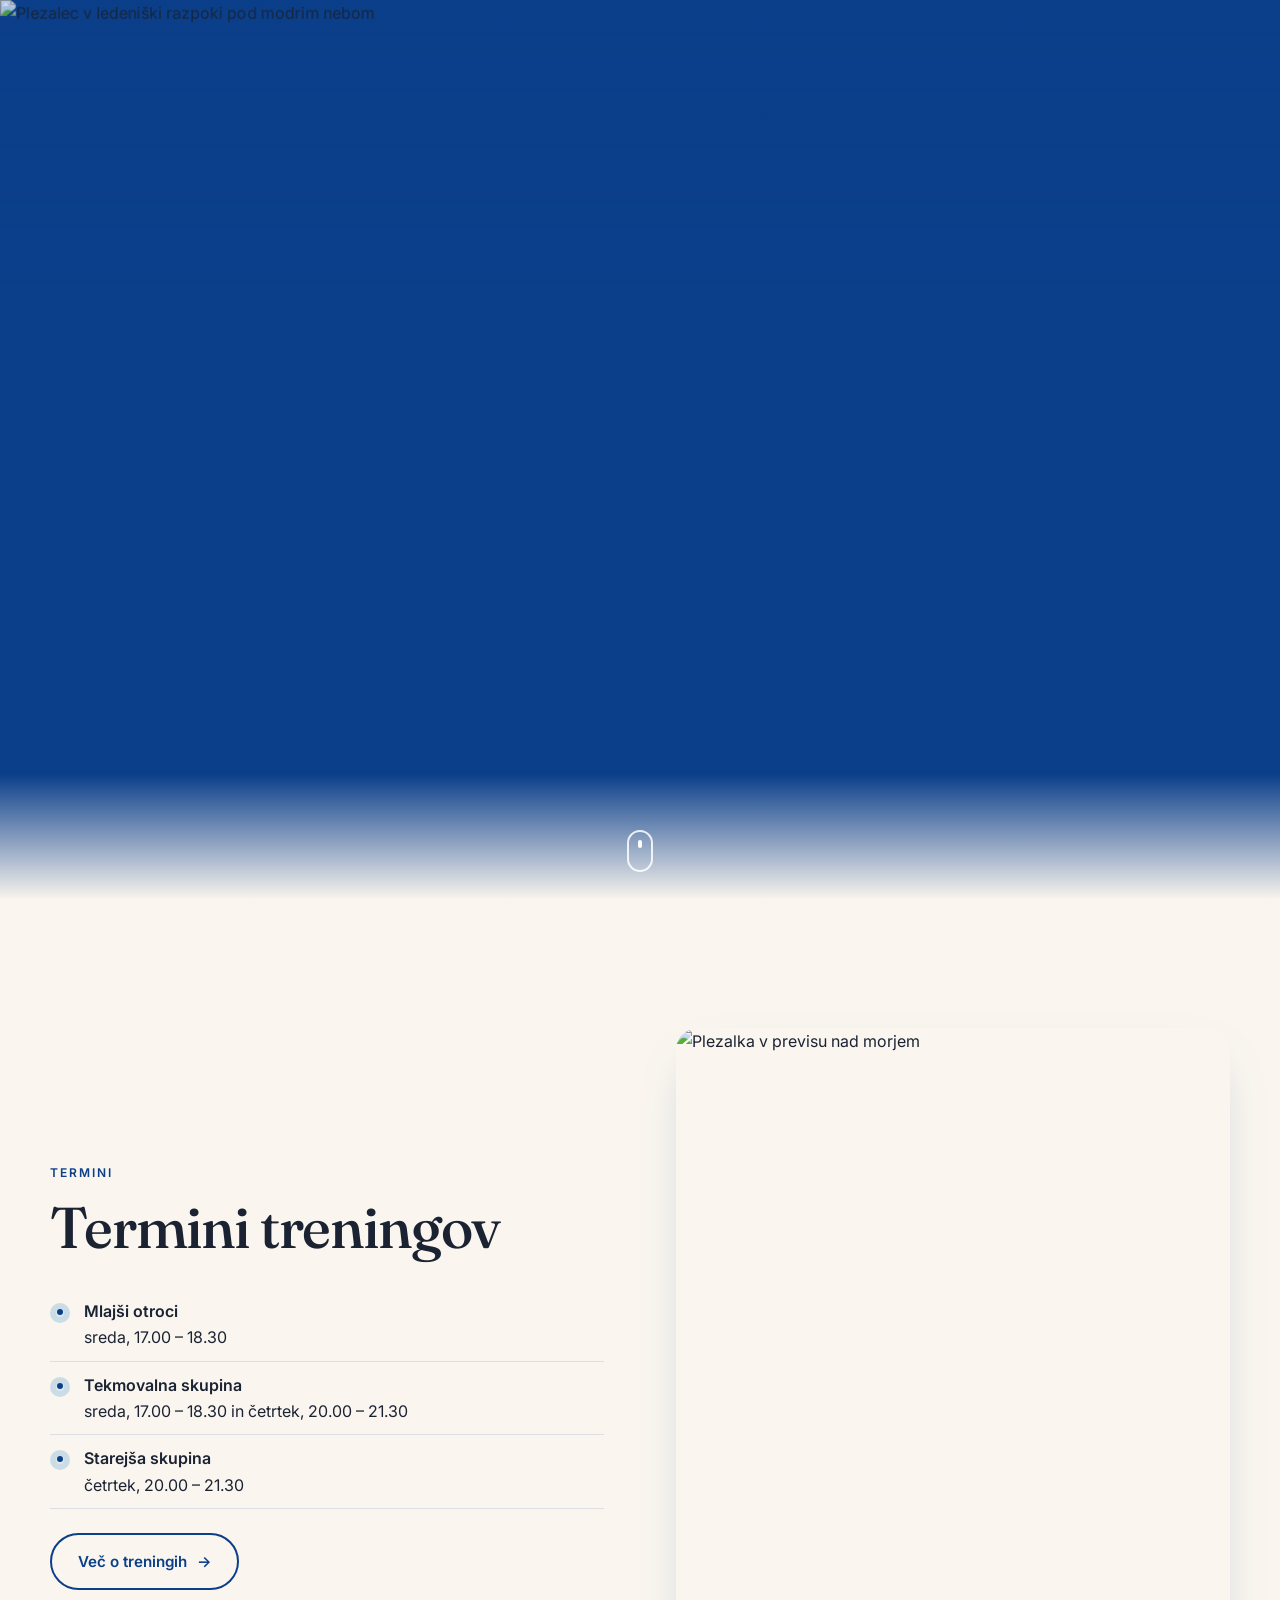
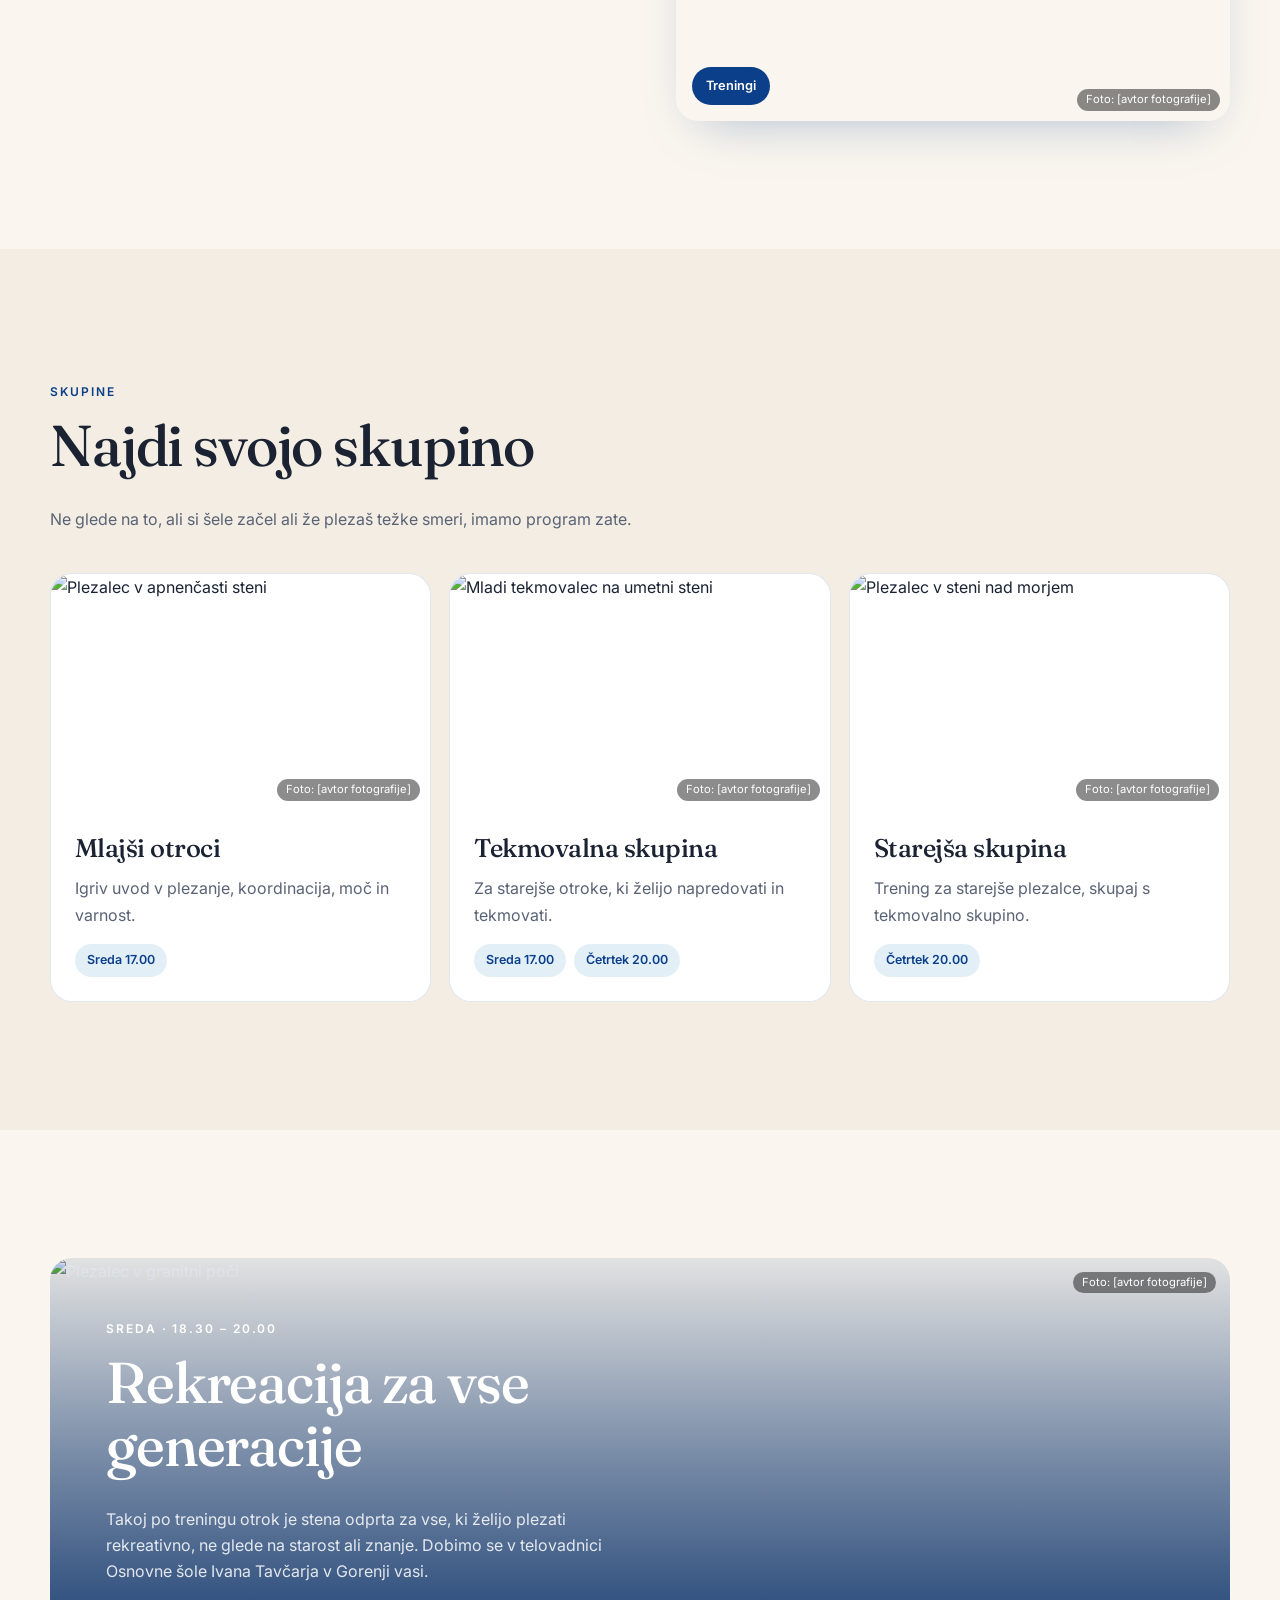
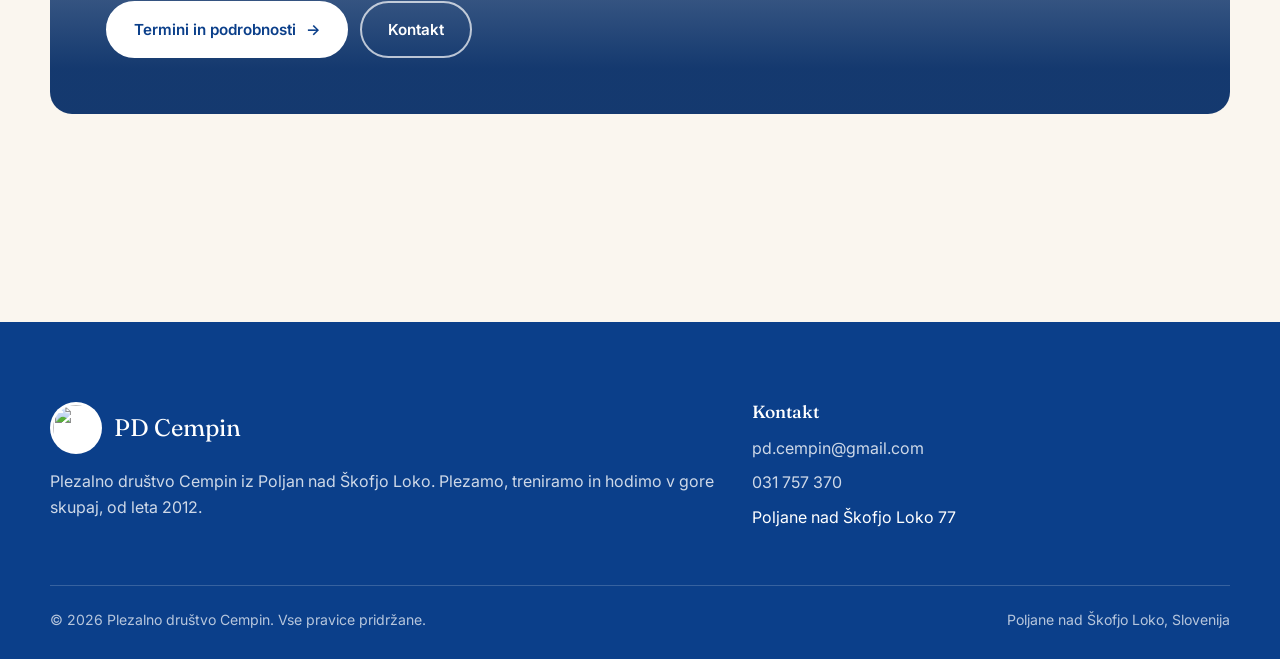
==== index.html @ 880213fb "Add files via upload" ====
<!doctype html>
<html lang="sl" class="no-js">
<head>
  <meta charset="utf-8">
  <meta name="viewport" content="width=device-width, initial-scale=1, viewport-fit=cover">
  <title>PD Cempin · Plezalno društvo</title>
  <meta name="description" content="Plezalno društvo Cempin iz Poljan nad Škofjo Loko: športno plezanje, alpinizem in treningi za vse starosti.">
  <meta name="theme-color" content="#faf6ef" media="(prefers-color-scheme: light)">
  <meta name="theme-color" content="#161618" media="(prefers-color-scheme: dark)">
  <link rel="icon" href="assets/logo.png">
  <link rel="preconnect" href="https://fonts.googleapis.com">
  <link rel="preconnect" href="https://fonts.gstatic.com" crossorigin>
  <link href="https://fonts.googleapis.com/css2?family=Fraunces:opsz,wght@9..144,400;9..144,500;9..144,600&family=Inter:wght@400;500;600&display=swap" rel="stylesheet">
  <link rel="stylesheet" href="style.css">
  <script>
    // Tema se nastavi takoj, da stran ne utripne
    try { var t = localStorage.getItem("cempin-theme"); if (t) document.documentElement.setAttribute("data-theme", t); } catch (e) {}
  </script>
</head>
<body class="is-home">
  <a class="skip-link" href="#vsebina">Preskoči na vsebino</a>
  <header class="site-header">
    <a class="brand" href="index.html" aria-label="PD Cempin, domov">
      <img src="assets/logo.png" alt="" width="38" height="38">
      PD Cempin
    </a>
    <div class="nav-wrap">
      <nav class="main-nav" aria-label="Glavni meni">
        <ul>
          <li><a href="o-nas.html">O nas</a></li>
          <li><a href="treningi.html">Treningi / Rekreacija</a></li>
          <li><a href="kontakt.html">Kontakt</a></li>
        </ul>
      </nav>
      <button class="theme-toggle" type="button" aria-label="Preklopi temni način" aria-pressed="false"></button>
      <button class="menu-toggle" type="button" aria-label="Odpri meni" aria-expanded="false">
        <span></span><span></span><span></span>
      </button>
    </div>
  </header>

  <main id="vsebina">
    <!-- Naslovna slika: samo slika, brez besedila -->
    <section class="hero" aria-label="Plezalec v ledeniški razpoki">
      <img src="assets/hero-plezalec.png" alt="Plezalec v ledeniški razpoki pod modrim nebom" fetchpriority="high">
      <span class="scroll-cue" aria-hidden="true"></span>
    </section>

    <h1 class="sr-only">Plezalno društvo Cempin</h1>


    <!-- Mix: Treningi otrok -->
    <section class="section">
      <div class="container split split--reverse">
        <div class="split__media reveal reveal--right">
          <img src="assets/previs.jpg" alt="Plezalka v previsu nad morjem" loading="lazy" style="object-position:50% 30%"><span class="credit">Foto: [avtor fotografije]</span>
          <span class="media-badge">Treningi</span>
        </div>
        <div class="reveal reveal--left">
          <span class="eyebrow">Termini</span>
          <h2>Termini treningov</h2>
          <ul class="ticks">
            <li><strong>Mlajši otroci</strong><br>sreda, 17.00 – 18.30</li>
            <li><strong>Tekmovalna skupina</strong><br>sreda, 17.00 – 18.30 in četrtek, 20.00 – 21.30</li>
            <li><strong>Starejša skupina</strong><br>četrtek, 20.00 – 21.30</li>
          </ul>
          <a class="btn btn--ghost" href="treningi.html">Več o treningih <span class="arrow" aria-hidden="true">→</span></a>
        </div>
      </div>
    </section>

    <!-- Mix: Skupine -->
    <section class="section section--alt">
      <div class="container">
        <div class="reveal" style="max-width:640px;margin-bottom:40px">
          <span class="eyebrow">Skupine</span>
          <h2>Najdi svojo skupino</h2>
          <p>Ne glede na to, ali si šele začel ali že plezaš težke smeri, imamo program zate.</p>
        </div>
        <div class="cards cards--3">
          <article class="card reveal" style="--d:0s">
            <div class="card__img"><img src="assets/plezalec-skala.jpg" alt="Plezalec v apnenčasti steni" loading="lazy" style="object-position:50% 40%"><span class="credit">Foto: [avtor fotografije]</span></div>
            <div class="card__body">
              <h3>Mlajši otroci</h3>
              <p>Igriv uvod v plezanje, koordinacija, moč in varnost.</p>
              <div class="card__meta"><span class="tag">Sreda 17.00</span></div>
            </div>
          </article>
          <article class="card reveal" style="--d:.12s">
            <div class="card__img"><img src="assets/tekmovalec.jpg" alt="Mladi tekmovalec na umetni steni" loading="lazy" style="object-position:50% 25%"><span class="credit">Foto: [avtor fotografije]</span></div>
            <div class="card__body">
              <h3>Tekmovalna skupina</h3>
              <p>Za starejše otroke, ki želijo napredovati in tekmovati.</p>
              <div class="card__meta"><span class="tag">Sreda 17.00</span><span class="tag">Četrtek 20.00</span></div>
            </div>
          </article>
          <article class="card reveal" style="--d:.24s">
            <div class="card__img"><img src="assets/plezalisce-morje.jpg" alt="Plezalec v steni nad morjem" loading="lazy" style="object-position:50% 35%"><span class="credit">Foto: [avtor fotografije]</span></div>
            <div class="card__body">
              <h3>Starejša skupina</h3>
              <p>Trening za starejše plezalce, skupaj s tekmovalno skupino.</p>
              <div class="card__meta"><span class="tag">Četrtek 20.00</span></div>
            </div>
          </article>
        </div>
      </div>
    </section>

    <!-- Rekreacija za vse generacije -->
    <section class="section" id="rekreacija">
      <div class="container">
        <div class="band reveal reveal--zoom">
          <img src="assets/granitna-poc.jpg" alt="Plezalec v granitni poči" loading="lazy" style="object-position:60% 45%"><span class="credit">Foto: [avtor fotografije]</span>
          <div class="band__inner">
            <span class="eyebrow" style="color:#fff">Sreda · 18.30 – 20.00</span>
            <h2>Rekreacija za vse generacije</h2>
            <p>Takoj po treningu otrok je stena odprta za vse, ki želijo plezati rekreativno, ne glede na starost ali znanje. Dobimo se v telovadnici Osnovne šole Ivana Tavčarja v Gorenji vasi.</p>
            <div class="btn-row">
              <a class="btn" href="treningi.html#rekreacija">Termini in podrobnosti <span class="arrow" aria-hidden="true">→</span></a>
              <a class="btn btn--light-ghost" href="kontakt.html">Kontakt</a>
            </div>
          </div>
        </div>
      </div>
    </section>
  </main>

  <footer class="site-footer">
    <div class="container">
      <div class="footer-grid">
        <div>
          <div class="footer-brand">
            <img src="assets/logo.png" alt="" width="52" height="52">
            <span>PD Cempin</span>
          </div>
          <p>Plezalno društvo Cempin iz Poljan nad Škofjo Loko. Plezamo, treniramo in hodimo v gore skupaj, od leta 2012.</p>
        </div>
        <div>
          <h3>Kontakt</h3>
          <ul>
            <li><a href="mailto:pd.cempin@gmail.com">pd.cempin@gmail.com</a></li>
            <li><a href="tel:+38631757370">031 757 370</a></li>
            <li>Poljane nad Škofjo Loko 77</li>
          </ul>
        </div>
      </div>
      <div class="footer-bottom">
        <span>© <span data-year>2026</span> Plezalno društvo Cempin. Vse pravice pridržane.</span>
        <span>Poljane nad Škofjo Loko, Slovenija</span>
      </div>
    </div>
  </footer>
  <script src="script.js" defer></script>
</body>
</html>
---- style.css ----
/* =========================================================
   PD Cempin — slog
   Barve so vzete iz logotipa: svetlo modra #80B4DC, temno modra #0B3F8A
   ========================================================= */

:root {
  --blue-light: #80b4dc;
  --blue-dark: #0b3f8a;
  --blue-deep: #082f68;

  --bg: #faf6ef;          /* toplo bela */
  --bg-alt: #f3ede3;
  --surface: #ffffff;
  --text: #1b2333;
  --text-soft: #5a6375;
  --line: rgba(11, 63, 138, 0.12);
  --accent: var(--blue-dark);
  --accent-soft: rgba(128, 180, 220, 0.22);
  --shadow: 0 20px 50px -24px rgba(11, 63, 138, 0.35);

  --header-h: 72px;
  --radius: 22px;
  --ease: cubic-bezier(0.22, 1, 0.36, 1);
  --font-display: "Fraunces", Georgia, serif;
  --font-body: "Inter", system-ui, -apple-system, "Segoe UI", sans-serif;

  color-scheme: light;
}

/* Temni način: temno siva, ne modra */
@media (prefers-color-scheme: dark) {
  :root:not([data-theme="light"]) {
    --bg: #161618;
    --bg-alt: #1e1e21;
    --surface: #252528;
    --text: #ececee;
    --text-soft: #a3a3ab;
    --line: rgba(255, 255, 255, 0.09);
    --accent: var(--blue-light);
    --accent-soft: rgba(128, 180, 220, 0.12);
    --shadow: 0 20px 50px -24px rgba(0, 0, 0, 0.7);
    color-scheme: dark;
  }
}
:root[data-theme="dark"] {
  --bg: #161618;
  --bg-alt: #1e1e21;
  --surface: #252528;
  --text: #ececee;
  --text-soft: #a3a3ab;
  --line: rgba(255, 255, 255, 0.09);
  --accent: var(--blue-light);
  --accent-soft: rgba(128, 180, 220, 0.12);
  --shadow: 0 20px 50px -24px rgba(0, 0, 0, 0.7);
  color-scheme: dark;
}

/* ---------- Osnova ---------- */
*, *::before, *::after { box-sizing: border-box; }
html { scroll-behavior: smooth; -webkit-text-size-adjust: 100%; overflow-x: clip; }
body {
  margin: 0;
  font-family: var(--font-body);
  font-size: 1rem;
  line-height: 1.65;
  color: var(--text);
  background: var(--bg);
  transition: background-color 0.5s var(--ease), color 0.5s var(--ease);
  overflow-x: hidden;
  overflow-x: clip;
}
img { max-width: 100%; display: block; }
a { color: inherit; }
h1, h2, h3 {
  font-family: var(--font-display);
  font-weight: 500;
  line-height: 1.08;
  letter-spacing: -0.02em;
  margin: 0 0 0.5em;
}
h1 { font-size: clamp(2.6rem, 9vw, 6rem); }
h2 { font-size: clamp(2rem, 6vw, 3.6rem); }
h3 { font-size: clamp(1.25rem, 3vw, 1.6rem); }
p { margin: 0 0 1em; color: var(--text-soft); }

.container { width: min(1180px, 100% - 32px); margin-inline: auto; }
.section { padding: clamp(64px, 12vw, 128px) 0; }
.section--alt { background: var(--bg-alt); transition: background-color 0.5s var(--ease); }

.eyebrow {
  display: inline-block;
  font-size: 0.75rem;
  font-weight: 600;
  letter-spacing: 0.16em;
  text-transform: uppercase;
  color: var(--accent);
  margin-bottom: 14px;
}

.skip-link {
  position: absolute; left: -999px; top: 8px; z-index: 200;
  background: var(--blue-dark); color: #fff; padding: 8px 14px; border-radius: 8px;
}
.skip-link:focus { left: 8px; }

/* ---------- Glava / navigacija ---------- */
.site-header {
  position: fixed;
  inset: 0 0 auto 0;
  height: var(--header-h);
  z-index: 100;
  display: flex;
  align-items: stretch;
  justify-content: space-between;
  padding-left: 16px;
  background: color-mix(in srgb, var(--bg) 82%, transparent);
  backdrop-filter: blur(14px) saturate(1.4);
  -webkit-backdrop-filter: blur(14px) saturate(1.4);
  border-bottom: 1px solid var(--line);
  transition: transform 0.6s var(--ease), opacity 0.6s var(--ease),
              background-color 0.5s var(--ease);
}
/* Na naslovni strani je glava sprva skrita — vidna je le slika */
.is-home .site-header {
  transform: translateY(-100%);
  opacity: 0;
}
.is-home .site-header.is-visible {
  transform: none;
  opacity: 1;
}
/* Nad sliko je glava prosojna, dokler ne odscrollaš */
.is-home .site-header.over-hero {
  background: linear-gradient(to bottom, rgba(8, 30, 66, 0.55), rgba(8, 30, 66, 0));
  border-bottom-color: transparent;
  backdrop-filter: none;
  -webkit-backdrop-filter: none;
  color: #fff;
}

.brand {
  display: flex;
  align-items: center;
  gap: 10px;
  text-decoration: none;
  font-family: var(--font-display);
  font-size: 1.35rem;
  font-weight: 600;
  letter-spacing: -0.01em;
  padding-right: 18px;
  transition: background-color 0.3s var(--ease), color 0.3s var(--ease);
}
.brand img {
  width: 38px; height: 38px;
  border-radius: 50%;
  background: #fff;
  padding: 2px;
}

.nav-wrap { display: flex; align-items: stretch; }

.main-nav ul {
  list-style: none;
  margin: 0; padding: 0;
  display: flex;
  height: 100%;
}
.main-nav a {
  display: flex;
  align-items: center;
  height: 100%;
  padding: 0 22px;
  text-decoration: none;
  font-weight: 500;
  font-size: 0.95rem;
  position: relative;
  transition: background-color 0.3s var(--ease), color 0.3s var(--ease);
}
/* Hover čez celo višino: temno modra, bel napis */
.main-nav a:hover,
.main-nav a:focus-visible,
.brand:hover,
.brand:focus-visible {
  background: var(--blue-dark);
  color: #fff;
  outline: none;
}
.main-nav a[aria-current="page"]::after {
  content: "";
  position: absolute;
  left: 22px; right: 22px; bottom: 16px;
  height: 2px;
  background: currentColor;
  border-radius: 2px;
}

/* Okrogel stikalo za temni/svetli način — belo + črno */
.theme-toggle {
  align-self: center;
  margin: 0 16px 0 10px;
  width: 38px; height: 38px;
  border-radius: 50%;
  border: 2px solid currentColor;
  padding: 0;
  cursor: pointer;
  background: linear-gradient(135deg, #ffffff 50%, #111111 50%);
  box-shadow: 0 4px 14px rgba(0, 0, 0, 0.18);
  transition: transform 0.6s var(--ease);
  flex-shrink: 0;
}
.theme-toggle:hover { transform: rotate(180deg) scale(1.06); }
:root[data-theme="dark"] .theme-toggle { transform: rotate(180deg); }
:root[data-theme="dark"] .theme-toggle:hover { transform: rotate(360deg) scale(1.06); }
.theme-toggle:focus-visible { outline: 3px solid var(--blue-light); outline-offset: 3px; }

.menu-toggle {
  display: none;
  align-self: center;
  width: 42px; height: 42px;
  border: 0; background: transparent; color: inherit;
  cursor: pointer;
  padding: 0;
  position: relative;
}
.menu-toggle span {
  position: absolute; left: 10px; right: 10px; height: 2px;
  background: currentColor; border-radius: 2px;
  transition: transform 0.4s var(--ease), opacity 0.3s;
}
.menu-toggle span:nth-child(1) { top: 14px; }
.menu-toggle span:nth-child(2) { top: 20px; }
.menu-toggle span:nth-child(3) { top: 26px; }
.menu-open .menu-toggle span:nth-child(1) { transform: translateY(6px) rotate(45deg); }
.menu-open .menu-toggle span:nth-child(2) { opacity: 0; }
.menu-open .menu-toggle span:nth-child(3) { transform: translateY(-6px) rotate(-45deg); }

/* Mobilni meni */
@media (max-width: 760px) {
  .menu-toggle { display: block; }
  .theme-toggle { margin: 0 6px 0 0; }
  .nav-wrap { flex-direction: row-reverse; align-items: center; padding-right: 10px; }
  .main-nav {
    position: fixed;
    top: var(--header-h); left: 0; right: 0;
    background: var(--bg);
    color: var(--text);
    border-bottom: 1px solid var(--line);
    clip-path: inset(0 0 100% 0);
    transition: clip-path 0.5s var(--ease);
  }
  .menu-open .main-nav { clip-path: inset(0 0 0 0); }
  .main-nav ul { flex-direction: column; height: auto; }
  .main-nav a {
    height: auto;
    padding: 20px 24px;
    font-size: 1.15rem;
    border-top: 1px solid var(--line);
  }
  .main-nav a[aria-current="page"]::after { left: 24px; right: auto; width: 24px; bottom: 12px; }
  .brand { font-size: 1.2rem; }
  .brand img { width: 34px; height: 34px; }
}

/* ---------- Naslovna slika (samo slika, brez besedila) ---------- */
.hero {
  position: relative;
  height: 100vh;
  height: 100svh;
  min-height: 480px;
  overflow: hidden;
  background: #0b3f8a;
}
.hero img {
  width: 100%; height: 100%;
  object-fit: cover;
  object-position: 55% 40%;
  transform: scale(1.12);
  animation: heroIn 2.4s var(--ease) forwards;
  will-change: transform;
}
/* Rahel moder ton čez sliko */
.hero::after {
  content: "";
  position: absolute; inset: 0;
  background:
    linear-gradient(180deg, rgba(11, 63, 138, 0.18) 0%, rgba(11, 63, 138, 0) 35%),
    linear-gradient(0deg, var(--bg) 0%, rgba(0, 0, 0, 0) 14%);
  mix-blend-mode: normal;
  pointer-events: none;
}
@keyframes heroIn {
  from { transform: scale(1.12); filter: saturate(0.6) brightness(1.1); }
  to   { transform: scale(1); filter: saturate(1.08) hue-rotate(-4deg); }
}
.scroll-cue {
  position: absolute;
  left: 50%; bottom: 28px;
  width: 26px; height: 42px;
  margin-left: -13px;
  border: 2px solid rgba(255, 255, 255, 0.85);
  border-radius: 14px;
  z-index: 2;
  opacity: 0;
  animation: fadeIn 1s 1.8s var(--ease) forwards;
}
.scroll-cue::before {
  content: "";
  position: absolute; left: 50%; top: 8px;
  width: 4px; height: 8px; margin-left: -2px;
  border-radius: 2px;
  background: #fff;
  animation: cue 1.8s infinite var(--ease);
}
@keyframes cue {
  0% { transform: translateY(0); opacity: 1; }
  80% { transform: translateY(14px); opacity: 0; }
  100% { opacity: 0; }
}
@keyframes fadeIn { to { opacity: 1; } }

/* ---------- Glava podstrani ---------- */
.page-head {
  padding: calc(var(--header-h) + clamp(48px, 10vw, 110px)) 0 clamp(40px, 7vw, 80px);
  position: relative;
  overflow: hidden;
}
.page-head::before {
  content: "";
  position: absolute;
  width: 60vmax; height: 60vmax;
  right: -25vmax; top: -30vmax;
  border-radius: 50%;
  background: radial-gradient(circle, var(--accent-soft), transparent 70%);
  pointer-events: none;
}
.page-head p { max-width: 560px; font-size: 1.1rem; }

/* ---------- Postavitev: slika ob besedilu ---------- */
.split {
  display: grid;
  gap: clamp(28px, 6vw, 72px);
  align-items: center;
}
@media (min-width: 860px) {
  .split { grid-template-columns: 1fr 1fr; }
  .split--reverse .split__media { order: 2; }
}
.split__media {
  position: relative;
  border-radius: var(--radius);
  overflow: hidden;
  box-shadow: var(--shadow);
  aspect-ratio: 4 / 5;
}
.split__media img {
  width: 100%; height: 100%;
  object-fit: cover;
  transition: transform 1.2s var(--ease);
}
.split__media:hover img { transform: scale(1.05); }
.split__media--logo {
  background: #fff;
  display: grid;
  place-items: center;
  aspect-ratio: 1;
}
.split__media--logo img { width: 72%; height: auto; object-fit: contain; }

.media-badge {
  position: absolute;
  left: 16px; bottom: 16px;
  background: var(--blue-dark);
  color: #fff;
  font-size: 0.8rem;
  font-weight: 600;
  padding: 8px 14px;
  border-radius: 999px;
}

/* ---------- Gumbi ---------- */
.btn {
  display: inline-flex;
  align-items: center;
  gap: 10px;
  padding: 14px 26px;
  border-radius: 999px;
  background: var(--blue-dark);
  color: #fff;
  text-decoration: none;
  font-weight: 600;
  font-size: 0.95rem;
  border: 2px solid var(--blue-dark);
  transition: transform 0.35s var(--ease), background-color 0.3s, color 0.3s, box-shadow 0.35s;
}
.btn:hover { transform: translateY(-2px); box-shadow: 0 12px 28px -12px rgba(11, 63, 138, 0.6); }
.btn--ghost { background: transparent; color: var(--accent); border-color: currentColor; }
.btn--ghost:hover { background: var(--blue-dark); color: #fff; border-color: var(--blue-dark); }
.btn .arrow { transition: transform 0.35s var(--ease); }
.btn:hover .arrow { transform: translateX(4px); }
.btn-row { display: flex; flex-wrap: wrap; gap: 12px; margin-top: 8px; }

/* ---------- Številke ---------- */
.stats {
  display: grid;
  grid-template-columns: repeat(2, 1fr);
  gap: 1px;
  background: var(--line);
  border: 1px solid var(--line);
  border-radius: var(--radius);
  overflow: hidden;
}
@media (min-width: 760px) { .stats { grid-template-columns: repeat(4, 1fr); } }
.stat {
  background: var(--bg);
  padding: clamp(22px, 4vw, 40px);
  transition: background-color 0.5s var(--ease);
}
.stat strong {
  display: block;
  font-family: var(--font-display);
  font-size: clamp(2rem, 6vw, 3.2rem);
  font-weight: 500;
  color: var(--accent);
  line-height: 1;
  margin-bottom: 8px;
}
.stat span { font-size: 0.9rem; color: var(--text-soft); }

/* ---------- Kartice ---------- */
.cards {
  display: grid;
  gap: 18px;
  grid-template-columns: 1fr;
}
@media (min-width: 640px) { .cards { grid-template-columns: repeat(2, 1fr); } }
@media (min-width: 1000px) { .cards--3 { grid-template-columns: repeat(3, 1fr); } }
.card {
  background: var(--surface);
  border: 1px solid var(--line);
  border-radius: var(--radius);
  overflow: hidden;
  display: flex;
  flex-direction: column;
  transition: transform 0.5s var(--ease), box-shadow 0.5s var(--ease), background-color 0.5s var(--ease);
}
.card:hover { transform: translateY(-6px); box-shadow: var(--shadow); }
.card__img { aspect-ratio: 16 / 10; overflow: hidden; }
.card__img img { width: 100%; height: 100%; object-fit: cover; transition: transform 1s var(--ease); }
.card:hover .card__img img { transform: scale(1.06); }
.card__body { padding: 24px; flex: 1; display: flex; flex-direction: column; }
.card__body p { margin-bottom: 16px; }
.card__meta {
  margin-top: auto;
  display: flex; flex-wrap: wrap; gap: 8px;
}
.tag {
  font-size: 0.78rem;
  font-weight: 600;
  padding: 6px 12px;
  border-radius: 999px;
  background: var(--accent-soft);
  color: var(--accent);
}

/* ---------- Seznam s kljukicami ---------- */
.ticks { list-style: none; padding: 0; margin: 0 0 24px; }
.ticks li {
  position: relative;
  padding: 10px 0 10px 34px;
  border-bottom: 1px solid var(--line);
}
.ticks li::before {
  content: "";
  position: absolute; left: 0; top: 15px;
  width: 20px; height: 20px;
  border-radius: 50%;
  background: var(--accent-soft);
  box-shadow: inset 0 0 0 6px var(--accent-soft);
}
.ticks li::after {
  content: "";
  position: absolute; left: 7px; top: 21px;
  width: 6px; height: 6px;
  border-radius: 50%;
  background: var(--accent);
}

/* ---------- Urnik ---------- */
.schedule {
  border: 1px solid var(--line);
  border-radius: var(--radius);
  overflow: hidden;
  background: var(--surface);
}
.schedule__row {
  display: grid;
  grid-template-columns: 1fr;
  gap: 4px;
  padding: 18px 22px;
  border-top: 1px solid var(--line);
  transition: background-color 0.3s;
}
.schedule__row:first-child { border-top: 0; }
.schedule__row:hover { background: var(--accent-soft); }
.schedule__day { font-weight: 600; }
.schedule__time { font-family: var(--font-display); font-size: 1.25rem; color: var(--accent); }
@media (min-width: 640px) {
  .schedule__row { grid-template-columns: 140px 1fr auto; align-items: center; gap: 20px; }
}
.note { font-size: 0.9rem; margin-top: 14px; }

/* ---------- Pasica s sliko ---------- */
.band {
  position: relative;
  border-radius: var(--radius);
  overflow: hidden;
  min-height: 360px;
  display: grid;
  align-items: end;
  color: #fff;
  isolation: isolate;
}
.band img {
  position: absolute; inset: 0;
  width: 100%; height: 100%;
  object-fit: cover;
  z-index: -2;
}
.band::before {
  content: "";
  position: absolute; inset: 0;
  background: linear-gradient(0deg, rgba(8, 47, 104, 0.95) 10%, rgba(8, 47, 104, 0.55) 55%, rgba(8, 47, 104, 0.1) 100%);
  z-index: -1;
}
.band__inner { padding: clamp(28px, 6vw, 56px); max-width: 640px; }
.band p { color: rgba(255, 255, 255, 0.85); }
.band .btn { background: #fff; color: var(--blue-dark); border-color: #fff; }

/* ---------- Kontakt ---------- */
.contact-grid { display: grid; gap: 18px; }
@media (min-width: 860px) { .contact-grid { grid-template-columns: 1fr 1.2fr; } }
.contact-list { list-style: none; padding: 0; margin: 0; display: grid; gap: 12px; }
.contact-item {
  display: flex;
  gap: 16px;
  align-items: flex-start;
  padding: 20px;
  background: var(--surface);
  border: 1px solid var(--line);
  border-radius: 18px;
  text-decoration: none;
  transition: transform 0.4s var(--ease), border-color 0.3s, background-color 0.5s var(--ease);
}
a.contact-item:hover { transform: translateX(4px); border-color: var(--accent); }
.contact-item svg { flex-shrink: 0; width: 24px; height: 24px; color: var(--accent); margin-top: 2px; }
.contact-item small { display: block; color: var(--text-soft); font-size: 0.8rem; text-transform: uppercase; letter-spacing: 0.1em; }
.contact-item strong { font-weight: 600; word-break: break-word; }

.map {
  border-radius: var(--radius);
  overflow: hidden;
  border: 1px solid var(--line);
  min-height: 360px;
  box-shadow: var(--shadow);
}
.map iframe { width: 100%; height: 100%; min-height: 360px; border: 0; display: block; }
:root[data-theme="dark"] .map iframe { filter: invert(0.9) hue-rotate(180deg) saturate(0.6); }
@media (prefers-color-scheme: dark) {
  :root:not([data-theme="light"]) .map iframe { filter: invert(0.9) hue-rotate(180deg) saturate(0.6); }
}

/* ---------- Noga (modra kot logo) ---------- */
.site-footer {
  background: var(--blue-dark);
  color: #fff;
  padding: clamp(48px, 8vw, 80px) 0 28px;
  margin-top: clamp(40px, 8vw, 80px);
}
.footer-grid { display: grid; gap: 32px; }
@media (min-width: 760px) { .footer-grid { grid-template-columns: 1.4fr 1fr; } }
.site-footer h3 { font-size: 1.1rem; margin-bottom: 14px; }
.site-footer p, .site-footer a { color: rgba(255, 255, 255, 0.8); }
.site-footer ul { list-style: none; padding: 0; margin: 0; display: grid; gap: 8px; }
.site-footer a { text-decoration: none; transition: color 0.2s; }
.site-footer a:hover { color: var(--blue-light); }
.footer-brand { display: flex; align-items: center; gap: 12px; margin-bottom: 14px; }
.footer-brand img { width: 52px; height: 52px; border-radius: 50%; background: #fff; padding: 3px; }
.footer-brand span { font-family: var(--font-display); font-size: 1.5rem; }
.footer-bottom {
  margin-top: 48px;
  padding-top: 22px;
  border-top: 1px solid rgba(255, 255, 255, 0.18);
  display: flex; flex-wrap: wrap; gap: 8px 24px;
  justify-content: space-between;
  font-size: 0.88rem;
  color: rgba(255, 255, 255, 0.7);
}

/* ---------- Razkrivanje ob scrollu ---------- */
.reveal {
  opacity: 0;
  transform: translateY(40px);
  transition: opacity 1s var(--ease), transform 1s var(--ease);
  transition-delay: var(--d, 0s);
}
.reveal--left { transform: translateX(-40px); }
.reveal--right { transform: translateX(40px); }
.reveal--zoom { transform: scale(0.94); }
.reveal.is-in { opacity: 1; transform: none; }
@media (max-width: 760px) {
  .reveal--left, .reveal--right { transform: translateY(40px); }
}

/* Brez JS naj bo vse vidno */
.no-js .reveal { opacity: 1; transform: none; }
.no-js .is-home .site-header { transform: none; opacity: 1; }

@media (prefers-reduced-motion: reduce) {
  *, *::before, *::after { animation: none !important; transition: none !important; scroll-behavior: auto !important; }
  .reveal { opacity: 1; transform: none; }
  .hero img { transform: none; }
  .scroll-cue { opacity: 1; }
}

/* ---------- Dodatki ---------- */
.stats--2 { grid-template-columns: repeat(2, 1fr); max-width: 760px; margin-inline: auto; }
@media (min-width: 760px) { .stats--2 { grid-template-columns: repeat(2, 1fr); } }
.stats--2 .stat { text-align: center; }
.ticks li strong { color: var(--text); font-weight: 600; }
.btn--light-ghost { background: transparent !important; color: #fff !important; border-color: rgba(255, 255, 255, 0.7) !important; }
.btn--light-ghost:hover { background: rgba(255, 255, 255, 0.12) !important; }

/* Avtor fotografije */
.card__img { position: relative; }
.credit {
  position: absolute;
  right: 10px; bottom: 10px;
  z-index: 1;
  font-size: 0.7rem;
  line-height: 1.2;
  color: #fff;
  background: rgba(0, 0, 0, 0.45);
  backdrop-filter: blur(4px);
  -webkit-backdrop-filter: blur(4px);
  padding: 4px 9px;
  border-radius: 999px;
  pointer-events: none;
}
.band .credit { top: 14px; bottom: auto; right: 14px; }

/* Skupine (urnik z opisi) */
.sr-only {
  position: absolute; width: 1px; height: 1px; padding: 0; margin: -1px;
  overflow: hidden; clip: rect(0, 0, 0, 0); white-space: nowrap; border: 0;
}
.groups {
  border: 1px solid var(--line);
  border-radius: var(--radius);
  overflow: hidden;
  background: var(--surface);
  transition: background-color 0.5s var(--ease);
}
.group {
  padding: 22px 24px;
  border-top: 1px solid var(--line);
  transition: background-color 0.3s;
}
.group:first-child { border-top: 0; }
.group:hover { background: var(--accent-soft); }
.group__head { display: flex; flex-wrap: wrap; align-items: center; gap: 8px 10px; margin-bottom: 6px; }
.group__head h3 { margin: 0 8px 0 0; }
.group p { margin: 0; }

#rekreacija, .group { scroll-margin-top: calc(var(--header-h) + 20px); }
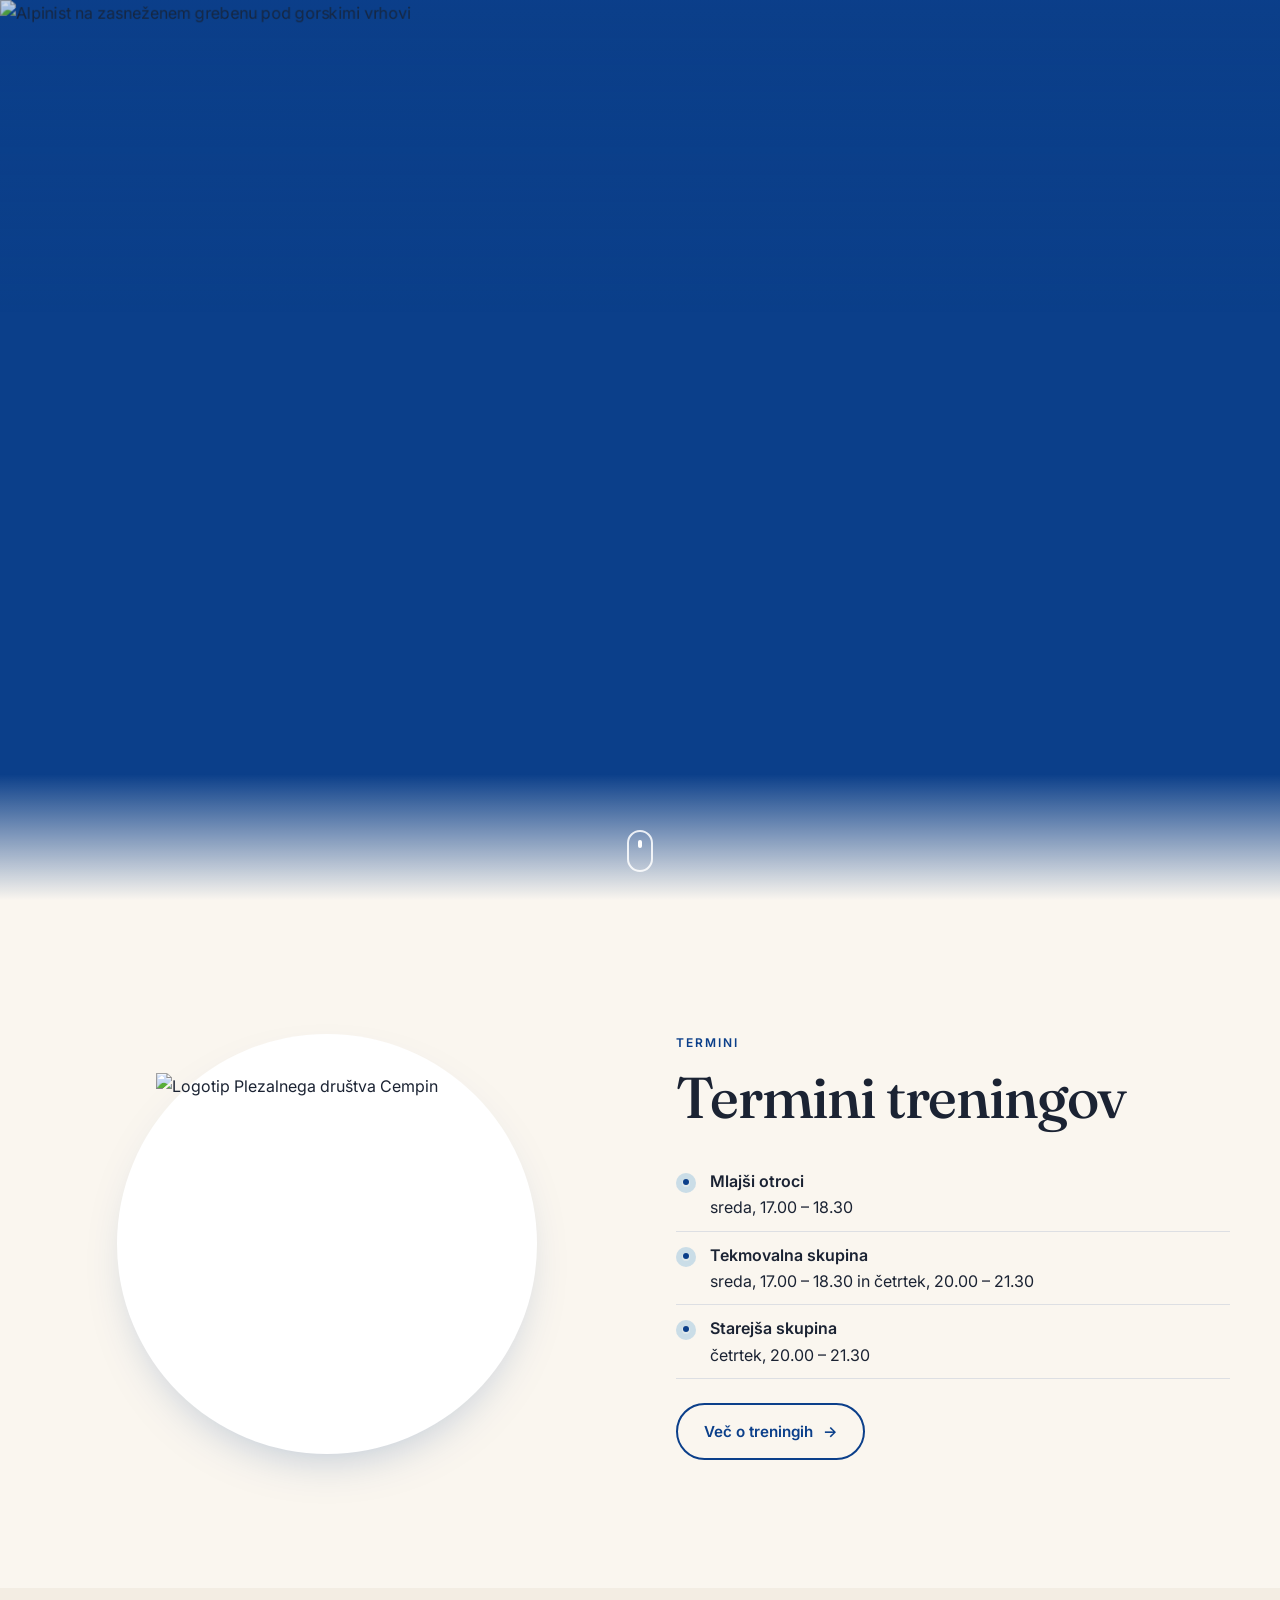
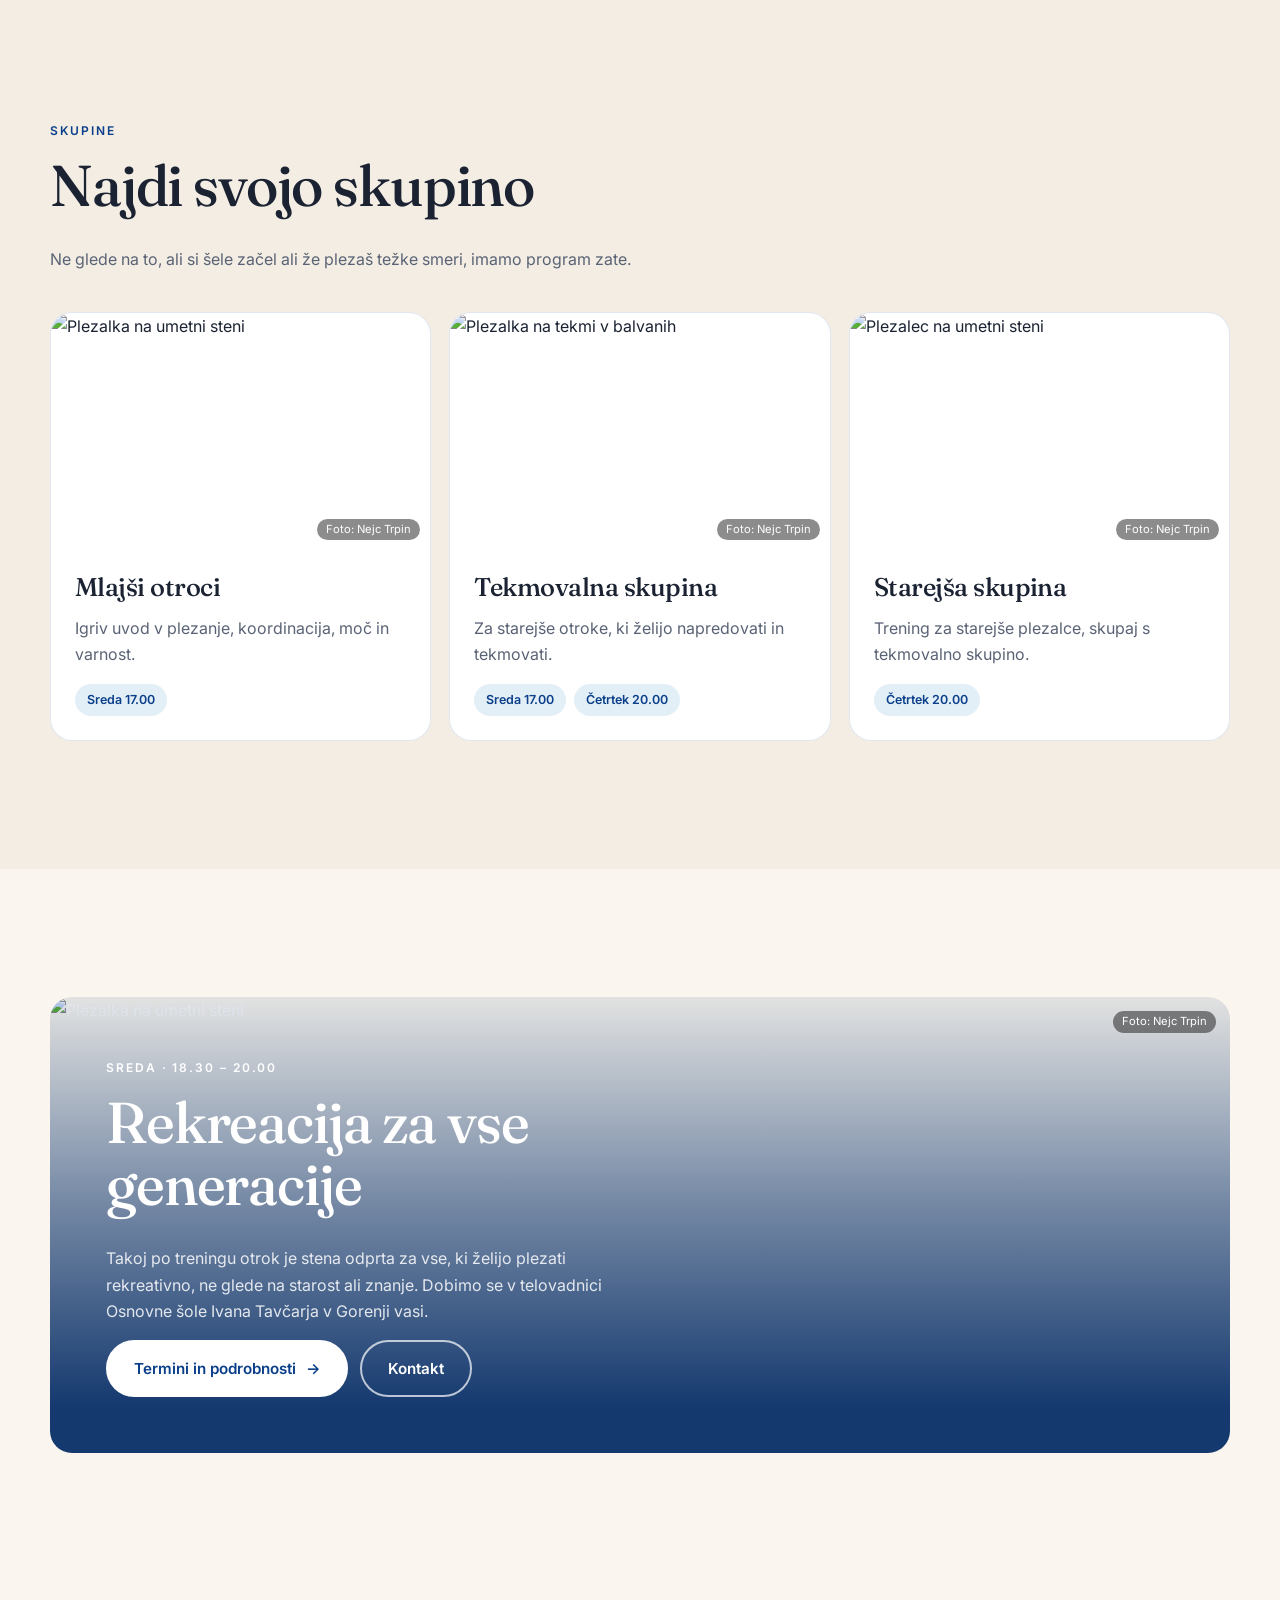
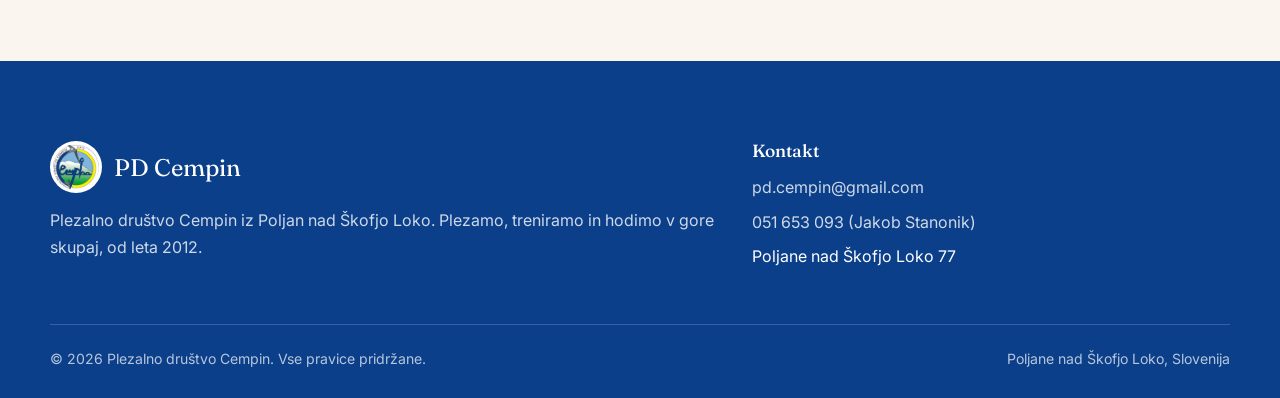
==== commit 47f137b2: "Add files via upload" ====
--- a/index.html
+++ b/index.html
@@ -41,8 +41,8 @@
 
   <main id="vsebina">
     <!-- Naslovna slika: samo slika, brez besedila -->
-    <section class="hero" aria-label="Plezalec v ledeniški razpoki">
-      <img src="assets/hero-plezalec.png" alt="Plezalec v ledeniški razpoki pod modrim nebom" fetchpriority="high">
+    <section class="hero" aria-label="Alpinist na zasneženem grebenu">
+      <img src="assets/fotografije/ntrp1092.jpg" alt="Alpinist na zasneženem grebenu pod gorskimi vrhovi" fetchpriority="high">
       <span class="scroll-cue" aria-hidden="true"></span>
     </section>
 
@@ -52,9 +52,8 @@
     <!-- Mix: Treningi otrok -->
     <section class="section">
       <div class="container split split--reverse">
-        <div class="split__media reveal reveal--right">
-          <img src="assets/previs.jpg" alt="Plezalka v previsu nad morjem" loading="lazy" style="object-position:50% 30%"><span class="credit">Foto: [avtor fotografije]</span>
-          <span class="media-badge">Treningi</span>
+        <div class="logo-badge reveal reveal--right">
+          <img src="assets/logo-izrez.png" alt="Logotip Plezalnega društva Cempin">
         </div>
         <div class="reveal reveal--left">
           <span class="eyebrow">Termini</span>
@@ -79,7 +78,7 @@
         </div>
         <div class="cards cards--3">
           <article class="card reveal" style="--d:0s">
-            <div class="card__img"><img src="assets/plezalec-skala.jpg" alt="Plezalec v apnenčasti steni" loading="lazy" style="object-position:50% 40%"><span class="credit">Foto: [avtor fotografije]</span></div>
+            <div class="card__img"><img src="assets/fotografije/ntrp1962.jpg" alt="Plezalka na umetni steni" loading="lazy" style="object-position:65% 40%"><span class="credit">Foto: Nejc Trpin</span></div>
             <div class="card__body">
               <h3>Mlajši otroci</h3>
               <p>Igriv uvod v plezanje, koordinacija, moč in varnost.</p>
@@ -87,7 +86,7 @@
             </div>
           </article>
           <article class="card reveal" style="--d:.12s">
-            <div class="card__img"><img src="assets/tekmovalec.jpg" alt="Mladi tekmovalec na umetni steni" loading="lazy" style="object-position:50% 25%"><span class="credit">Foto: [avtor fotografije]</span></div>
+            <div class="card__img"><img src="assets/fotografije/ntrp1238.jpg" alt="Plezalka na tekmi v balvanih" loading="lazy" style="object-position:40% 40%"><span class="credit">Foto: Nejc Trpin</span></div>
             <div class="card__body">
               <h3>Tekmovalna skupina</h3>
               <p>Za starejše otroke, ki želijo napredovati in tekmovati.</p>
@@ -95,7 +94,7 @@
             </div>
           </article>
           <article class="card reveal" style="--d:.24s">
-            <div class="card__img"><img src="assets/plezalisce-morje.jpg" alt="Plezalec v steni nad morjem" loading="lazy" style="object-position:50% 35%"><span class="credit">Foto: [avtor fotografije]</span></div>
+            <div class="card__img"><img src="assets/fotografije/ntrp2214.jpg" alt="Plezalec na umetni steni" loading="lazy" style="object-position:60% 35%"><span class="credit">Foto: Nejc Trpin</span></div>
             <div class="card__body">
               <h3>Starejša skupina</h3>
               <p>Trening za starejše plezalce, skupaj s tekmovalno skupino.</p>
@@ -110,7 +109,7 @@
     <section class="section" id="rekreacija">
       <div class="container">
         <div class="band reveal reveal--zoom">
-          <img src="assets/granitna-poc.jpg" alt="Plezalec v granitni poči" loading="lazy" style="object-position:60% 45%"><span class="credit">Foto: [avtor fotografije]</span>
+          <img src="assets/fotografije/ntrp1822.jpg" alt="Plezalka na umetni steni" loading="lazy" style="object-position:55% 40%"><span class="credit">Foto: Nejc Trpin</span>
           <div class="band__inner">
             <span class="eyebrow" style="color:#fff">Sreda · 18.30 – 20.00</span>
             <h2>Rekreacija za vse generacije</h2>
@@ -139,7 +138,7 @@
           <h3>Kontakt</h3>
           <ul>
             <li><a href="mailto:pd.cempin@gmail.com">pd.cempin@gmail.com</a></li>
-            <li><a href="tel:+38631757370">031 757 370</a></li>
+            <li><a href="tel:+38651653093">051 653 093 (Jakob Stanonik)</a></li>
             <li>Poljane nad Škofjo Loko 77</li>
           </ul>
         </div>
--- a/style.css
+++ b/style.css
@@ -273,7 +273,7 @@
 .hero img {
   width: 100%; height: 100%;
   object-fit: cover;
-  object-position: 55% 40%;
+  object-position: 72% 45%;
   transform: scale(1.12);
   animation: heroIn 2.4s var(--ease) forwards;
   will-change: transform;
@@ -672,3 +672,18 @@
 .group p { margin: 0; }
 
 #rekreacija, .group { scroll-margin-top: calc(var(--header-h) + 20px); }
+
+/* Okrogel logo (kot gumb Domov), brez kartice v ozadju */
+.logo-badge {
+  width: min(100%, 420px);
+  aspect-ratio: 1;
+  margin-inline: auto;
+  border-radius: 50%;
+  background: #fff;
+  padding: 7%;
+  display: grid;
+  place-items: center;
+  box-shadow: var(--shadow);
+}
+.logo-badge img { width: 100%; height: 100%; object-fit: contain; }
+@media (max-width: 859px) { .logo-badge { width: min(78%, 340px); } }
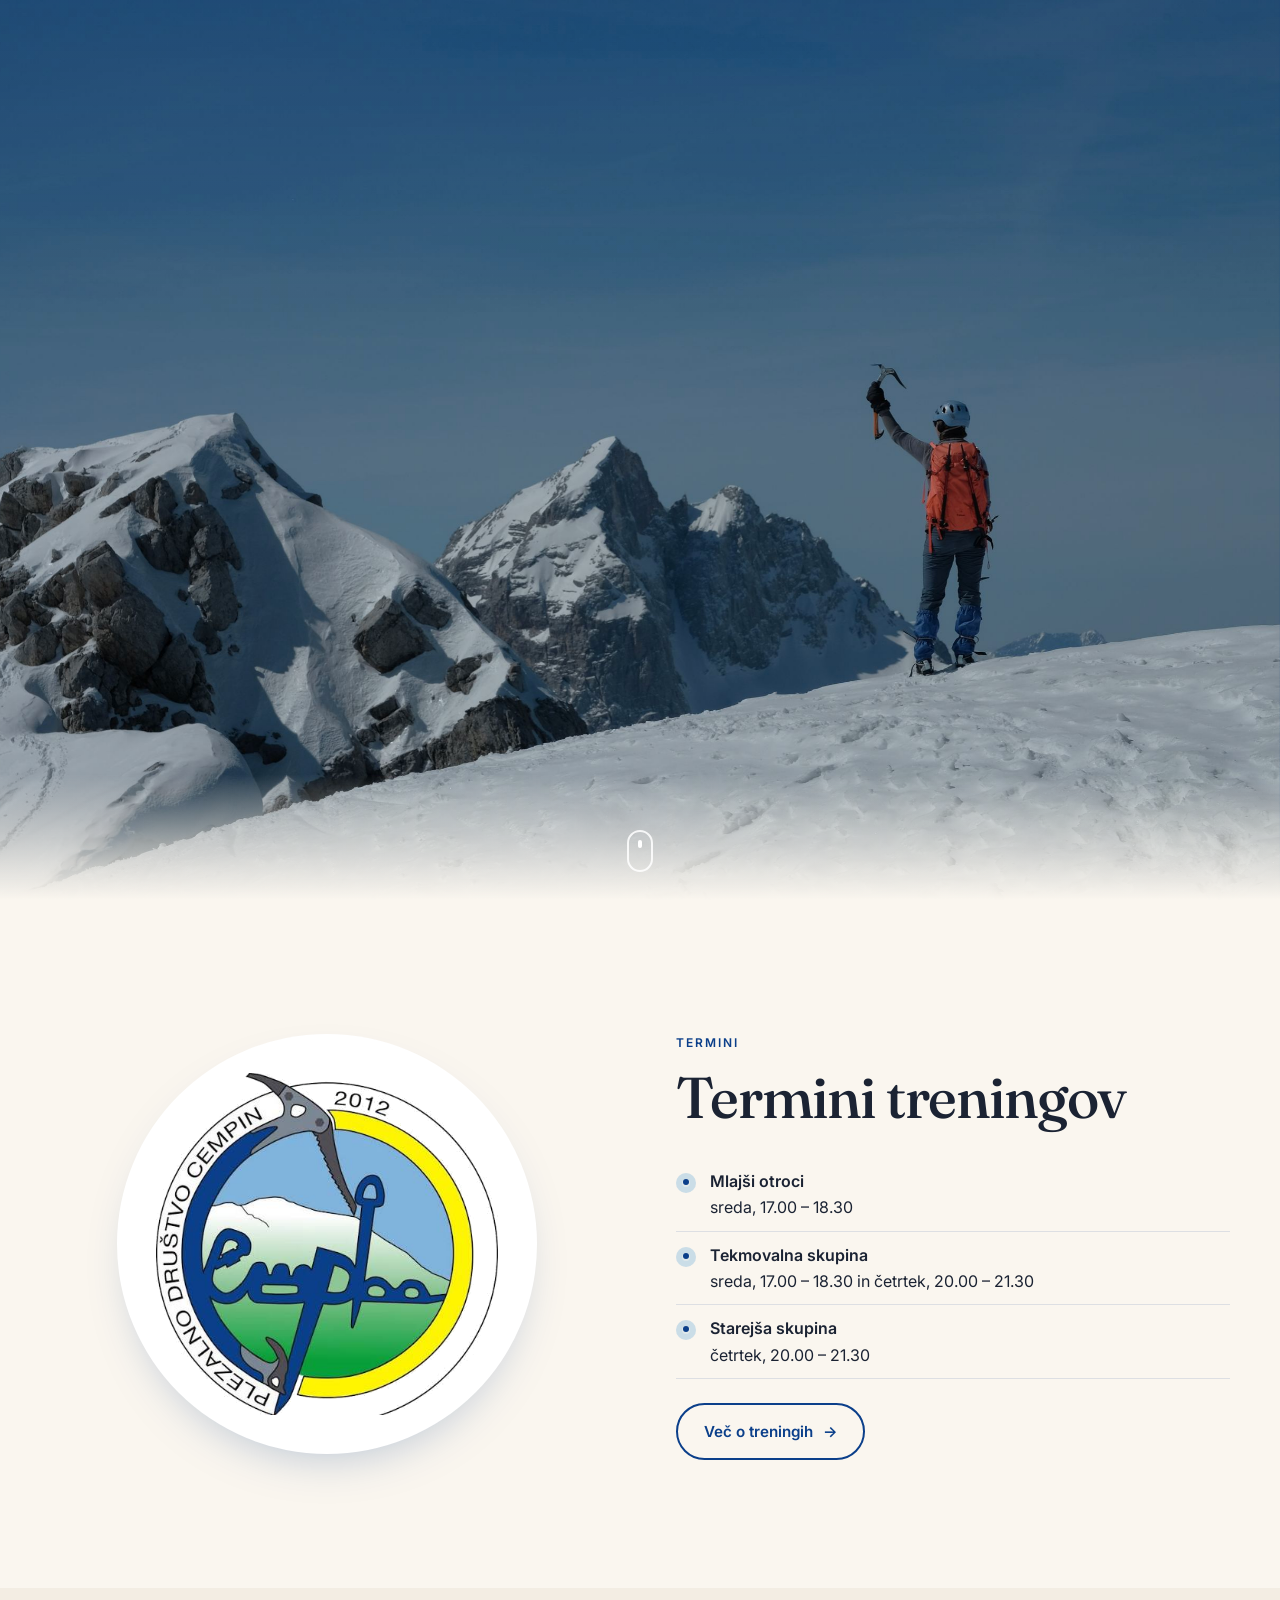
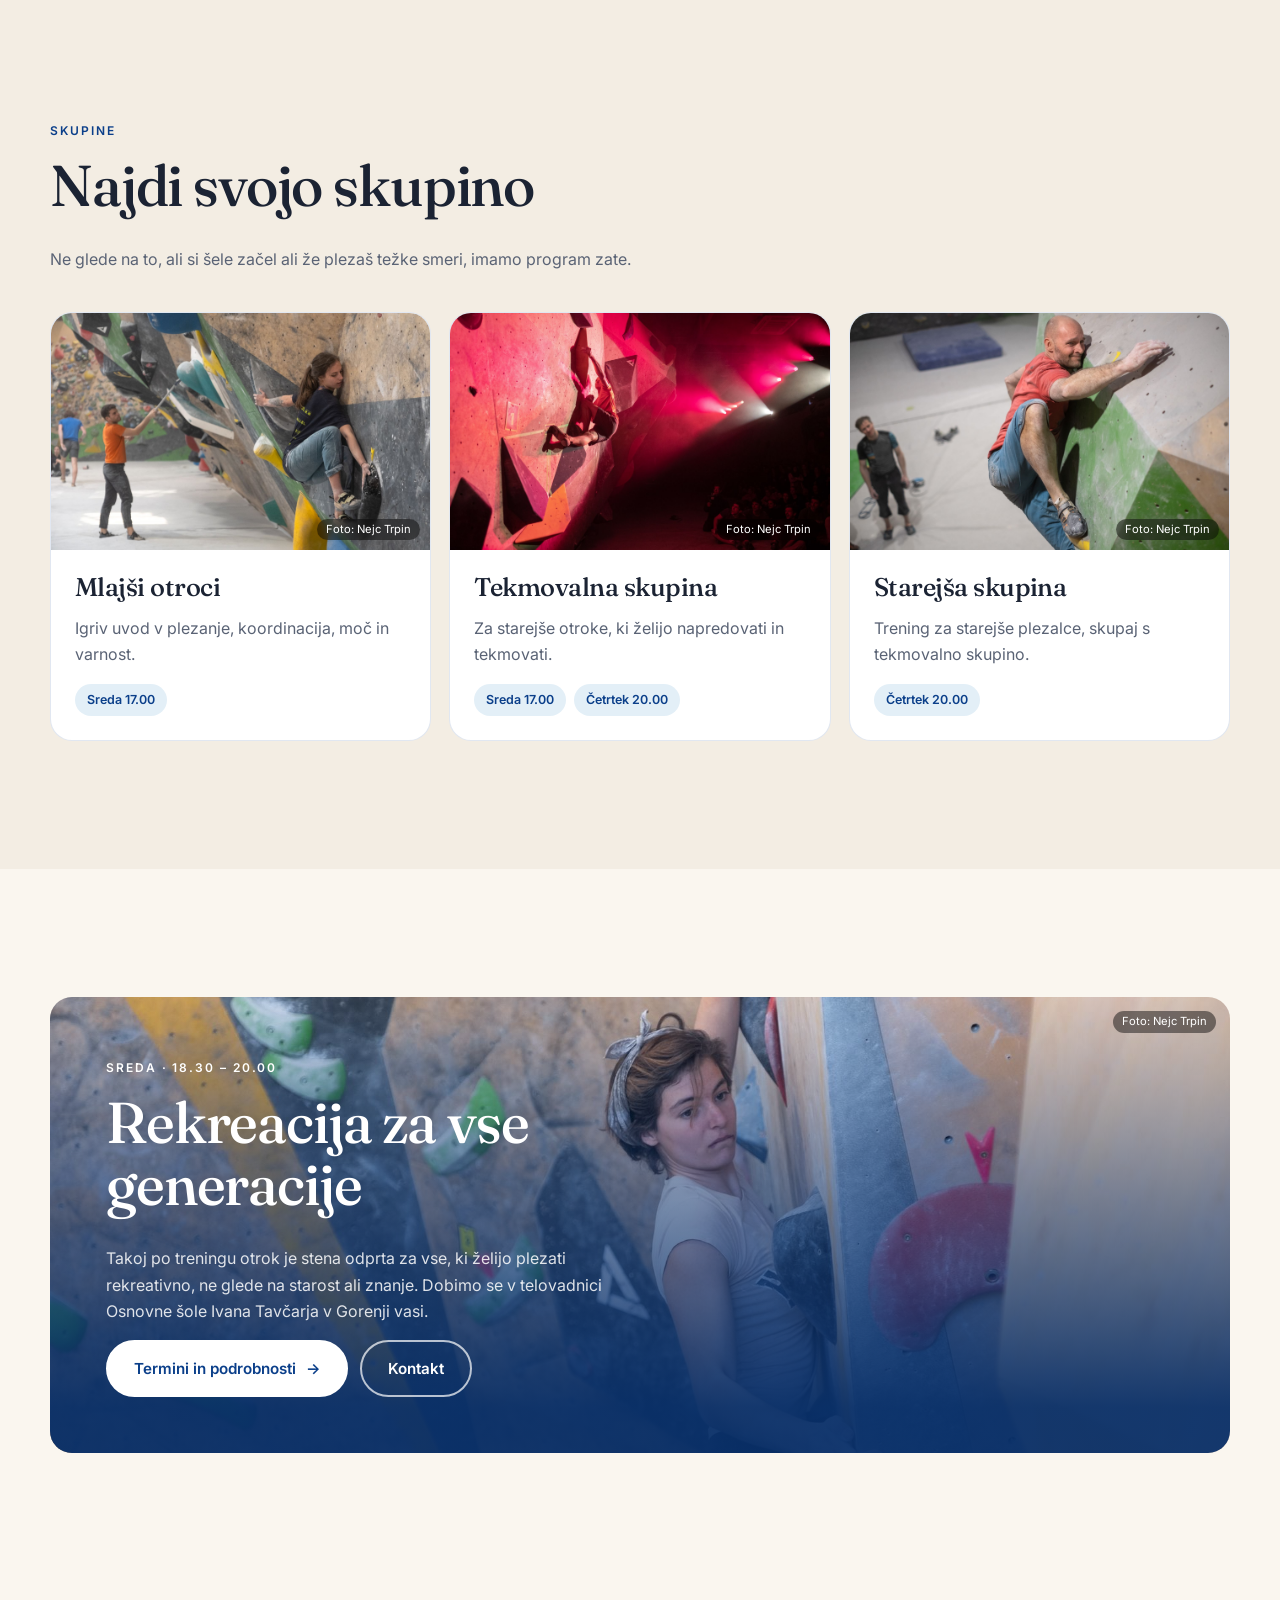
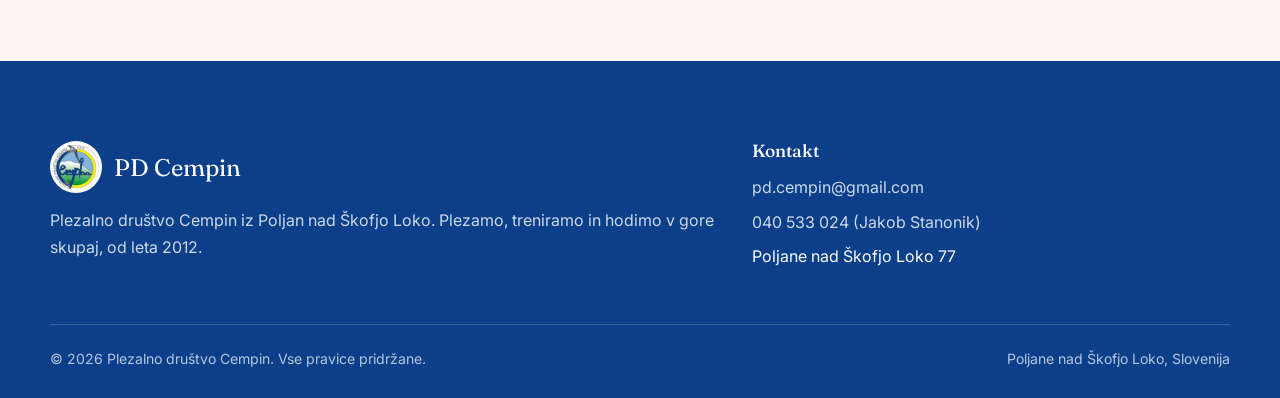
==== commit 35fb8e44: "Update contact phone number for Jakob Stanonik" ====
--- a/index.html
+++ b/index.html
@@ -138,7 +138,7 @@
           <h3>Kontakt</h3>
           <ul>
             <li><a href="mailto:pd.cempin@gmail.com">pd.cempin@gmail.com</a></li>
-            <li><a href="tel:+38651653093">051 653 093 (Jakob Stanonik)</a></li>
+            <li><a href="tel:+38651653093">040 533 024 (Jakob Stanonik)</a></li>
             <li>Poljane nad Škofjo Loko 77</li>
           </ul>
         </div>
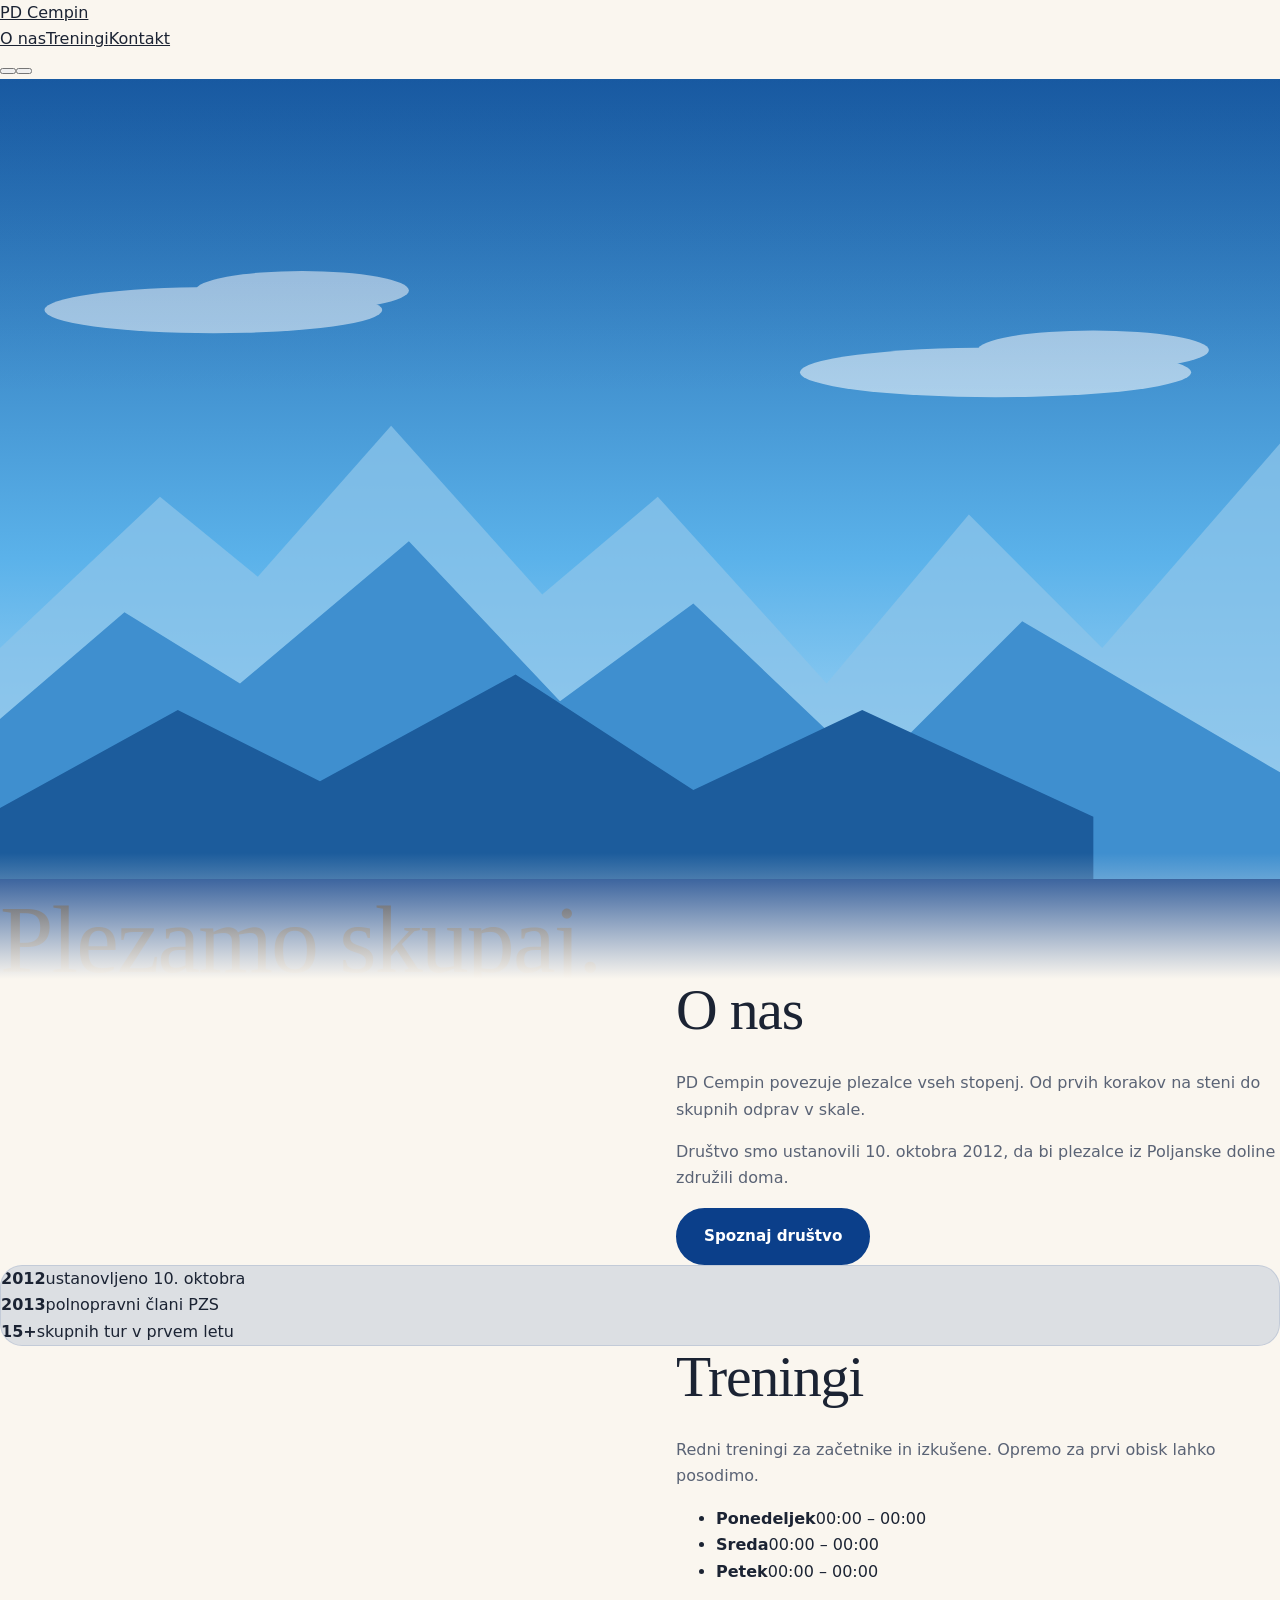
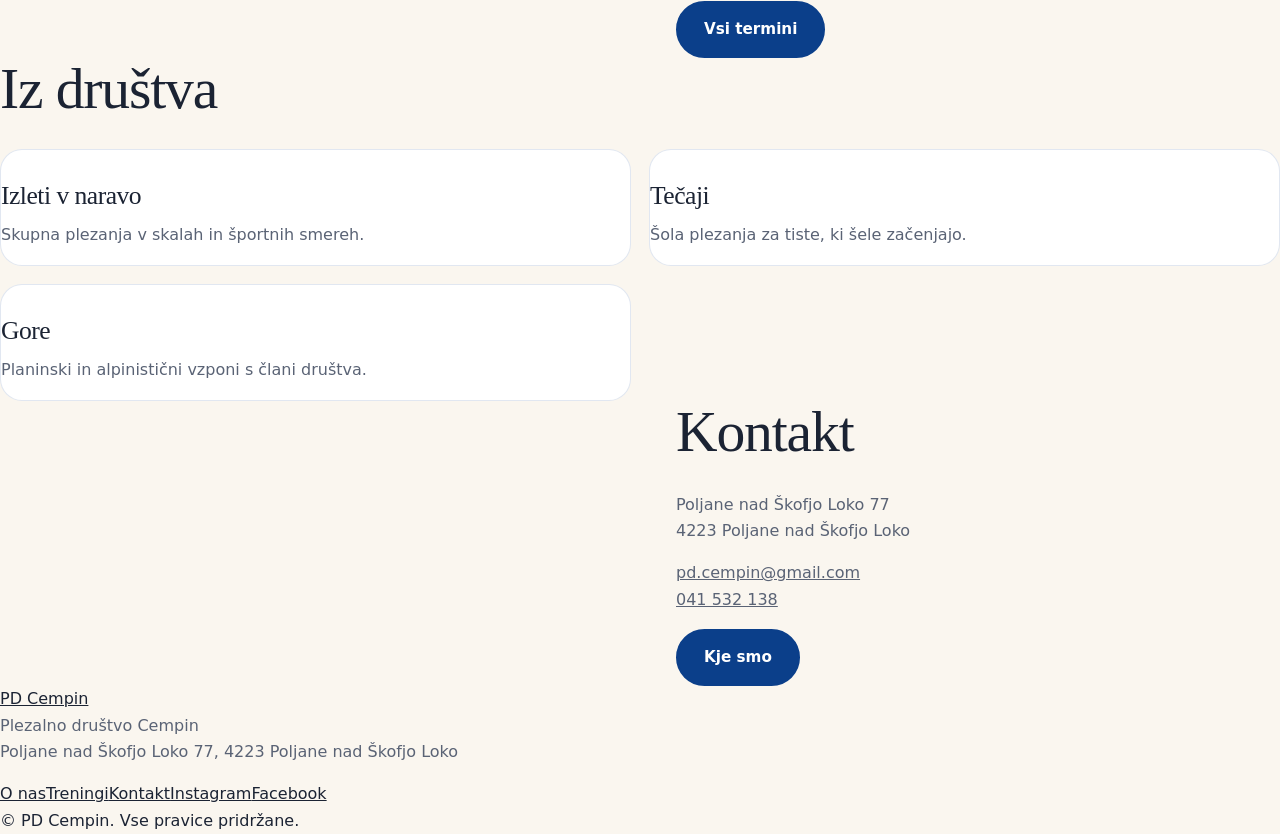
==== commit 4c075327: "Add files via upload" ====
--- a/index.html
+++ b/index.html
@@ -1,154 +1,26 @@
-<!doctype html>
-<html lang="sl" class="no-js">
-<head>
-  <meta charset="utf-8">
-  <meta name="viewport" content="width=device-width, initial-scale=1, viewport-fit=cover">
-  <title>PD Cempin · Plezalno društvo</title>
-  <meta name="description" content="Plezalno društvo Cempin iz Poljan nad Škofjo Loko: športno plezanje, alpinizem in treningi za vse starosti.">
-  <meta name="theme-color" content="#faf6ef" media="(prefers-color-scheme: light)">
-  <meta name="theme-color" content="#161618" media="(prefers-color-scheme: dark)">
-  <link rel="icon" href="assets/logo.png">
-  <link rel="preconnect" href="https://fonts.googleapis.com">
-  <link rel="preconnect" href="https://fonts.gstatic.com" crossorigin>
-  <link href="https://fonts.googleapis.com/css2?family=Fraunces:opsz,wght@9..144,400;9..144,500;9..144,600&family=Inter:wght@400;500;600&display=swap" rel="stylesheet">
-  <link rel="stylesheet" href="style.css">
-  <script>
-    // Tema se nastavi takoj, da stran ne utripne
-    try { var t = localStorage.getItem("cempin-theme"); if (t) document.documentElement.setAttribute("data-theme", t); } catch (e) {}
-  </script>
-</head>
-<body class="is-home">
-  <a class="skip-link" href="#vsebina">Preskoči na vsebino</a>
-  <header class="site-header">
-    <a class="brand" href="index.html" aria-label="PD Cempin, domov">
-      <img src="assets/logo.png" alt="" width="38" height="38">
-      PD Cempin
-    </a>
-    <div class="nav-wrap">
-      <nav class="main-nav" aria-label="Glavni meni">
-        <ul>
-          <li><a href="o-nas.html">O nas</a></li>
-          <li><a href="treningi.html">Treningi / Rekreacija</a></li>
-          <li><a href="kontakt.html">Kontakt</a></li>
-        </ul>
-      </nav>
-      <button class="theme-toggle" type="button" aria-label="Preklopi temni način" aria-pressed="false"></button>
-      <button class="menu-toggle" type="button" aria-label="Odpri meni" aria-expanded="false">
-        <span></span><span></span><span></span>
-      </button>
-    </div>
-  </header>
-
-  <main id="vsebina">
-    <!-- Naslovna slika: samo slika, brez besedila -->
-    <section class="hero" aria-label="Alpinist na zasneženem grebenu">
-      <img src="assets/fotografije/ntrp1092.jpg" alt="Alpinist na zasneženem grebenu pod gorskimi vrhovi" fetchpriority="high">
-      <span class="scroll-cue" aria-hidden="true"></span>
-    </section>
-
-    <h1 class="sr-only">Plezalno društvo Cempin</h1>
-
-
-    <!-- Mix: Treningi otrok -->
-    <section class="section">
-      <div class="container split split--reverse">
-        <div class="logo-badge reveal reveal--right">
-          <img src="assets/logo-izrez.png" alt="Logotip Plezalnega društva Cempin">
-        </div>
-        <div class="reveal reveal--left">
-          <span class="eyebrow">Termini</span>
-          <h2>Termini treningov</h2>
-          <ul class="ticks">
-            <li><strong>Mlajši otroci</strong><br>sreda, 17.00 – 18.30</li>
-            <li><strong>Tekmovalna skupina</strong><br>sreda, 17.00 – 18.30 in četrtek, 20.00 – 21.30</li>
-            <li><strong>Starejša skupina</strong><br>četrtek, 20.00 – 21.30</li>
-          </ul>
-          <a class="btn btn--ghost" href="treningi.html">Več o treningih <span class="arrow" aria-hidden="true">→</span></a>
-        </div>
-      </div>
-    </section>
-
-    <!-- Mix: Skupine -->
-    <section class="section section--alt">
-      <div class="container">
-        <div class="reveal" style="max-width:640px;margin-bottom:40px">
-          <span class="eyebrow">Skupine</span>
-          <h2>Najdi svojo skupino</h2>
-          <p>Ne glede na to, ali si šele začel ali že plezaš težke smeri, imamo program zate.</p>
-        </div>
-        <div class="cards cards--3">
-          <article class="card reveal" style="--d:0s">
-            <div class="card__img"><img src="assets/fotografije/ntrp1962.jpg" alt="Plezalka na umetni steni" loading="lazy" style="object-position:65% 40%"><span class="credit">Foto: Nejc Trpin</span></div>
-            <div class="card__body">
-              <h3>Mlajši otroci</h3>
-              <p>Igriv uvod v plezanje, koordinacija, moč in varnost.</p>
-              <div class="card__meta"><span class="tag">Sreda 17.00</span></div>
-            </div>
-          </article>
-          <article class="card reveal" style="--d:.12s">
-            <div class="card__img"><img src="assets/fotografije/ntrp1238.jpg" alt="Plezalka na tekmi v balvanih" loading="lazy" style="object-position:40% 40%"><span class="credit">Foto: Nejc Trpin</span></div>
-            <div class="card__body">
-              <h3>Tekmovalna skupina</h3>
-              <p>Za starejše otroke, ki želijo napredovati in tekmovati.</p>
-              <div class="card__meta"><span class="tag">Sreda 17.00</span><span class="tag">Četrtek 20.00</span></div>
-            </div>
-          </article>
-          <article class="card reveal" style="--d:.24s">
-            <div class="card__img"><img src="assets/fotografije/ntrp2214.jpg" alt="Plezalec na umetni steni" loading="lazy" style="object-position:60% 35%"><span class="credit">Foto: Nejc Trpin</span></div>
-            <div class="card__body">
-              <h3>Starejša skupina</h3>
-              <p>Trening za starejše plezalce, skupaj s tekmovalno skupino.</p>
-              <div class="card__meta"><span class="tag">Četrtek 20.00</span></div>
-            </div>
-          </article>
-        </div>
-      </div>
-    </section>
-
-    <!-- Rekreacija za vse generacije -->
-    <section class="section" id="rekreacija">
-      <div class="container">
-        <div class="band reveal reveal--zoom">
-          <img src="assets/fotografije/ntrp1822.jpg" alt="Plezalka na umetni steni" loading="lazy" style="object-position:55% 40%"><span class="credit">Foto: Nejc Trpin</span>
-          <div class="band__inner">
-            <span class="eyebrow" style="color:#fff">Sreda · 18.30 – 20.00</span>
-            <h2>Rekreacija za vse generacije</h2>
-            <p>Takoj po treningu otrok je stena odprta za vse, ki želijo plezati rekreativno, ne glede na starost ali znanje. Dobimo se v telovadnici Osnovne šole Ivana Tavčarja v Gorenji vasi.</p>
-            <div class="btn-row">
-              <a class="btn" href="treningi.html#rekreacija">Termini in podrobnosti <span class="arrow" aria-hidden="true">→</span></a>
-              <a class="btn btn--light-ghost" href="kontakt.html">Kontakt</a>
-            </div>
-          </div>
-        </div>
-      </div>
-    </section>
-  </main>
-
-  <footer class="site-footer">
-    <div class="container">
-      <div class="footer-grid">
-        <div>
-          <div class="footer-brand">
-            <img src="assets/logo.png" alt="" width="52" height="52">
-            <span>PD Cempin</span>
-          </div>
-          <p>Plezalno društvo Cempin iz Poljan nad Škofjo Loko. Plezamo, treniramo in hodimo v gore skupaj, od leta 2012.</p>
-        </div>
-        <div>
-          <h3>Kontakt</h3>
-          <ul>
-            <li><a href="mailto:pd.cempin@gmail.com">pd.cempin@gmail.com</a></li>
-            <li><a href="tel:+38651653093">040 533 024 (Jakob Stanonik)</a></li>
-            <li>Poljane nad Škofjo Loko 77</li>
-          </ul>
-        </div>
-      </div>
-      <div class="footer-bottom">
-        <span>© <span data-year>2026</span> Plezalno društvo Cempin. Vse pravice pridržane.</span>
-        <span>Poljane nad Škofjo Loko, Slovenija</span>
-      </div>
-    </div>
-  </footer>
-  <script src="script.js" defer></script>
-</body>
-</html>
+<!DOCTYPE html>
+<html lang="sl"><head><meta charset="utf-8"><meta name="viewport" content="width=device-width,initial-scale=1">
+<title>PD Cempin | Plezalno društvo Poljane</title>
+<meta name="description" content="PD Cempin: plezalno društvo iz Poljan nad Škofjo Loko. Treningi, izleti in plezanje v skupnosti.">
+<meta name="color-scheme" content="light dark">
+<script>try{var t=localStorage.getItem('theme')||(matchMedia('(prefers-color-scheme: dark)').matches?'dark':'light');document.documentElement.setAttribute('data-theme',t)}catch(e){}</script>
+<link rel="preconnect" href="https://fonts.googleapis.com"><link rel="preconnect" href="https://fonts.gstatic.com" crossorigin>
+<link href="https://fonts.googleapis.com/css2?family=Cormorant+Garamond:wght@300;400;600&family=Hanken+Grotesk:wght@400;500;600&display=swap" rel="stylesheet">
+<link rel="stylesheet" href="style.css"></head><body>
+<header><div class="in"><a class="logo" href="index.html" aria-label="PD Cempin, domov">PD Cempin</a>
+<div class="right"><nav id="nav"><a href="o-nas.html">O nas</a><a href="treningi.html">Treningi</a><a href="kontakt.html">Kontakt</a></nav><button class="tt" aria-label="Preklopi svetlo/temno temo"><i class="w"></i><i class="b"></i></button><button class="bg" aria-label="Meni" aria-expanded="false" aria-controls="nav"><span></span></button></div></div></header>
+<main>
+<div class="hero "><svg viewBox="0 0 1440 900" preserveAspectRatio="xMidYMax slice" aria-hidden="true"><defs><linearGradient id="s" x1="0" y1="0" x2="0" y2="1"><stop offset="0" stop-color="#1b5fa6"/><stop offset=".6" stop-color="#5bb2ea"/><stop offset="1" stop-color="#bfe3f8"/></linearGradient></defs><rect width="1440" height="900" fill="url(#s)"/><g fill="#fff" opacity=".55"><ellipse cx="240" cy="260" rx="190" ry="26"/><ellipse cx="340" cy="238" rx="120" ry="22"/><ellipse cx="1120" cy="330" rx="220" ry="28"/><ellipse cx="1230" cy="305" rx="130" ry="22"/></g><path d="M0 640L180 470l110 90 150-170 170 190 130-110 190 210 160-190 150 150 200-230v570H0z" fill="#8cc5ea" opacity=".75"/><path d="M0 720l140-120 130 80 190-160 170 180 150-110 200 190 170-170 290 170v310H0z" fill="#3f8fcf"/><path d="M0 820l200-110 160 80 220-120 200 130 190-90 260 120v70H0z" fill="#1c5c9c"/></svg><img src="images/banner.jpg" alt="" onerror="this.remove()"><div class="wrap"><h1>Plezamo skupaj.</h1><div class="cols"><p>Plezalno društvo iz Poljan nad Škofjo Loko za vse, ki jih vlečejo stene, skale in dobra družba.</p><div><a class="btn" href="kontakt.html">Postani član</a></div></div></div></div>
+<section><div class="wrap split"><figure class="ph " data-f="images/o-nas.jpg"><img src="images/o-nas.jpg" alt="Člani društva ob plezanju" loading="lazy" onerror="this.remove()"></figure><div><h2>O nas</h2><p>PD Cempin povezuje plezalce vseh stopenj. Od prvih korakov na steni do skupnih odprav v skale.</p><p>Društvo smo ustanovili 10. oktobra 2012, da bi plezalce iz Poljanske doline združili doma.</p><a class="btn dk" href="o-nas.html">Spoznaj društvo</a></div></div></section>
+<div class="stats"><div class="wrap"><div><b>2012</b><span>ustanovljeno 10. oktobra</span></div><div><b>2013</b><span>polnopravni člani PZS</span></div><div><b>15+</b><span>skupnih tur v prvem letu</span></div></div></div>
+<section class="alt"><div class="wrap split rev"><figure class="ph " data-f="images/treningi.jpg"><img src="images/treningi.jpg" alt="Trening na plezalni steni" loading="lazy" onerror="this.remove()"></figure><div><h2>Treningi</h2><p>Redni treningi za začetnike in izkušene. Opremo za prvi obisk lahko posodimo.</p><ul class="sched"><li><b>Ponedeljek</b><span>00:00 – 00:00</span></li><li><b>Sreda</b><span>00:00 – 00:00</span></li><li><b>Petek</b><span>00:00 – 00:00</span></li></ul><a class="btn dk" href="treningi.html">Vsi termini</a></div></div></section>
+<section><div class="wrap"><h2 class="big">Iz društva</h2><div class="cards">
+<div class="card"><figure class="ph " data-f="images/izlet.jpg"><img src="images/izlet.jpg" alt="Skupni izlet v skale" loading="lazy" onerror="this.remove()"></figure><h3>Izleti v naravo</h3><p>Skupna plezanja v skalah in športnih smereh.</p></div>
+<div class="card"><figure class="ph " data-f="images/tecaj.jpg"><img src="images/tecaj.jpg" alt="Tečaj plezanja" loading="lazy" onerror="this.remove()"></figure><h3>Tečaji</h3><p>Šola plezanja za tiste, ki šele začenjajo.</p></div>
+<div class="card"><figure class="ph " data-f="images/gore.jpg"><img src="images/gore.jpg" alt="Planinski vzpon" loading="lazy" onerror="this.remove()"></figure><h3>Gore</h3><p>Planinski in alpinistični vzponi s člani društva.</p></div></div></div></section>
+<section class="alt"><div class="wrap split"><figure class="ph wide" data-f="images/lokacija.jpg"><img src="images/lokacija.jpg" alt="Poljane nad Škofjo Loko" loading="lazy" onerror="this.remove()"></figure><div><h2>Kontakt</h2><p>Poljane nad Škofjo Loko 77<br>4223 Poljane nad Škofjo Loko</p><p><a href="mailto:pd.cempin@gmail.com">pd.cempin@gmail.com</a><br><a href="tel:+38641532138">041 532 138</a></p><a class="btn dk" href="kontakt.html">Kje smo</a></div></div></section>
+</main>
+<footer><div class="wrap"><div class="top"><div><a class="logo" href="index.html">PD Cempin</a><p>Plezalno društvo Cempin<br>Poljane nad Škofjo Loko 77, 4223 Poljane nad Škofjo Loko</p></div>
+<div class="links"><a href="o-nas.html">O nas</a><a href="treningi.html">Treningi</a><a href="kontakt.html">Kontakt</a><a href="#" rel="noopener">Instagram</a><a href="#" rel="noopener">Facebook</a></div></div>
+<div class="bot">© <span id="y"></span> PD Cempin. Vse pravice pridržane.</div></div></footer>
+<script src="script.js"></script></body></html>
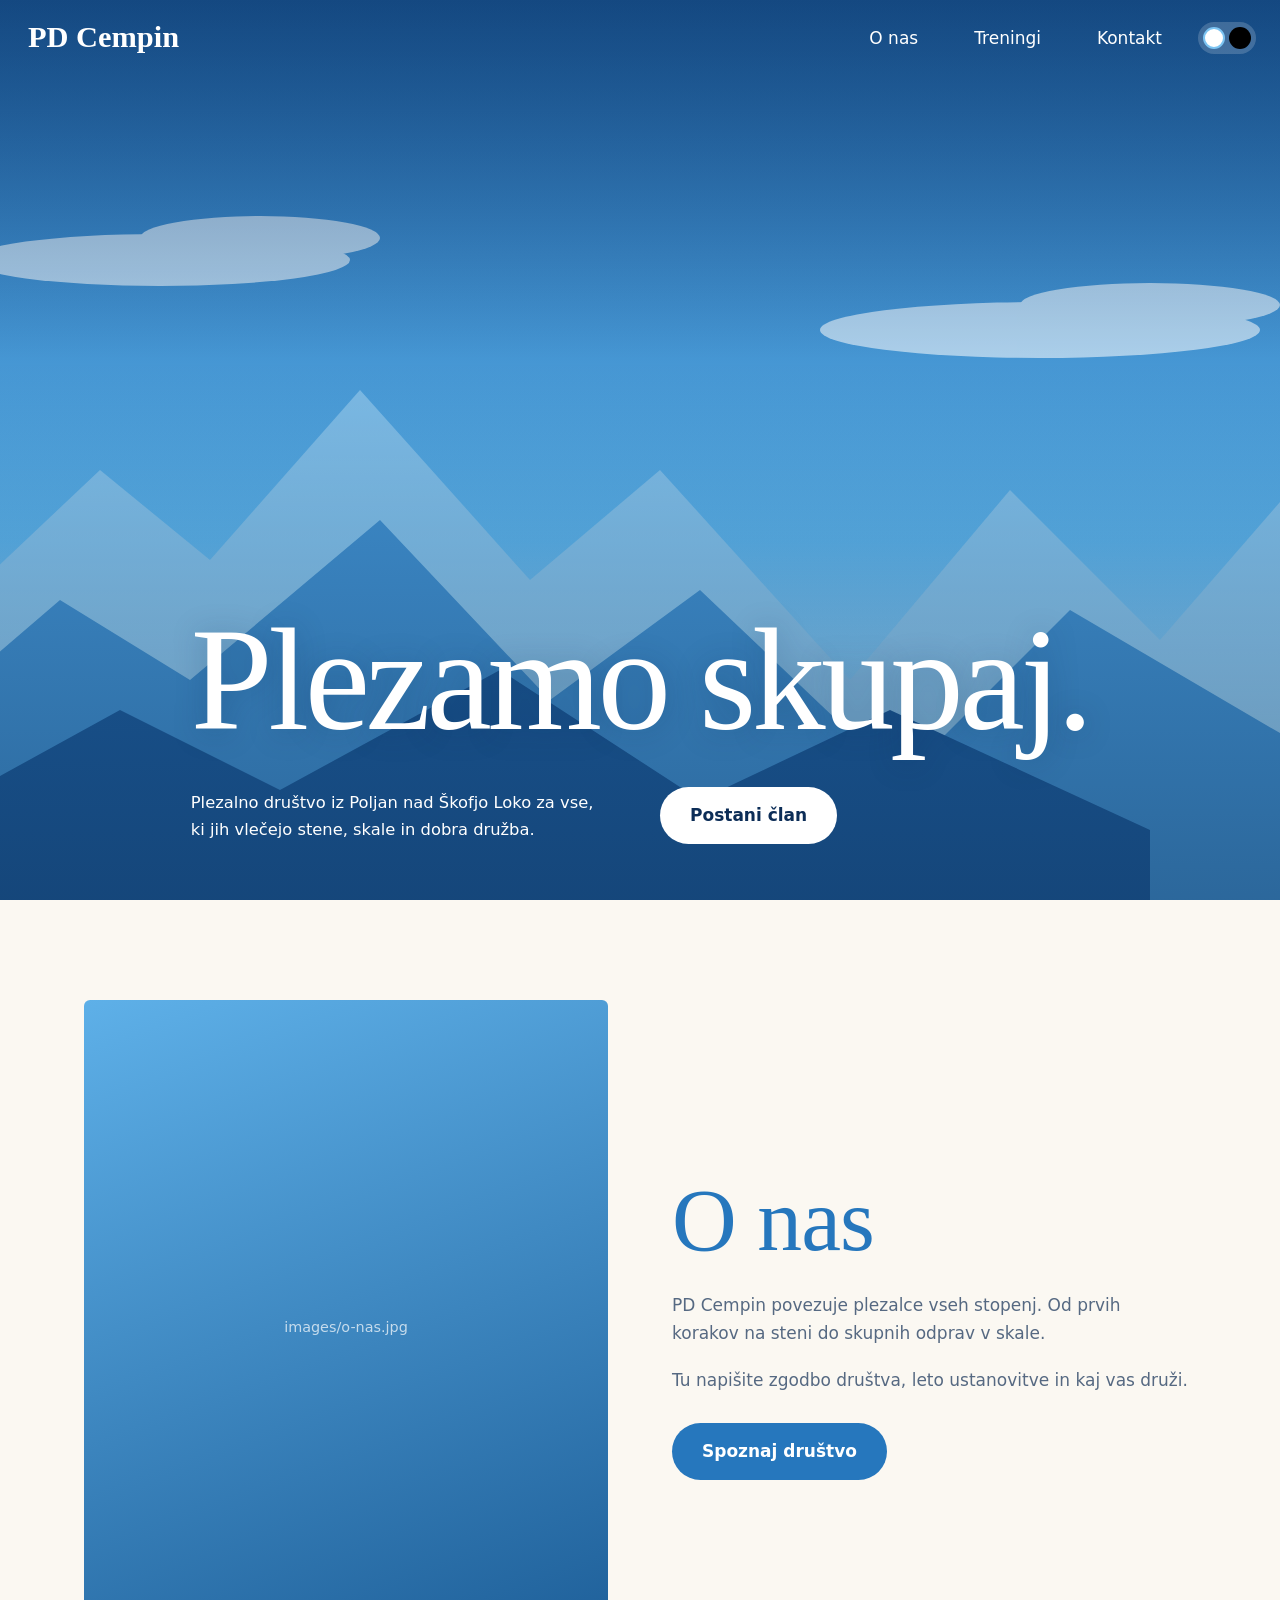
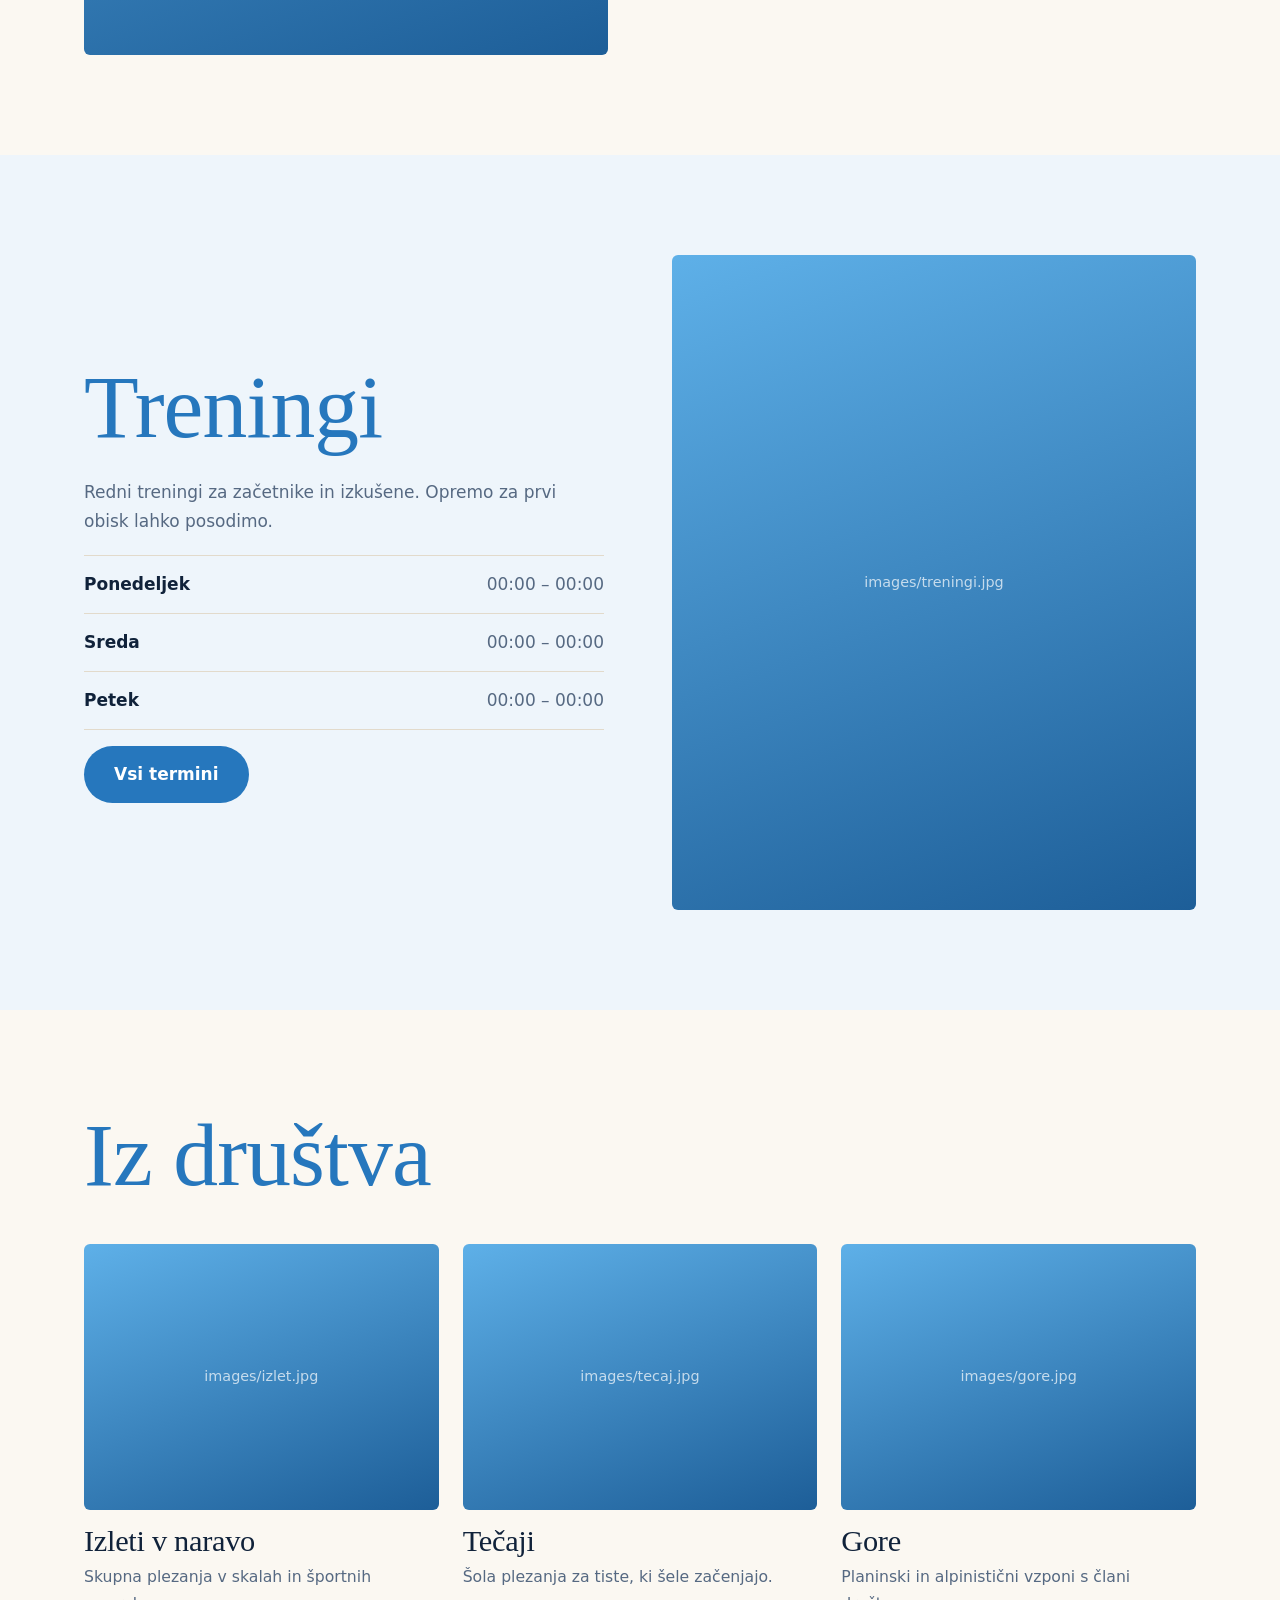
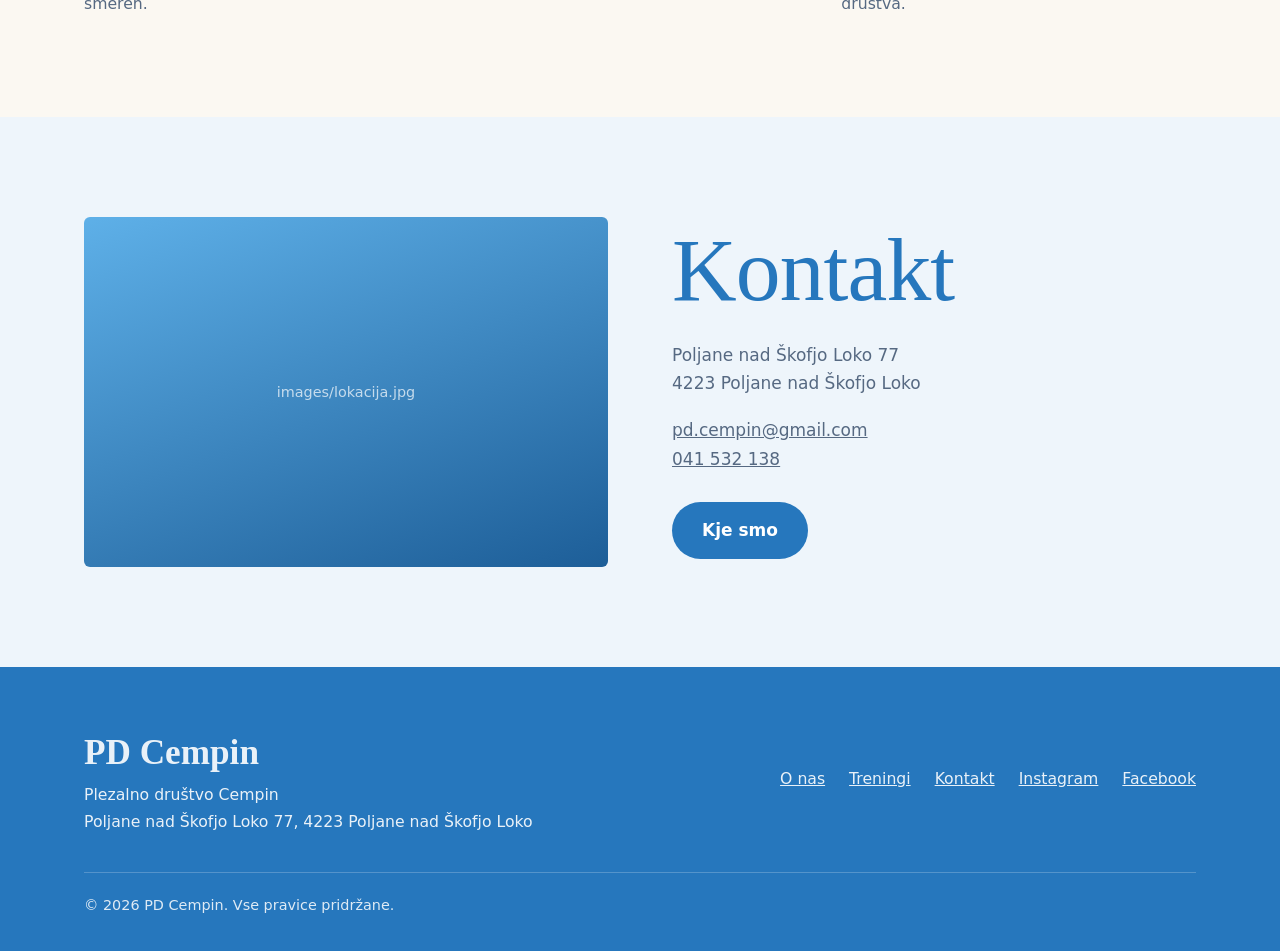
==== commit 96b2663b: "Add files via upload" ====
--- a/index.html
+++ b/index.html
@@ -11,8 +11,7 @@
 <div class="right"><nav id="nav"><a href="o-nas.html">O nas</a><a href="treningi.html">Treningi</a><a href="kontakt.html">Kontakt</a></nav><button class="tt" aria-label="Preklopi svetlo/temno temo"><i class="w"></i><i class="b"></i></button><button class="bg" aria-label="Meni" aria-expanded="false" aria-controls="nav"><span></span></button></div></div></header>
 <main>
 <div class="hero "><svg viewBox="0 0 1440 900" preserveAspectRatio="xMidYMax slice" aria-hidden="true"><defs><linearGradient id="s" x1="0" y1="0" x2="0" y2="1"><stop offset="0" stop-color="#1b5fa6"/><stop offset=".6" stop-color="#5bb2ea"/><stop offset="1" stop-color="#bfe3f8"/></linearGradient></defs><rect width="1440" height="900" fill="url(#s)"/><g fill="#fff" opacity=".55"><ellipse cx="240" cy="260" rx="190" ry="26"/><ellipse cx="340" cy="238" rx="120" ry="22"/><ellipse cx="1120" cy="330" rx="220" ry="28"/><ellipse cx="1230" cy="305" rx="130" ry="22"/></g><path d="M0 640L180 470l110 90 150-170 170 190 130-110 190 210 160-190 150 150 200-230v570H0z" fill="#8cc5ea" opacity=".75"/><path d="M0 720l140-120 130 80 190-160 170 180 150-110 200 190 170-170 290 170v310H0z" fill="#3f8fcf"/><path d="M0 820l200-110 160 80 220-120 200 130 190-90 260 120v70H0z" fill="#1c5c9c"/></svg><img src="images/banner.jpg" alt="" onerror="this.remove()"><div class="wrap"><h1>Plezamo skupaj.</h1><div class="cols"><p>Plezalno društvo iz Poljan nad Škofjo Loko za vse, ki jih vlečejo stene, skale in dobra družba.</p><div><a class="btn" href="kontakt.html">Postani član</a></div></div></div></div>
-<section><div class="wrap split"><figure class="ph " data-f="images/o-nas.jpg"><img src="images/o-nas.jpg" alt="Člani društva ob plezanju" loading="lazy" onerror="this.remove()"></figure><div><h2>O nas</h2><p>PD Cempin povezuje plezalce vseh stopenj. Od prvih korakov na steni do skupnih odprav v skale.</p><p>Društvo smo ustanovili 10. oktobra 2012, da bi plezalce iz Poljanske doline združili doma.</p><a class="btn dk" href="o-nas.html">Spoznaj društvo</a></div></div></section>
-<div class="stats"><div class="wrap"><div><b>2012</b><span>ustanovljeno 10. oktobra</span></div><div><b>2013</b><span>polnopravni člani PZS</span></div><div><b>15+</b><span>skupnih tur v prvem letu</span></div></div></div>
+<section><div class="wrap split"><figure class="ph " data-f="images/o-nas.jpg"><img src="images/o-nas.jpg" alt="Člani društva ob plezanju" loading="lazy" onerror="this.remove()"></figure><div><h2>O nas</h2><p>PD Cempin povezuje plezalce vseh stopenj. Od prvih korakov na steni do skupnih odprav v skale.</p><p>Tu napišite zgodbo društva, leto ustanovitve in kaj vas druži.</p><a class="btn dk" href="o-nas.html">Spoznaj društvo</a></div></div></section>
 <section class="alt"><div class="wrap split rev"><figure class="ph " data-f="images/treningi.jpg"><img src="images/treningi.jpg" alt="Trening na plezalni steni" loading="lazy" onerror="this.remove()"></figure><div><h2>Treningi</h2><p>Redni treningi za začetnike in izkušene. Opremo za prvi obisk lahko posodimo.</p><ul class="sched"><li><b>Ponedeljek</b><span>00:00 – 00:00</span></li><li><b>Sreda</b><span>00:00 – 00:00</span></li><li><b>Petek</b><span>00:00 – 00:00</span></li></ul><a class="btn dk" href="treningi.html">Vsi termini</a></div></div></section>
 <section><div class="wrap"><h2 class="big">Iz društva</h2><div class="cards">
 <div class="card"><figure class="ph " data-f="images/izlet.jpg"><img src="images/izlet.jpg" alt="Skupni izlet v skale" loading="lazy" onerror="this.remove()"></figure><h3>Izleti v naravo</h3><p>Skupna plezanja v skalah in športnih smereh.</p></div>
--- a/style.css
+++ b/style.css
@@ -1,689 +1,97 @@
-/* =========================================================
-   PD Cempin — slog
-   Barve so vzete iz logotipa: svetlo modra #80B4DC, temno modra #0B3F8A
-   ========================================================= */
+:root{--bg:#FBF8F2;--bg2:#EEF5FB;--ink:#10223A;--mut:#566982;--brand:#2677BD;--navy:#0C2D57;--line:#e2dacb;--card:#fff;--serif:'Cormorant Garamond',Georgia,serif;--sans:'Hanken Grotesk',system-ui,sans-serif;--h:76px}
+[data-theme=dark]{--bg:#0A1424;--bg2:#0F1E36;--ink:#E7EFF8;--mut:#9DB1C8;--brand:#1D5E98;--navy:#0A3563;--line:#1d3250;--card:#122440}
+*{box-sizing:border-box;margin:0}
+html{scroll-behavior:smooth}
+body{font-family:var(--sans);background:var(--bg);color:var(--ink);line-height:1.7;font-size:17px;transition:background .3s,color .3s}
+a{color:inherit}img{max-width:100%;display:block}
+:focus-visible{outline:3px solid #7CC4F2;outline-offset:2px}
+.wrap{max-width:1160px;margin:0 auto;padding:0 24px}
+h1,h2,h3{font-family:var(--serif);font-weight:400;line-height:1;letter-spacing:-.01em}
+/* header */
+header{position:fixed;inset:0 0 auto;height:var(--h);z-index:50;color:#fff;transition:background .3s}
+header.solid,header.open{background:var(--brand)}
+header .in{height:100%;display:flex;align-items:stretch;justify-content:space-between;padding:0 0 0 28px}
+.logo{display:flex;align-items:center;font-family:var(--serif);font-size:1.9rem;font-weight:600;text-decoration:none}
+nav{display:flex;align-items:stretch}
+nav a{display:flex;align-items:center;padding:0 28px;text-decoration:none;font-weight:500;transition:background .2s}
+nav a:hover,nav a[aria-current]{background:var(--navy);color:#fff}
+.tt{align-self:center;margin:0 24px 0 8px;display:flex;gap:4px;padding:5px;border-radius:99px;background:rgba(255,255,255,.18);border:0;cursor:pointer}
+.tt i{width:22px;height:22px;border-radius:50%;display:block;border:2px solid transparent}
+.tt .w{background:#fff}.tt .b{background:#000}
+html:not([data-theme=dark]) .tt .w,[data-theme=dark] .tt .b{border-color:#7CC4F2}
+.bg{display:none;background:none;border:0;color:#fff;width:64px;cursor:pointer}
+.bg span,.bg span:before,.bg span:after{display:block;width:24px;height:2px;background:#fff;margin:auto;position:relative;transition:.2s}
+.bg span:before,.bg span:after{content:"";position:absolute;left:0}
+.bg span:before{top:-7px}.bg span:after{top:7px}
+header.open .bg span{background:transparent}header.open .bg span:before{top:0;transform:rotate(45deg)}header.open .bg span:after{top:0;transform:rotate(-45deg)}
+.right{display:flex;align-items:stretch}
+@media(max-width:860px){
+ .bg{display:block}.logo{font-size:1.6rem}header .in{padding-left:20px}
+ nav{position:absolute;top:var(--h);left:0;right:0;flex-direction:column;background:var(--brand);max-height:0;overflow:hidden;transition:max-height .3s}
+ header.open nav{max-height:340px}nav a{height:58px;padding:0 24px;border-top:1px solid rgba(255,255,255,.15)}
+ .tt{margin:0 4px 0 0}}
+/* hero */
+.hero{position:relative;min-height:100svh;color:#fff;display:flex;flex-direction:column;justify-content:flex-end;overflow:hidden;background:linear-gradient(#1c64a8,#4aa3e0 55%,#a9d9f6)}
+.hero.short{min-height:62svh}
+.hero svg,.hero>img{position:absolute;inset:0;width:100%;height:100%;object-fit:cover}
+.hero:after{content:"";position:absolute;inset:0;background:linear-gradient(rgba(8,30,60,.35),transparent 40%,rgba(8,30,60,.35))}
+.hero .wrap{position:relative;z-index:2;padding-bottom:56px;padding-top:120px}
+.hero h1{font-size:clamp(3.4rem,11.5vw,10.5rem);font-weight:300;letter-spacing:-.03em;text-shadow:0 2px 30px rgba(8,40,80,.25)}
+.hero.short h1{font-size:clamp(3.4rem,10vw,8rem)}
+.cols{display:grid;grid-template-columns:1fr 1fr;gap:40px;margin-top:34px;align-items:end}
+.cols p{max-width:420px;font-size:1.02rem}
+.btn{display:inline-block;padding:14px 30px;border-radius:99px;background:#fff;color:var(--navy);font-weight:600;text-decoration:none;transition:.2s}
+.btn:hover{background:var(--navy);color:#fff}
+.btn.dk{background:var(--brand);color:#fff}.btn.dk:hover{background:var(--navy)}
+@media(max-width:700px){.cols{grid-template-columns:1fr;gap:20px}}
+/* sections */
+section{padding:100px 0}
+section.alt{background:var(--bg2)}
+.split{display:grid;grid-template-columns:1fr 1fr;gap:64px;align-items:center}
+.split.rev .ph{order:2}
+.split h2{font-size:clamp(3rem,7vw,5.6rem);font-weight:300;margin-bottom:26px;color:var(--brand)}
+[data-theme=dark] .split h2{color:#7CC4F2}
+.split p{color:var(--mut);margin-bottom:18px;max-width:520px}
+.split .btn{margin-top:10px}
+@media(max-width:860px){.split{grid-template-columns:1fr;gap:34px}.split.rev .ph{order:0}section{padding:70px 0}}
+.ph{position:relative;aspect-ratio:4/5;border-radius:6px;overflow:hidden;background:linear-gradient(160deg,#5eb0e8,#1d5e98);display:grid;place-items:center;color:rgba(255,255,255,.7);font-size:.9rem}
+.ph.wide{aspect-ratio:3/2}
+.ph:before{content:attr(data-f);position:absolute}
+.ph img{position:absolute;inset:0;width:100%;height:100%;object-fit:cover}
+.sched{list-style:none;padding:0;margin:20px 0 6px;border-top:1px solid var(--line);max-width:520px}
+.sched li{display:flex;justify-content:space-between;gap:16px;padding:14px 0;border-bottom:1px solid var(--line)}
+.sched b{font-weight:600}.sched span{color:var(--mut)}
+.cards{display:grid;grid-template-columns:repeat(3,1fr);gap:24px;margin-top:44px}
+.card h3{font-size:1.9rem;margin:16px 0 8px}.card p{color:var(--mut);font-size:.98rem}
+.card .ph{aspect-ratio:4/3}
+@media(max-width:860px){.cards{grid-template-columns:1fr}}
+h2.big{font-size:clamp(3rem,7vw,5.6rem);font-weight:300;color:var(--brand)}
+[data-theme=dark] h2.big{color:#7CC4F2}
+.info{display:grid;gap:22px}.info dt{color:var(--mut);font-size:.9rem}.info dd{font-size:1.2rem}
+.info a{text-decoration:none;border-bottom:2px solid var(--brand)}
+.map{width:100%;height:100%;min-height:340px;border:0;border-radius:6px;filter:saturate(.85)}
+[data-theme=dark] .map{filter:invert(.9) hue-rotate(180deg) saturate(.7)}
+/* footer */
+footer{background:var(--brand);color:#fff;padding:56px 0 34px}
+footer .top{display:flex;justify-content:space-between;gap:30px;flex-wrap:wrap}
+footer .logo{font-size:2.2rem}footer p,footer a{opacity:.9;font-size:.98rem}
+footer .links{display:flex;gap:24px;flex-wrap:wrap;align-items:center}
+footer .bot{border-top:1px solid rgba(255,255,255,.25);margin-top:36px;padding-top:20px;font-size:.9rem;opacity:.85}
+@media(prefers-reduced-motion:reduce){*{transition:none!important;scroll-behavior:auto}}
 
-:root {
-  --blue-light: #80b4dc;
-  --blue-dark: #0b3f8a;
-  --blue-deep: #082f68;
-
-  --bg: #faf6ef;          /* toplo bela */
-  --bg-alt: #f3ede3;
-  --surface: #ffffff;
-  --text: #1b2333;
-  --text-soft: #5a6375;
-  --line: rgba(11, 63, 138, 0.12);
-  --accent: var(--blue-dark);
-  --accent-soft: rgba(128, 180, 220, 0.22);
-  --shadow: 0 20px 50px -24px rgba(11, 63, 138, 0.35);
-
-  --header-h: 72px;
-  --radius: 22px;
-  --ease: cubic-bezier(0.22, 1, 0.36, 1);
-  --font-display: "Fraunces", Georgia, serif;
-  --font-body: "Inter", system-ui, -apple-system, "Segoe UI", sans-serif;
-
-  color-scheme: light;
-}
-
-/* Temni način: temno siva, ne modra */
-@media (prefers-color-scheme: dark) {
-  :root:not([data-theme="light"]) {
-    --bg: #161618;
-    --bg-alt: #1e1e21;
-    --surface: #252528;
-    --text: #ececee;
-    --text-soft: #a3a3ab;
-    --line: rgba(255, 255, 255, 0.09);
-    --accent: var(--blue-light);
-    --accent-soft: rgba(128, 180, 220, 0.12);
-    --shadow: 0 20px 50px -24px rgba(0, 0, 0, 0.7);
-    color-scheme: dark;
-  }
-}
-:root[data-theme="dark"] {
-  --bg: #161618;
-  --bg-alt: #1e1e21;
-  --surface: #252528;
-  --text: #ececee;
-  --text-soft: #a3a3ab;
-  --line: rgba(255, 255, 255, 0.09);
-  --accent: var(--blue-light);
-  --accent-soft: rgba(128, 180, 220, 0.12);
-  --shadow: 0 20px 50px -24px rgba(0, 0, 0, 0.7);
-  color-scheme: dark;
-}
-
-/* ---------- Osnova ---------- */
-*, *::before, *::after { box-sizing: border-box; }
-html { scroll-behavior: smooth; -webkit-text-size-adjust: 100%; overflow-x: clip; }
-body {
-  margin: 0;
-  font-family: var(--font-body);
-  font-size: 1rem;
-  line-height: 1.65;
-  color: var(--text);
-  background: var(--bg);
-  transition: background-color 0.5s var(--ease), color 0.5s var(--ease);
-  overflow-x: hidden;
-  overflow-x: clip;
-}
-img { max-width: 100%; display: block; }
-a { color: inherit; }
-h1, h2, h3 {
-  font-family: var(--font-display);
-  font-weight: 500;
-  line-height: 1.08;
-  letter-spacing: -0.02em;
-  margin: 0 0 0.5em;
-}
-h1 { font-size: clamp(2.6rem, 9vw, 6rem); }
-h2 { font-size: clamp(2rem, 6vw, 3.6rem); }
-h3 { font-size: clamp(1.25rem, 3vw, 1.6rem); }
-p { margin: 0 0 1em; color: var(--text-soft); }
-
-.container { width: min(1180px, 100% - 32px); margin-inline: auto; }
-.section { padding: clamp(64px, 12vw, 128px) 0; }
-.section--alt { background: var(--bg-alt); transition: background-color 0.5s var(--ease); }
-
-.eyebrow {
-  display: inline-block;
-  font-size: 0.75rem;
-  font-weight: 600;
-  letter-spacing: 0.16em;
-  text-transform: uppercase;
-  color: var(--accent);
-  margin-bottom: 14px;
-}
-
-.skip-link {
-  position: absolute; left: -999px; top: 8px; z-index: 200;
-  background: var(--blue-dark); color: #fff; padding: 8px 14px; border-radius: 8px;
-}
-.skip-link:focus { left: 8px; }
-
-/* ---------- Glava / navigacija ---------- */
-.site-header {
-  position: fixed;
-  inset: 0 0 auto 0;
-  height: var(--header-h);
-  z-index: 100;
-  display: flex;
-  align-items: stretch;
-  justify-content: space-between;
-  padding-left: 16px;
-  background: color-mix(in srgb, var(--bg) 82%, transparent);
-  backdrop-filter: blur(14px) saturate(1.4);
-  -webkit-backdrop-filter: blur(14px) saturate(1.4);
-  border-bottom: 1px solid var(--line);
-  transition: transform 0.6s var(--ease), opacity 0.6s var(--ease),
-              background-color 0.5s var(--ease);
-}
-/* Na naslovni strani je glava sprva skrita — vidna je le slika */
-.is-home .site-header {
-  transform: translateY(-100%);
-  opacity: 0;
-}
-.is-home .site-header.is-visible {
-  transform: none;
-  opacity: 1;
-}
-/* Nad sliko je glava prosojna, dokler ne odscrollaš */
-.is-home .site-header.over-hero {
-  background: linear-gradient(to bottom, rgba(8, 30, 66, 0.55), rgba(8, 30, 66, 0));
-  border-bottom-color: transparent;
-  backdrop-filter: none;
-  -webkit-backdrop-filter: none;
-  color: #fff;
-}
-
-.brand {
-  display: flex;
-  align-items: center;
-  gap: 10px;
-  text-decoration: none;
-  font-family: var(--font-display);
-  font-size: 1.35rem;
-  font-weight: 600;
-  letter-spacing: -0.01em;
-  padding-right: 18px;
-  transition: background-color 0.3s var(--ease), color 0.3s var(--ease);
-}
-.brand img {
-  width: 38px; height: 38px;
-  border-radius: 50%;
-  background: #fff;
-  padding: 2px;
-}
-
-.nav-wrap { display: flex; align-items: stretch; }
-
-.main-nav ul {
-  list-style: none;
-  margin: 0; padding: 0;
-  display: flex;
-  height: 100%;
-}
-.main-nav a {
-  display: flex;
-  align-items: center;
-  height: 100%;
-  padding: 0 22px;
-  text-decoration: none;
-  font-weight: 500;
-  font-size: 0.95rem;
-  position: relative;
-  transition: background-color 0.3s var(--ease), color 0.3s var(--ease);
-}
-/* Hover čez celo višino: temno modra, bel napis */
-.main-nav a:hover,
-.main-nav a:focus-visible,
-.brand:hover,
-.brand:focus-visible {
-  background: var(--blue-dark);
-  color: #fff;
-  outline: none;
-}
-.main-nav a[aria-current="page"]::after {
-  content: "";
-  position: absolute;
-  left: 22px; right: 22px; bottom: 16px;
-  height: 2px;
-  background: currentColor;
-  border-radius: 2px;
-}
-
-/* Okrogel stikalo za temni/svetli način — belo + črno */
-.theme-toggle {
-  align-self: center;
-  margin: 0 16px 0 10px;
-  width: 38px; height: 38px;
-  border-radius: 50%;
-  border: 2px solid currentColor;
-  padding: 0;
-  cursor: pointer;
-  background: linear-gradient(135deg, #ffffff 50%, #111111 50%);
-  box-shadow: 0 4px 14px rgba(0, 0, 0, 0.18);
-  transition: transform 0.6s var(--ease);
-  flex-shrink: 0;
-}
-.theme-toggle:hover { transform: rotate(180deg) scale(1.06); }
-:root[data-theme="dark"] .theme-toggle { transform: rotate(180deg); }
-:root[data-theme="dark"] .theme-toggle:hover { transform: rotate(360deg) scale(1.06); }
-.theme-toggle:focus-visible { outline: 3px solid var(--blue-light); outline-offset: 3px; }
-
-.menu-toggle {
-  display: none;
-  align-self: center;
-  width: 42px; height: 42px;
-  border: 0; background: transparent; color: inherit;
-  cursor: pointer;
-  padding: 0;
-  position: relative;
-}
-.menu-toggle span {
-  position: absolute; left: 10px; right: 10px; height: 2px;
-  background: currentColor; border-radius: 2px;
-  transition: transform 0.4s var(--ease), opacity 0.3s;
-}
-.menu-toggle span:nth-child(1) { top: 14px; }
-.menu-toggle span:nth-child(2) { top: 20px; }
-.menu-toggle span:nth-child(3) { top: 26px; }
-.menu-open .menu-toggle span:nth-child(1) { transform: translateY(6px) rotate(45deg); }
-.menu-open .menu-toggle span:nth-child(2) { opacity: 0; }
-.menu-open .menu-toggle span:nth-child(3) { transform: translateY(-6px) rotate(-45deg); }
-
-/* Mobilni meni */
-@media (max-width: 760px) {
-  .menu-toggle { display: block; }
-  .theme-toggle { margin: 0 6px 0 0; }
-  .nav-wrap { flex-direction: row-reverse; align-items: center; padding-right: 10px; }
-  .main-nav {
-    position: fixed;
-    top: var(--header-h); left: 0; right: 0;
-    background: var(--bg);
-    color: var(--text);
-    border-bottom: 1px solid var(--line);
-    clip-path: inset(0 0 100% 0);
-    transition: clip-path 0.5s var(--ease);
-  }
-  .menu-open .main-nav { clip-path: inset(0 0 0 0); }
-  .main-nav ul { flex-direction: column; height: auto; }
-  .main-nav a {
-    height: auto;
-    padding: 20px 24px;
-    font-size: 1.15rem;
-    border-top: 1px solid var(--line);
-  }
-  .main-nav a[aria-current="page"]::after { left: 24px; right: auto; width: 24px; bottom: 12px; }
-  .brand { font-size: 1.2rem; }
-  .brand img { width: 34px; height: 34px; }
-}
-
-/* ---------- Naslovna slika (samo slika, brez besedila) ---------- */
-.hero {
-  position: relative;
-  height: 100vh;
-  height: 100svh;
-  min-height: 480px;
-  overflow: hidden;
-  background: #0b3f8a;
-}
-.hero img {
-  width: 100%; height: 100%;
-  object-fit: cover;
-  object-position: 72% 45%;
-  transform: scale(1.12);
-  animation: heroIn 2.4s var(--ease) forwards;
-  will-change: transform;
-}
-/* Rahel moder ton čez sliko */
-.hero::after {
-  content: "";
-  position: absolute; inset: 0;
-  background:
-    linear-gradient(180deg, rgba(11, 63, 138, 0.18) 0%, rgba(11, 63, 138, 0) 35%),
-    linear-gradient(0deg, var(--bg) 0%, rgba(0, 0, 0, 0) 14%);
-  mix-blend-mode: normal;
-  pointer-events: none;
-}
-@keyframes heroIn {
-  from { transform: scale(1.12); filter: saturate(0.6) brightness(1.1); }
-  to   { transform: scale(1); filter: saturate(1.08) hue-rotate(-4deg); }
-}
-.scroll-cue {
-  position: absolute;
-  left: 50%; bottom: 28px;
-  width: 26px; height: 42px;
-  margin-left: -13px;
-  border: 2px solid rgba(255, 255, 255, 0.85);
-  border-radius: 14px;
-  z-index: 2;
-  opacity: 0;
-  animation: fadeIn 1s 1.8s var(--ease) forwards;
-}
-.scroll-cue::before {
-  content: "";
-  position: absolute; left: 50%; top: 8px;
-  width: 4px; height: 8px; margin-left: -2px;
-  border-radius: 2px;
-  background: #fff;
-  animation: cue 1.8s infinite var(--ease);
-}
-@keyframes cue {
-  0% { transform: translateY(0); opacity: 1; }
-  80% { transform: translateY(14px); opacity: 0; }
-  100% { opacity: 0; }
-}
-@keyframes fadeIn { to { opacity: 1; } }
-
-/* ---------- Glava podstrani ---------- */
-.page-head {
-  padding: calc(var(--header-h) + clamp(48px, 10vw, 110px)) 0 clamp(40px, 7vw, 80px);
-  position: relative;
-  overflow: hidden;
-}
-.page-head::before {
-  content: "";
-  position: absolute;
-  width: 60vmax; height: 60vmax;
-  right: -25vmax; top: -30vmax;
-  border-radius: 50%;
-  background: radial-gradient(circle, var(--accent-soft), transparent 70%);
-  pointer-events: none;
-}
-.page-head p { max-width: 560px; font-size: 1.1rem; }
-
-/* ---------- Postavitev: slika ob besedilu ---------- */
-.split {
-  display: grid;
-  gap: clamp(28px, 6vw, 72px);
-  align-items: center;
-}
-@media (min-width: 860px) {
-  .split { grid-template-columns: 1fr 1fr; }
-  .split--reverse .split__media { order: 2; }
-}
-.split__media {
-  position: relative;
-  border-radius: var(--radius);
-  overflow: hidden;
-  box-shadow: var(--shadow);
-  aspect-ratio: 4 / 5;
-}
-.split__media img {
-  width: 100%; height: 100%;
-  object-fit: cover;
-  transition: transform 1.2s var(--ease);
-}
-.split__media:hover img { transform: scale(1.05); }
-.split__media--logo {
-  background: #fff;
-  display: grid;
-  place-items: center;
-  aspect-ratio: 1;
-}
-.split__media--logo img { width: 72%; height: auto; object-fit: contain; }
-
-.media-badge {
-  position: absolute;
-  left: 16px; bottom: 16px;
-  background: var(--blue-dark);
-  color: #fff;
-  font-size: 0.8rem;
-  font-weight: 600;
-  padding: 8px 14px;
-  border-radius: 999px;
-}
-
-/* ---------- Gumbi ---------- */
-.btn {
-  display: inline-flex;
-  align-items: center;
-  gap: 10px;
-  padding: 14px 26px;
-  border-radius: 999px;
-  background: var(--blue-dark);
-  color: #fff;
-  text-decoration: none;
-  font-weight: 600;
-  font-size: 0.95rem;
-  border: 2px solid var(--blue-dark);
-  transition: transform 0.35s var(--ease), background-color 0.3s, color 0.3s, box-shadow 0.35s;
-}
-.btn:hover { transform: translateY(-2px); box-shadow: 0 12px 28px -12px rgba(11, 63, 138, 0.6); }
-.btn--ghost { background: transparent; color: var(--accent); border-color: currentColor; }
-.btn--ghost:hover { background: var(--blue-dark); color: #fff; border-color: var(--blue-dark); }
-.btn .arrow { transition: transform 0.35s var(--ease); }
-.btn:hover .arrow { transform: translateX(4px); }
-.btn-row { display: flex; flex-wrap: wrap; gap: 12px; margin-top: 8px; }
-
-/* ---------- Številke ---------- */
-.stats {
-  display: grid;
-  grid-template-columns: repeat(2, 1fr);
-  gap: 1px;
-  background: var(--line);
-  border: 1px solid var(--line);
-  border-radius: var(--radius);
-  overflow: hidden;
-}
-@media (min-width: 760px) { .stats { grid-template-columns: repeat(4, 1fr); } }
-.stat {
-  background: var(--bg);
-  padding: clamp(22px, 4vw, 40px);
-  transition: background-color 0.5s var(--ease);
-}
-.stat strong {
-  display: block;
-  font-family: var(--font-display);
-  font-size: clamp(2rem, 6vw, 3.2rem);
-  font-weight: 500;
-  color: var(--accent);
-  line-height: 1;
-  margin-bottom: 8px;
-}
-.stat span { font-size: 0.9rem; color: var(--text-soft); }
-
-/* ---------- Kartice ---------- */
-.cards {
-  display: grid;
-  gap: 18px;
-  grid-template-columns: 1fr;
-}
-@media (min-width: 640px) { .cards { grid-template-columns: repeat(2, 1fr); } }
-@media (min-width: 1000px) { .cards--3 { grid-template-columns: repeat(3, 1fr); } }
-.card {
-  background: var(--surface);
-  border: 1px solid var(--line);
-  border-radius: var(--radius);
-  overflow: hidden;
-  display: flex;
-  flex-direction: column;
-  transition: transform 0.5s var(--ease), box-shadow 0.5s var(--ease), background-color 0.5s var(--ease);
-}
-.card:hover { transform: translateY(-6px); box-shadow: var(--shadow); }
-.card__img { aspect-ratio: 16 / 10; overflow: hidden; }
-.card__img img { width: 100%; height: 100%; object-fit: cover; transition: transform 1s var(--ease); }
-.card:hover .card__img img { transform: scale(1.06); }
-.card__body { padding: 24px; flex: 1; display: flex; flex-direction: column; }
-.card__body p { margin-bottom: 16px; }
-.card__meta {
-  margin-top: auto;
-  display: flex; flex-wrap: wrap; gap: 8px;
-}
-.tag {
-  font-size: 0.78rem;
-  font-weight: 600;
-  padding: 6px 12px;
-  border-radius: 999px;
-  background: var(--accent-soft);
-  color: var(--accent);
-}
-
-/* ---------- Seznam s kljukicami ---------- */
-.ticks { list-style: none; padding: 0; margin: 0 0 24px; }
-.ticks li {
-  position: relative;
-  padding: 10px 0 10px 34px;
-  border-bottom: 1px solid var(--line);
-}
-.ticks li::before {
-  content: "";
-  position: absolute; left: 0; top: 15px;
-  width: 20px; height: 20px;
-  border-radius: 50%;
-  background: var(--accent-soft);
-  box-shadow: inset 0 0 0 6px var(--accent-soft);
-}
-.ticks li::after {
-  content: "";
-  position: absolute; left: 7px; top: 21px;
-  width: 6px; height: 6px;
-  border-radius: 50%;
-  background: var(--accent);
-}
-
-/* ---------- Urnik ---------- */
-.schedule {
-  border: 1px solid var(--line);
-  border-radius: var(--radius);
-  overflow: hidden;
-  background: var(--surface);
-}
-.schedule__row {
-  display: grid;
-  grid-template-columns: 1fr;
-  gap: 4px;
-  padding: 18px 22px;
-  border-top: 1px solid var(--line);
-  transition: background-color 0.3s;
-}
-.schedule__row:first-child { border-top: 0; }
-.schedule__row:hover { background: var(--accent-soft); }
-.schedule__day { font-weight: 600; }
-.schedule__time { font-family: var(--font-display); font-size: 1.25rem; color: var(--accent); }
-@media (min-width: 640px) {
-  .schedule__row { grid-template-columns: 140px 1fr auto; align-items: center; gap: 20px; }
-}
-.note { font-size: 0.9rem; margin-top: 14px; }
-
-/* ---------- Pasica s sliko ---------- */
-.band {
-  position: relative;
-  border-radius: var(--radius);
-  overflow: hidden;
-  min-height: 360px;
-  display: grid;
-  align-items: end;
-  color: #fff;
-  isolation: isolate;
-}
-.band img {
-  position: absolute; inset: 0;
-  width: 100%; height: 100%;
-  object-fit: cover;
-  z-index: -2;
-}
-.band::before {
-  content: "";
-  position: absolute; inset: 0;
-  background: linear-gradient(0deg, rgba(8, 47, 104, 0.95) 10%, rgba(8, 47, 104, 0.55) 55%, rgba(8, 47, 104, 0.1) 100%);
-  z-index: -1;
-}
-.band__inner { padding: clamp(28px, 6vw, 56px); max-width: 640px; }
-.band p { color: rgba(255, 255, 255, 0.85); }
-.band .btn { background: #fff; color: var(--blue-dark); border-color: #fff; }
-
-/* ---------- Kontakt ---------- */
-.contact-grid { display: grid; gap: 18px; }
-@media (min-width: 860px) { .contact-grid { grid-template-columns: 1fr 1.2fr; } }
-.contact-list { list-style: none; padding: 0; margin: 0; display: grid; gap: 12px; }
-.contact-item {
-  display: flex;
-  gap: 16px;
-  align-items: flex-start;
-  padding: 20px;
-  background: var(--surface);
-  border: 1px solid var(--line);
-  border-radius: 18px;
-  text-decoration: none;
-  transition: transform 0.4s var(--ease), border-color 0.3s, background-color 0.5s var(--ease);
-}
-a.contact-item:hover { transform: translateX(4px); border-color: var(--accent); }
-.contact-item svg { flex-shrink: 0; width: 24px; height: 24px; color: var(--accent); margin-top: 2px; }
-.contact-item small { display: block; color: var(--text-soft); font-size: 0.8rem; text-transform: uppercase; letter-spacing: 0.1em; }
-.contact-item strong { font-weight: 600; word-break: break-word; }
-
-.map {
-  border-radius: var(--radius);
-  overflow: hidden;
-  border: 1px solid var(--line);
-  min-height: 360px;
-  box-shadow: var(--shadow);
-}
-.map iframe { width: 100%; height: 100%; min-height: 360px; border: 0; display: block; }
-:root[data-theme="dark"] .map iframe { filter: invert(0.9) hue-rotate(180deg) saturate(0.6); }
-@media (prefers-color-scheme: dark) {
-  :root:not([data-theme="light"]) .map iframe { filter: invert(0.9) hue-rotate(180deg) saturate(0.6); }
-}
-
-/* ---------- Noga (modra kot logo) ---------- */
-.site-footer {
-  background: var(--blue-dark);
-  color: #fff;
-  padding: clamp(48px, 8vw, 80px) 0 28px;
-  margin-top: clamp(40px, 8vw, 80px);
-}
-.footer-grid { display: grid; gap: 32px; }
-@media (min-width: 760px) { .footer-grid { grid-template-columns: 1.4fr 1fr; } }
-.site-footer h3 { font-size: 1.1rem; margin-bottom: 14px; }
-.site-footer p, .site-footer a { color: rgba(255, 255, 255, 0.8); }
-.site-footer ul { list-style: none; padding: 0; margin: 0; display: grid; gap: 8px; }
-.site-footer a { text-decoration: none; transition: color 0.2s; }
-.site-footer a:hover { color: var(--blue-light); }
-.footer-brand { display: flex; align-items: center; gap: 12px; margin-bottom: 14px; }
-.footer-brand img { width: 52px; height: 52px; border-radius: 50%; background: #fff; padding: 3px; }
-.footer-brand span { font-family: var(--font-display); font-size: 1.5rem; }
-.footer-bottom {
-  margin-top: 48px;
-  padding-top: 22px;
-  border-top: 1px solid rgba(255, 255, 255, 0.18);
-  display: flex; flex-wrap: wrap; gap: 8px 24px;
-  justify-content: space-between;
-  font-size: 0.88rem;
-  color: rgba(255, 255, 255, 0.7);
-}
-
-/* ---------- Razkrivanje ob scrollu ---------- */
-.reveal {
-  opacity: 0;
-  transform: translateY(40px);
-  transition: opacity 1s var(--ease), transform 1s var(--ease);
-  transition-delay: var(--d, 0s);
-}
-.reveal--left { transform: translateX(-40px); }
-.reveal--right { transform: translateX(40px); }
-.reveal--zoom { transform: scale(0.94); }
-.reveal.is-in { opacity: 1; transform: none; }
-@media (max-width: 760px) {
-  .reveal--left, .reveal--right { transform: translateY(40px); }
-}
-
-/* Brez JS naj bo vse vidno */
-.no-js .reveal { opacity: 1; transform: none; }
-.no-js .is-home .site-header { transform: none; opacity: 1; }
-
-@media (prefers-reduced-motion: reduce) {
-  *, *::before, *::after { animation: none !important; transition: none !important; scroll-behavior: auto !important; }
-  .reveal { opacity: 1; transform: none; }
-  .hero img { transform: none; }
-  .scroll-cue { opacity: 1; }
-}
-
-/* ---------- Dodatki ---------- */
-.stats--2 { grid-template-columns: repeat(2, 1fr); max-width: 760px; margin-inline: auto; }
-@media (min-width: 760px) { .stats--2 { grid-template-columns: repeat(2, 1fr); } }
-.stats--2 .stat { text-align: center; }
-.ticks li strong { color: var(--text); font-weight: 600; }
-.btn--light-ghost { background: transparent !important; color: #fff !important; border-color: rgba(255, 255, 255, 0.7) !important; }
-.btn--light-ghost:hover { background: rgba(255, 255, 255, 0.12) !important; }
-
-/* Avtor fotografije */
-.card__img { position: relative; }
-.credit {
-  position: absolute;
-  right: 10px; bottom: 10px;
-  z-index: 1;
-  font-size: 0.7rem;
-  line-height: 1.2;
-  color: #fff;
-  background: rgba(0, 0, 0, 0.45);
-  backdrop-filter: blur(4px);
-  -webkit-backdrop-filter: blur(4px);
-  padding: 4px 9px;
-  border-radius: 999px;
-  pointer-events: none;
-}
-.band .credit { top: 14px; bottom: auto; right: 14px; }
-
-/* Skupine (urnik z opisi) */
-.sr-only {
-  position: absolute; width: 1px; height: 1px; padding: 0; margin: -1px;
-  overflow: hidden; clip: rect(0, 0, 0, 0); white-space: nowrap; border: 0;
-}
-.groups {
-  border: 1px solid var(--line);
-  border-radius: var(--radius);
-  overflow: hidden;
-  background: var(--surface);
-  transition: background-color 0.5s var(--ease);
-}
-.group {
-  padding: 22px 24px;
-  border-top: 1px solid var(--line);
-  transition: background-color 0.3s;
-}
-.group:first-child { border-top: 0; }
-.group:hover { background: var(--accent-soft); }
-.group__head { display: flex; flex-wrap: wrap; align-items: center; gap: 8px 10px; margin-bottom: 6px; }
-.group__head h3 { margin: 0 8px 0 0; }
-.group p { margin: 0; }
-
-#rekreacija, .group { scroll-margin-top: calc(var(--header-h) + 20px); }
-
-/* Okrogel logo (kot gumb Domov), brez kartice v ozadju */
-.logo-badge {
-  width: min(100%, 420px);
-  aspect-ratio: 1;
-  margin-inline: auto;
-  border-radius: 50%;
-  background: #fff;
-  padding: 7%;
-  display: grid;
-  place-items: center;
-  box-shadow: var(--shadow);
-}
-.logo-badge img { width: 100%; height: 100%; object-fit: contain; }
-@media (max-width: 859px) { .logo-badge { width: min(78%, 340px); } }
+.logo-card{background:#fff;border-radius:50%;aspect-ratio:1;max-width:420px;width:100%;margin:0 auto;padding:6%;display:grid;place-items:center;box-shadow:0 20px 60px rgba(12,45,87,.18)}
+.logo-card img{width:100%;border-radius:50%}
+.stats{background:var(--brand);color:#fff;padding:56px 0}
+.stats .wrap{display:grid;grid-template-columns:repeat(3,1fr);gap:24px;text-align:center}
+.stats b{display:block;font-family:var(--serif);font-weight:300;font-size:clamp(3rem,8vw,6rem);line-height:1}
+.stats span{opacity:.9;font-size:.95rem}
+.tl{list-style:none;padding:0;margin-top:48px;border-left:2px solid var(--brand);margin-left:8px}
+.tl li{display:grid;grid-template-columns:200px 1fr;gap:28px;padding:0 0 40px 34px;position:relative}
+.tl li:before{content:"";position:absolute;left:-9px;top:10px;width:16px;height:16px;border-radius:50%;background:var(--bg);border:3px solid var(--brand)}
+.tl b{font-family:var(--serif);font-weight:400;font-size:2.2rem;line-height:1.1;color:var(--brand)}
+[data-theme=dark] .tl b{color:#7CC4F2}
+.tl h3{font-size:1.7rem;margin-bottom:6px}.tl p{color:var(--mut);max-width:620px}
+@media(max-width:700px){.tl li{grid-template-columns:1fr;gap:6px}.stats .wrap{gap:10px}.stats span{font-size:.8rem}}
+.quote{background:var(--navy);color:#fff;text-align:center;padding:110px 0}
+.quote blockquote{font-family:var(--serif);font-weight:300;font-size:clamp(2.2rem,6vw,4.6rem);line-height:1.1;max-width:900px;margin:0 auto 24px}
+.quote cite{font-style:normal;opacity:.8}
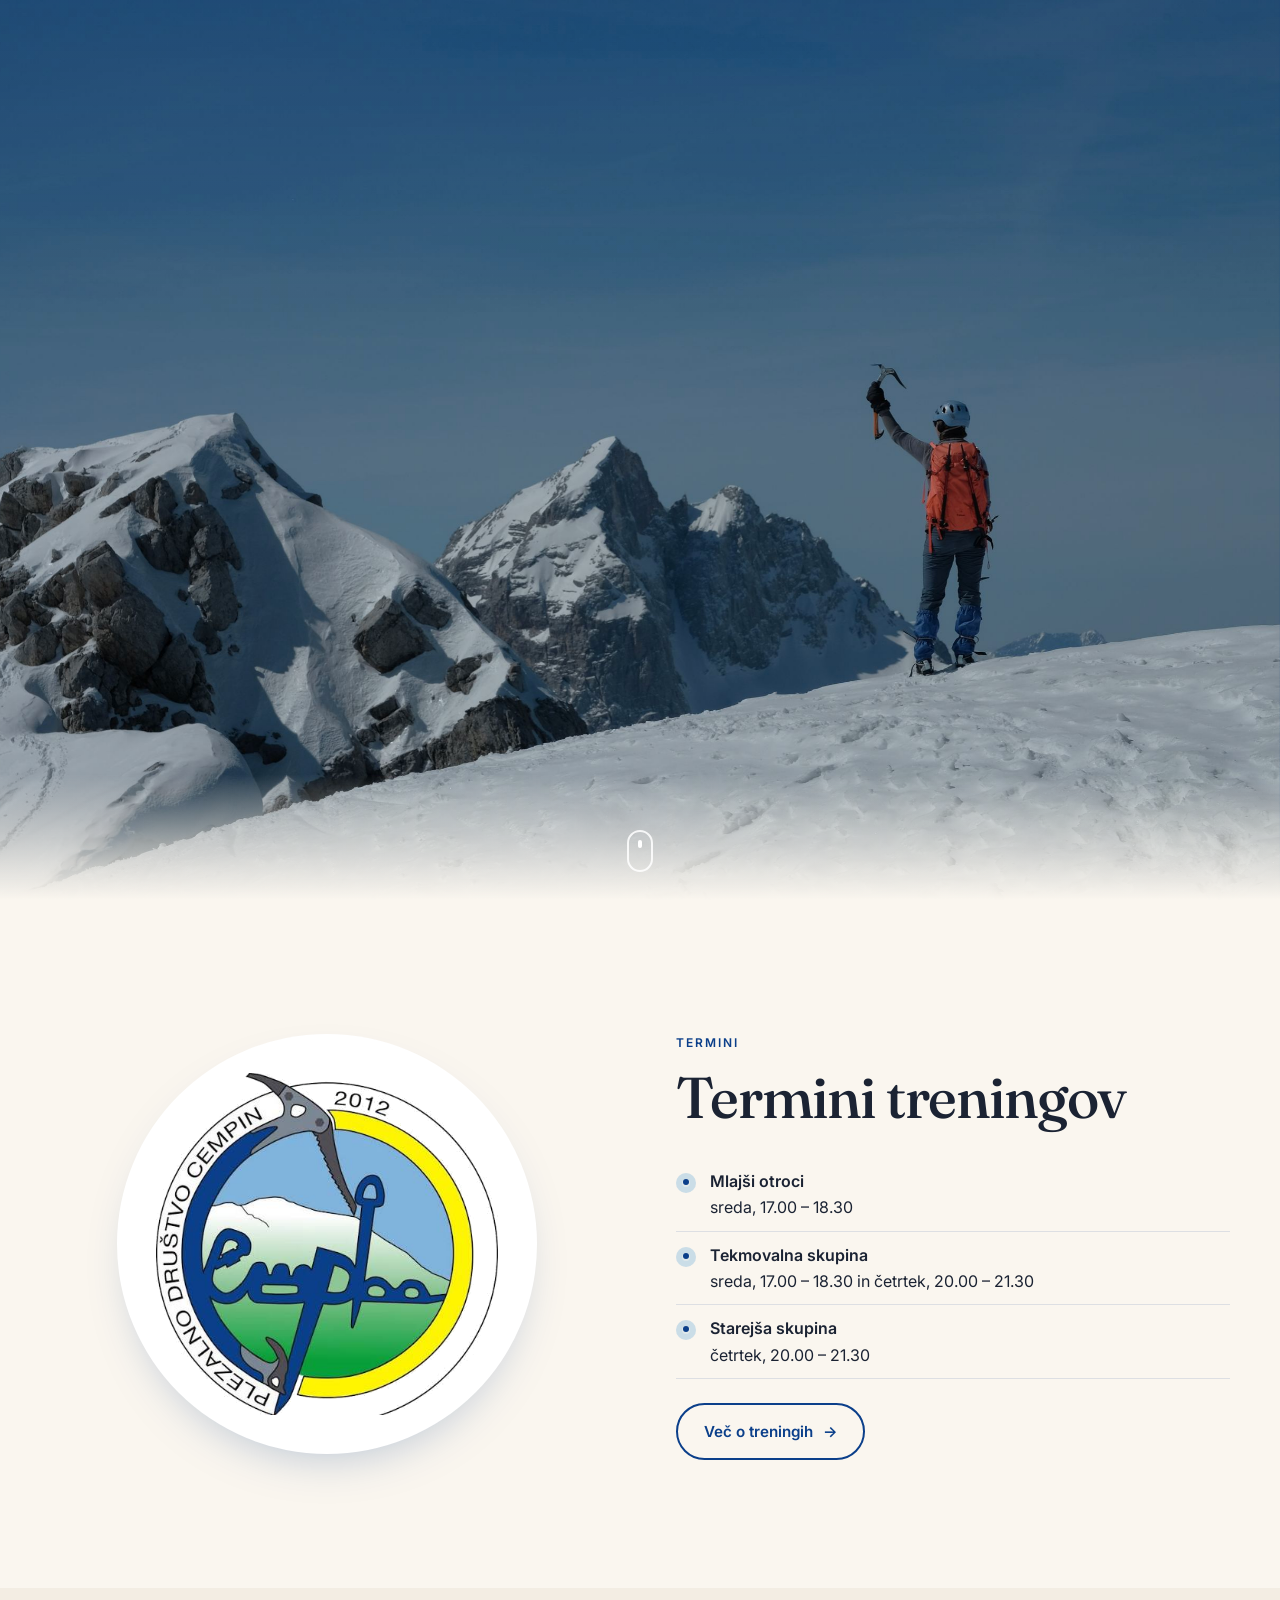
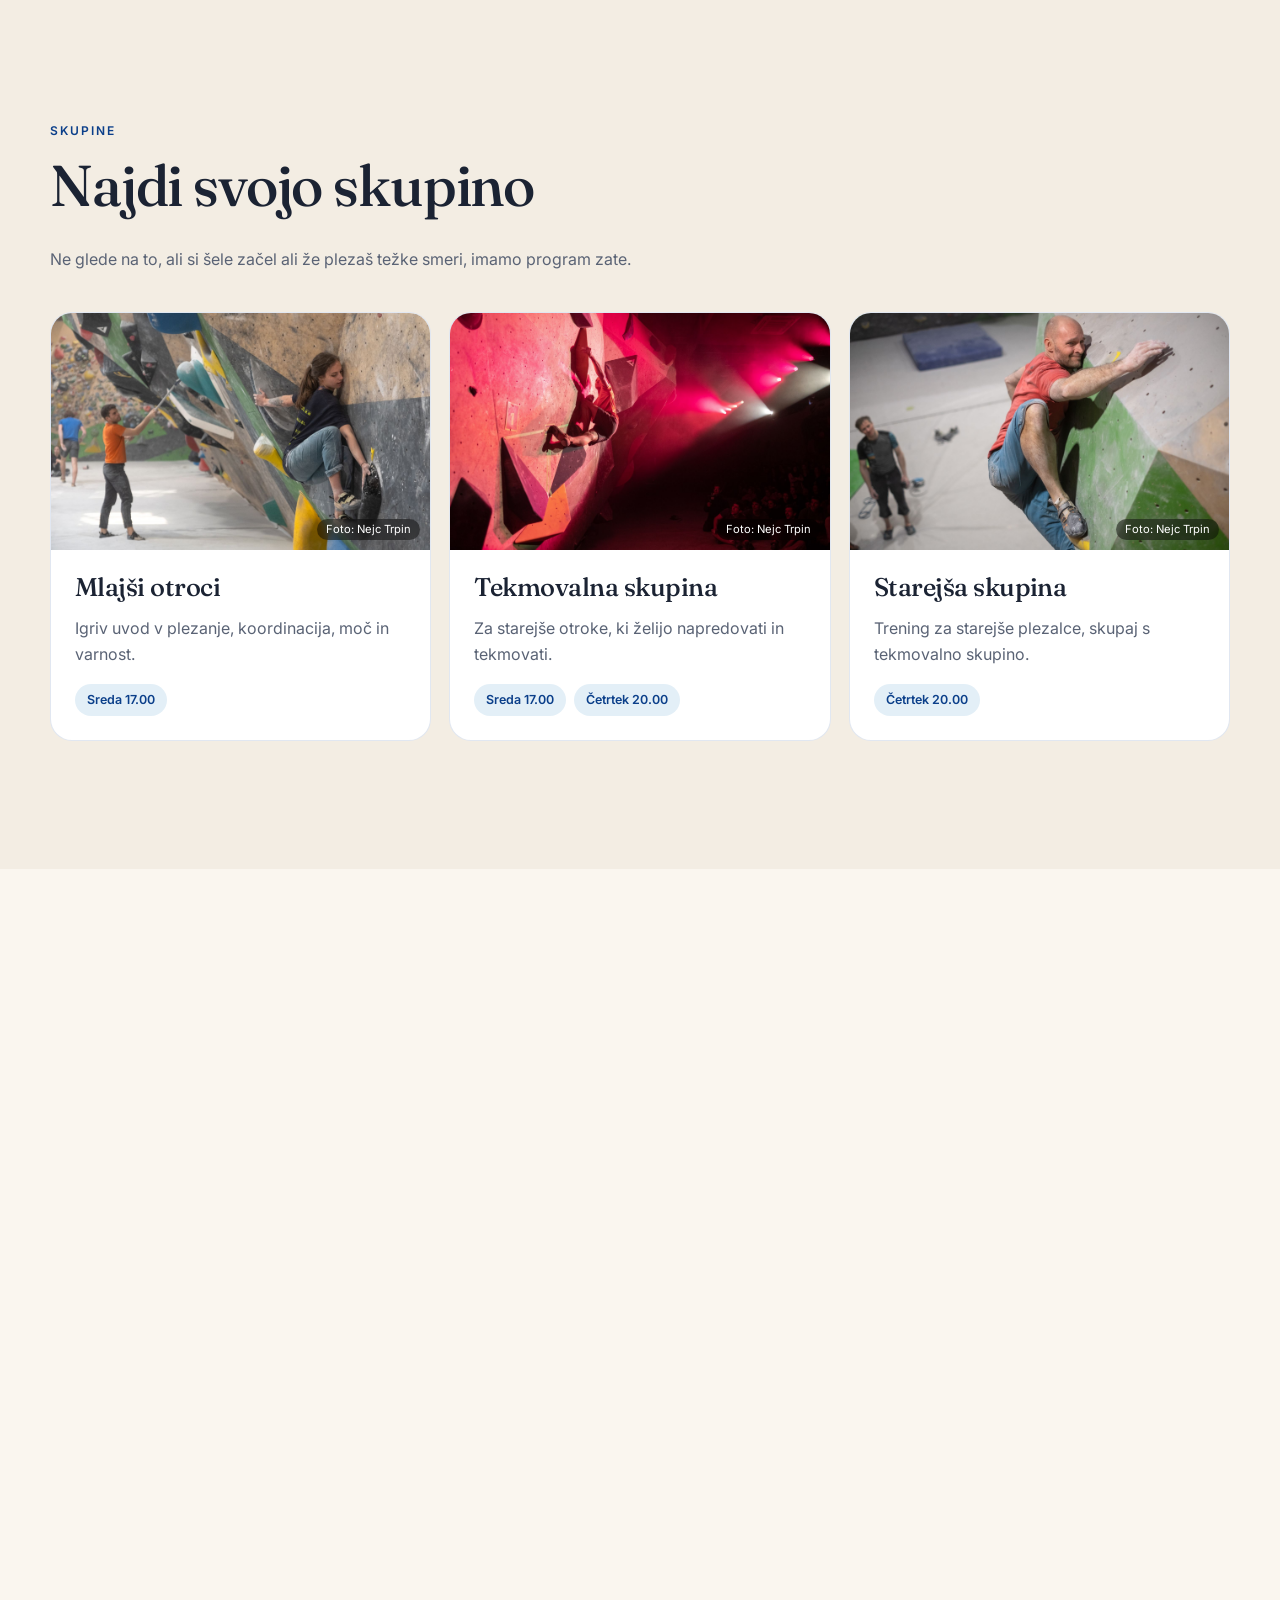
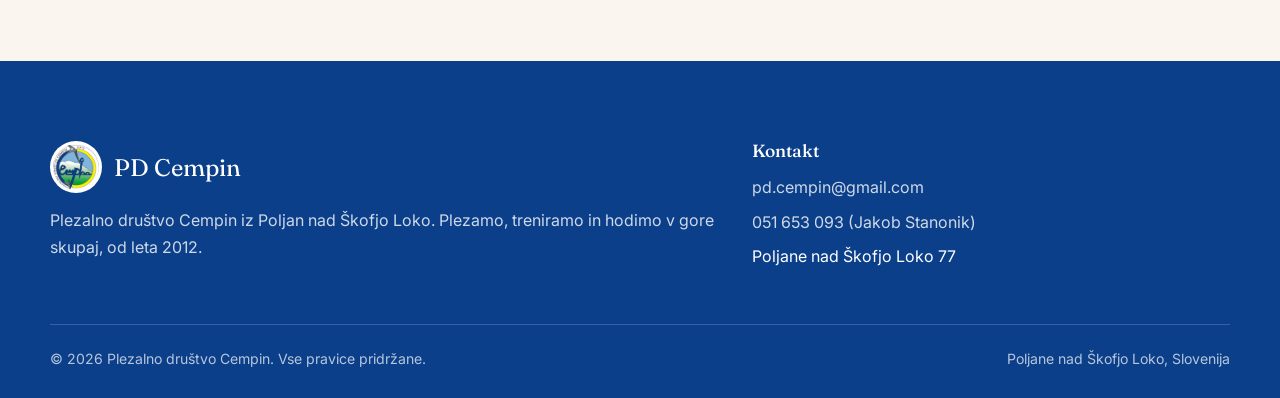
==== commit 4ffa5d10: "Add files via upload" ====
--- a/index.html
+++ b/index.html
@@ -1,25 +1,154 @@
-<!DOCTYPE html>
-<html lang="sl"><head><meta charset="utf-8"><meta name="viewport" content="width=device-width,initial-scale=1">
-<title>PD Cempin | Plezalno društvo Poljane</title>
-<meta name="description" content="PD Cempin: plezalno društvo iz Poljan nad Škofjo Loko. Treningi, izleti in plezanje v skupnosti.">
-<meta name="color-scheme" content="light dark">
-<script>try{var t=localStorage.getItem('theme')||(matchMedia('(prefers-color-scheme: dark)').matches?'dark':'light');document.documentElement.setAttribute('data-theme',t)}catch(e){}</script>
-<link rel="preconnect" href="https://fonts.googleapis.com"><link rel="preconnect" href="https://fonts.gstatic.com" crossorigin>
-<link href="https://fonts.googleapis.com/css2?family=Cormorant+Garamond:wght@300;400;600&family=Hanken+Grotesk:wght@400;500;600&display=swap" rel="stylesheet">
-<link rel="stylesheet" href="style.css"></head><body>
-<header><div class="in"><a class="logo" href="index.html" aria-label="PD Cempin, domov">PD Cempin</a>
-<div class="right"><nav id="nav"><a href="o-nas.html">O nas</a><a href="treningi.html">Treningi</a><a href="kontakt.html">Kontakt</a></nav><button class="tt" aria-label="Preklopi svetlo/temno temo"><i class="w"></i><i class="b"></i></button><button class="bg" aria-label="Meni" aria-expanded="false" aria-controls="nav"><span></span></button></div></div></header>
-<main>
-<div class="hero "><svg viewBox="0 0 1440 900" preserveAspectRatio="xMidYMax slice" aria-hidden="true"><defs><linearGradient id="s" x1="0" y1="0" x2="0" y2="1"><stop offset="0" stop-color="#1b5fa6"/><stop offset=".6" stop-color="#5bb2ea"/><stop offset="1" stop-color="#bfe3f8"/></linearGradient></defs><rect width="1440" height="900" fill="url(#s)"/><g fill="#fff" opacity=".55"><ellipse cx="240" cy="260" rx="190" ry="26"/><ellipse cx="340" cy="238" rx="120" ry="22"/><ellipse cx="1120" cy="330" rx="220" ry="28"/><ellipse cx="1230" cy="305" rx="130" ry="22"/></g><path d="M0 640L180 470l110 90 150-170 170 190 130-110 190 210 160-190 150 150 200-230v570H0z" fill="#8cc5ea" opacity=".75"/><path d="M0 720l140-120 130 80 190-160 170 180 150-110 200 190 170-170 290 170v310H0z" fill="#3f8fcf"/><path d="M0 820l200-110 160 80 220-120 200 130 190-90 260 120v70H0z" fill="#1c5c9c"/></svg><img src="images/banner.jpg" alt="" onerror="this.remove()"><div class="wrap"><h1>Plezamo skupaj.</h1><div class="cols"><p>Plezalno društvo iz Poljan nad Škofjo Loko za vse, ki jih vlečejo stene, skale in dobra družba.</p><div><a class="btn" href="kontakt.html">Postani član</a></div></div></div></div>
-<section><div class="wrap split"><figure class="ph " data-f="images/o-nas.jpg"><img src="images/o-nas.jpg" alt="Člani društva ob plezanju" loading="lazy" onerror="this.remove()"></figure><div><h2>O nas</h2><p>PD Cempin povezuje plezalce vseh stopenj. Od prvih korakov na steni do skupnih odprav v skale.</p><p>Tu napišite zgodbo društva, leto ustanovitve in kaj vas druži.</p><a class="btn dk" href="o-nas.html">Spoznaj društvo</a></div></div></section>
-<section class="alt"><div class="wrap split rev"><figure class="ph " data-f="images/treningi.jpg"><img src="images/treningi.jpg" alt="Trening na plezalni steni" loading="lazy" onerror="this.remove()"></figure><div><h2>Treningi</h2><p>Redni treningi za začetnike in izkušene. Opremo za prvi obisk lahko posodimo.</p><ul class="sched"><li><b>Ponedeljek</b><span>00:00 – 00:00</span></li><li><b>Sreda</b><span>00:00 – 00:00</span></li><li><b>Petek</b><span>00:00 – 00:00</span></li></ul><a class="btn dk" href="treningi.html">Vsi termini</a></div></div></section>
-<section><div class="wrap"><h2 class="big">Iz društva</h2><div class="cards">
-<div class="card"><figure class="ph " data-f="images/izlet.jpg"><img src="images/izlet.jpg" alt="Skupni izlet v skale" loading="lazy" onerror="this.remove()"></figure><h3>Izleti v naravo</h3><p>Skupna plezanja v skalah in športnih smereh.</p></div>
-<div class="card"><figure class="ph " data-f="images/tecaj.jpg"><img src="images/tecaj.jpg" alt="Tečaj plezanja" loading="lazy" onerror="this.remove()"></figure><h3>Tečaji</h3><p>Šola plezanja za tiste, ki šele začenjajo.</p></div>
-<div class="card"><figure class="ph " data-f="images/gore.jpg"><img src="images/gore.jpg" alt="Planinski vzpon" loading="lazy" onerror="this.remove()"></figure><h3>Gore</h3><p>Planinski in alpinistični vzponi s člani društva.</p></div></div></div></section>
-<section class="alt"><div class="wrap split"><figure class="ph wide" data-f="images/lokacija.jpg"><img src="images/lokacija.jpg" alt="Poljane nad Škofjo Loko" loading="lazy" onerror="this.remove()"></figure><div><h2>Kontakt</h2><p>Poljane nad Škofjo Loko 77<br>4223 Poljane nad Škofjo Loko</p><p><a href="mailto:pd.cempin@gmail.com">pd.cempin@gmail.com</a><br><a href="tel:+38641532138">041 532 138</a></p><a class="btn dk" href="kontakt.html">Kje smo</a></div></div></section>
-</main>
-<footer><div class="wrap"><div class="top"><div><a class="logo" href="index.html">PD Cempin</a><p>Plezalno društvo Cempin<br>Poljane nad Škofjo Loko 77, 4223 Poljane nad Škofjo Loko</p></div>
-<div class="links"><a href="o-nas.html">O nas</a><a href="treningi.html">Treningi</a><a href="kontakt.html">Kontakt</a><a href="#" rel="noopener">Instagram</a><a href="#" rel="noopener">Facebook</a></div></div>
-<div class="bot">© <span id="y"></span> PD Cempin. Vse pravice pridržane.</div></div></footer>
-<script src="script.js"></script></body></html>+<!doctype html>
+<html lang="sl" class="no-js">
+<head>
+  <meta charset="utf-8">
+  <meta name="viewport" content="width=device-width, initial-scale=1, viewport-fit=cover">
+  <title>PD Cempin · Plezalno društvo</title>
+  <meta name="description" content="Plezalno društvo Cempin iz Poljan nad Škofjo Loko: športno plezanje, alpinizem in treningi za vse starosti.">
+  <meta name="theme-color" content="#faf6ef" media="(prefers-color-scheme: light)">
+  <meta name="theme-color" content="#161618" media="(prefers-color-scheme: dark)">
+  <link rel="icon" href="assets/logo.png">
+  <link rel="preconnect" href="https://fonts.googleapis.com">
+  <link rel="preconnect" href="https://fonts.gstatic.com" crossorigin>
+  <link href="https://fonts.googleapis.com/css2?family=Fraunces:opsz,wght@9..144,400;9..144,500;9..144,600&family=Inter:wght@400;500;600&display=swap" rel="stylesheet">
+  <link rel="stylesheet" href="style.css">
+  <script>
+    // Tema se nastavi takoj, da stran ne utripne
+    try { var t = localStorage.getItem("cempin-theme"); if (t) document.documentElement.setAttribute("data-theme", t); } catch (e) {}
+  </script>
+</head>
+<body class="is-home">
+  <a class="skip-link" href="#vsebina">Preskoči na vsebino</a>
+  <header class="site-header">
+    <a class="brand" href="index.html" aria-label="PD Cempin, domov">
+      <img src="assets/logo.png" alt="" width="38" height="38">
+      PD Cempin
+    </a>
+    <div class="nav-wrap">
+      <nav class="main-nav" aria-label="Glavni meni">
+        <ul>
+          <li><a href="o-nas.html">O nas</a></li>
+          <li><a href="treningi.html">Treningi / Rekreacija</a></li>
+          <li><a href="kontakt.html">Kontakt</a></li>
+        </ul>
+      </nav>
+      <button class="theme-toggle" type="button" aria-label="Preklopi temni način" aria-pressed="false"></button>
+      <button class="menu-toggle" type="button" aria-label="Odpri meni" aria-expanded="false">
+        <span></span><span></span><span></span>
+      </button>
+    </div>
+  </header>
+
+  <main id="vsebina">
+    <!-- Naslovna slika: samo slika, brez besedila -->
+    <section class="hero" aria-label="Alpinist na zasneženem grebenu">
+      <img src="assets/fotografije/ntrp1092.jpg" alt="Alpinist na zasneženem grebenu pod gorskimi vrhovi" fetchpriority="high">
+      <span class="scroll-cue" aria-hidden="true"></span>
+    </section>
+
+    <h1 class="sr-only">Plezalno društvo Cempin</h1>
+
+
+    <!-- Mix: Treningi otrok -->
+    <section class="section">
+      <div class="container split split--reverse">
+        <div class="logo-badge reveal reveal--right">
+          <img src="assets/logo-izrez.png" alt="Logotip Plezalnega društva Cempin">
+        </div>
+        <div class="reveal reveal--left">
+          <span class="eyebrow">Termini</span>
+          <h2>Termini treningov</h2>
+          <ul class="ticks">
+            <li><strong>Mlajši otroci</strong><br>sreda, 17.00 – 18.30</li>
+            <li><strong>Tekmovalna skupina</strong><br>sreda, 17.00 – 18.30 in četrtek, 20.00 – 21.30</li>
+            <li><strong>Starejša skupina</strong><br>četrtek, 20.00 – 21.30</li>
+          </ul>
+          <a class="btn btn--ghost" href="treningi.html">Več o treningih <span class="arrow" aria-hidden="true">→</span></a>
+        </div>
+      </div>
+    </section>
+
+    <!-- Mix: Skupine -->
+    <section class="section section--alt">
+      <div class="container">
+        <div class="reveal" style="max-width:640px;margin-bottom:40px">
+          <span class="eyebrow">Skupine</span>
+          <h2>Najdi svojo skupino</h2>
+          <p>Ne glede na to, ali si šele začel ali že plezaš težke smeri, imamo program zate.</p>
+        </div>
+        <div class="cards cards--3">
+          <article class="card reveal" style="--d:0s">
+            <div class="card__img"><img src="assets/fotografije/ntrp1962.jpg" alt="Plezalka na umetni steni" loading="lazy" style="object-position:65% 40%"><span class="credit">Foto: Nejc Trpin</span></div>
+            <div class="card__body">
+              <h3>Mlajši otroci</h3>
+              <p>Igriv uvod v plezanje, koordinacija, moč in varnost.</p>
+              <div class="card__meta"><span class="tag">Sreda 17.00</span></div>
+            </div>
+          </article>
+          <article class="card reveal" style="--d:.12s">
+            <div class="card__img"><img src="assets/fotografije/ntrp1238.jpg" alt="Plezalka na tekmi v balvanih" loading="lazy" style="object-position:40% 40%"><span class="credit">Foto: Nejc Trpin</span></div>
+            <div class="card__body">
+              <h3>Tekmovalna skupina</h3>
+              <p>Za starejše otroke, ki želijo napredovati in tekmovati.</p>
+              <div class="card__meta"><span class="tag">Sreda 17.00</span><span class="tag">Četrtek 20.00</span></div>
+            </div>
+          </article>
+          <article class="card reveal" style="--d:.24s">
+            <div class="card__img"><img src="assets/fotografije/ntrp2214.jpg" alt="Plezalec na umetni steni" loading="lazy" style="object-position:60% 35%"><span class="credit">Foto: Nejc Trpin</span></div>
+            <div class="card__body">
+              <h3>Starejša skupina</h3>
+              <p>Trening za starejše plezalce, skupaj s tekmovalno skupino.</p>
+              <div class="card__meta"><span class="tag">Četrtek 20.00</span></div>
+            </div>
+          </article>
+        </div>
+      </div>
+    </section>
+
+    <!-- Rekreacija za vse generacije -->
+    <section class="section" id="rekreacija">
+      <div class="container">
+        <div class="band reveal reveal--zoom">
+          <img src="assets/fotografije/ntrp1822.jpg" alt="Plezalka na umetni steni" loading="lazy" style="object-position:55% 40%"><span class="credit">Foto: Nejc Trpin</span>
+          <div class="band__inner">
+            <span class="eyebrow" style="color:#fff">Sreda · 18.30 – 20.00</span>
+            <h2>Rekreacija za vse generacije</h2>
+            <p>Takoj po treningu otrok je stena odprta za vse, ki želijo plezati rekreativno, ne glede na starost ali znanje. Dobimo se v telovadnici Osnovne šole Ivana Tavčarja v Gorenji vasi.</p>
+            <div class="btn-row">
+              <a class="btn" href="treningi.html#rekreacija">Termini in podrobnosti <span class="arrow" aria-hidden="true">→</span></a>
+              <a class="btn btn--light-ghost" href="kontakt.html">Kontakt</a>
+            </div>
+          </div>
+        </div>
+      </div>
+    </section>
+  </main>
+
+  <footer class="site-footer">
+    <div class="container">
+      <div class="footer-grid">
+        <div>
+          <div class="footer-brand">
+            <img src="assets/logo.png" alt="" width="52" height="52">
+            <span>PD Cempin</span>
+          </div>
+          <p>Plezalno društvo Cempin iz Poljan nad Škofjo Loko. Plezamo, treniramo in hodimo v gore skupaj, od leta 2012.</p>
+        </div>
+        <div>
+          <h3>Kontakt</h3>
+          <ul>
+            <li><a href="mailto:pd.cempin@gmail.com">pd.cempin@gmail.com</a></li>
+            <li><a href="tel:+38651653093">051 653 093 (Jakob Stanonik)</a></li>
+            <li>Poljane nad Škofjo Loko 77</li>
+          </ul>
+        </div>
+      </div>
+      <div class="footer-bottom">
+        <span>© <span data-year>2026</span> Plezalno društvo Cempin. Vse pravice pridržane.</span>
+        <span>Poljane nad Škofjo Loko, Slovenija</span>
+      </div>
+    </div>
+  </footer>
+  <script src="script.js" defer></script>
+</body>
+</html>
--- a/style.css
+++ b/style.css
@@ -1,97 +1,721 @@
-:root{--bg:#FBF8F2;--bg2:#EEF5FB;--ink:#10223A;--mut:#566982;--brand:#2677BD;--navy:#0C2D57;--line:#e2dacb;--card:#fff;--serif:'Cormorant Garamond',Georgia,serif;--sans:'Hanken Grotesk',system-ui,sans-serif;--h:76px}
-[data-theme=dark]{--bg:#0A1424;--bg2:#0F1E36;--ink:#E7EFF8;--mut:#9DB1C8;--brand:#1D5E98;--navy:#0A3563;--line:#1d3250;--card:#122440}
-*{box-sizing:border-box;margin:0}
-html{scroll-behavior:smooth}
-body{font-family:var(--sans);background:var(--bg);color:var(--ink);line-height:1.7;font-size:17px;transition:background .3s,color .3s}
-a{color:inherit}img{max-width:100%;display:block}
-:focus-visible{outline:3px solid #7CC4F2;outline-offset:2px}
-.wrap{max-width:1160px;margin:0 auto;padding:0 24px}
-h1,h2,h3{font-family:var(--serif);font-weight:400;line-height:1;letter-spacing:-.01em}
-/* header */
-header{position:fixed;inset:0 0 auto;height:var(--h);z-index:50;color:#fff;transition:background .3s}
-header.solid,header.open{background:var(--brand)}
-header .in{height:100%;display:flex;align-items:stretch;justify-content:space-between;padding:0 0 0 28px}
-.logo{display:flex;align-items:center;font-family:var(--serif);font-size:1.9rem;font-weight:600;text-decoration:none}
-nav{display:flex;align-items:stretch}
-nav a{display:flex;align-items:center;padding:0 28px;text-decoration:none;font-weight:500;transition:background .2s}
-nav a:hover,nav a[aria-current]{background:var(--navy);color:#fff}
-.tt{align-self:center;margin:0 24px 0 8px;display:flex;gap:4px;padding:5px;border-radius:99px;background:rgba(255,255,255,.18);border:0;cursor:pointer}
-.tt i{width:22px;height:22px;border-radius:50%;display:block;border:2px solid transparent}
-.tt .w{background:#fff}.tt .b{background:#000}
-html:not([data-theme=dark]) .tt .w,[data-theme=dark] .tt .b{border-color:#7CC4F2}
-.bg{display:none;background:none;border:0;color:#fff;width:64px;cursor:pointer}
-.bg span,.bg span:before,.bg span:after{display:block;width:24px;height:2px;background:#fff;margin:auto;position:relative;transition:.2s}
-.bg span:before,.bg span:after{content:"";position:absolute;left:0}
-.bg span:before{top:-7px}.bg span:after{top:7px}
-header.open .bg span{background:transparent}header.open .bg span:before{top:0;transform:rotate(45deg)}header.open .bg span:after{top:0;transform:rotate(-45deg)}
-.right{display:flex;align-items:stretch}
-@media(max-width:860px){
- .bg{display:block}.logo{font-size:1.6rem}header .in{padding-left:20px}
- nav{position:absolute;top:var(--h);left:0;right:0;flex-direction:column;background:var(--brand);max-height:0;overflow:hidden;transition:max-height .3s}
- header.open nav{max-height:340px}nav a{height:58px;padding:0 24px;border-top:1px solid rgba(255,255,255,.15)}
- .tt{margin:0 4px 0 0}}
-/* hero */
-.hero{position:relative;min-height:100svh;color:#fff;display:flex;flex-direction:column;justify-content:flex-end;overflow:hidden;background:linear-gradient(#1c64a8,#4aa3e0 55%,#a9d9f6)}
-.hero.short{min-height:62svh}
-.hero svg,.hero>img{position:absolute;inset:0;width:100%;height:100%;object-fit:cover}
-.hero:after{content:"";position:absolute;inset:0;background:linear-gradient(rgba(8,30,60,.35),transparent 40%,rgba(8,30,60,.35))}
-.hero .wrap{position:relative;z-index:2;padding-bottom:56px;padding-top:120px}
-.hero h1{font-size:clamp(3.4rem,11.5vw,10.5rem);font-weight:300;letter-spacing:-.03em;text-shadow:0 2px 30px rgba(8,40,80,.25)}
-.hero.short h1{font-size:clamp(3.4rem,10vw,8rem)}
-.cols{display:grid;grid-template-columns:1fr 1fr;gap:40px;margin-top:34px;align-items:end}
-.cols p{max-width:420px;font-size:1.02rem}
-.btn{display:inline-block;padding:14px 30px;border-radius:99px;background:#fff;color:var(--navy);font-weight:600;text-decoration:none;transition:.2s}
-.btn:hover{background:var(--navy);color:#fff}
-.btn.dk{background:var(--brand);color:#fff}.btn.dk:hover{background:var(--navy)}
-@media(max-width:700px){.cols{grid-template-columns:1fr;gap:20px}}
-/* sections */
-section{padding:100px 0}
-section.alt{background:var(--bg2)}
-.split{display:grid;grid-template-columns:1fr 1fr;gap:64px;align-items:center}
-.split.rev .ph{order:2}
-.split h2{font-size:clamp(3rem,7vw,5.6rem);font-weight:300;margin-bottom:26px;color:var(--brand)}
-[data-theme=dark] .split h2{color:#7CC4F2}
-.split p{color:var(--mut);margin-bottom:18px;max-width:520px}
-.split .btn{margin-top:10px}
-@media(max-width:860px){.split{grid-template-columns:1fr;gap:34px}.split.rev .ph{order:0}section{padding:70px 0}}
-.ph{position:relative;aspect-ratio:4/5;border-radius:6px;overflow:hidden;background:linear-gradient(160deg,#5eb0e8,#1d5e98);display:grid;place-items:center;color:rgba(255,255,255,.7);font-size:.9rem}
-.ph.wide{aspect-ratio:3/2}
-.ph:before{content:attr(data-f);position:absolute}
-.ph img{position:absolute;inset:0;width:100%;height:100%;object-fit:cover}
-.sched{list-style:none;padding:0;margin:20px 0 6px;border-top:1px solid var(--line);max-width:520px}
-.sched li{display:flex;justify-content:space-between;gap:16px;padding:14px 0;border-bottom:1px solid var(--line)}
-.sched b{font-weight:600}.sched span{color:var(--mut)}
-.cards{display:grid;grid-template-columns:repeat(3,1fr);gap:24px;margin-top:44px}
-.card h3{font-size:1.9rem;margin:16px 0 8px}.card p{color:var(--mut);font-size:.98rem}
-.card .ph{aspect-ratio:4/3}
-@media(max-width:860px){.cards{grid-template-columns:1fr}}
-h2.big{font-size:clamp(3rem,7vw,5.6rem);font-weight:300;color:var(--brand)}
-[data-theme=dark] h2.big{color:#7CC4F2}
-.info{display:grid;gap:22px}.info dt{color:var(--mut);font-size:.9rem}.info dd{font-size:1.2rem}
-.info a{text-decoration:none;border-bottom:2px solid var(--brand)}
-.map{width:100%;height:100%;min-height:340px;border:0;border-radius:6px;filter:saturate(.85)}
-[data-theme=dark] .map{filter:invert(.9) hue-rotate(180deg) saturate(.7)}
-/* footer */
-footer{background:var(--brand);color:#fff;padding:56px 0 34px}
-footer .top{display:flex;justify-content:space-between;gap:30px;flex-wrap:wrap}
-footer .logo{font-size:2.2rem}footer p,footer a{opacity:.9;font-size:.98rem}
-footer .links{display:flex;gap:24px;flex-wrap:wrap;align-items:center}
-footer .bot{border-top:1px solid rgba(255,255,255,.25);margin-top:36px;padding-top:20px;font-size:.9rem;opacity:.85}
-@media(prefers-reduced-motion:reduce){*{transition:none!important;scroll-behavior:auto}}
-
-.logo-card{background:#fff;border-radius:50%;aspect-ratio:1;max-width:420px;width:100%;margin:0 auto;padding:6%;display:grid;place-items:center;box-shadow:0 20px 60px rgba(12,45,87,.18)}
-.logo-card img{width:100%;border-radius:50%}
-.stats{background:var(--brand);color:#fff;padding:56px 0}
-.stats .wrap{display:grid;grid-template-columns:repeat(3,1fr);gap:24px;text-align:center}
-.stats b{display:block;font-family:var(--serif);font-weight:300;font-size:clamp(3rem,8vw,6rem);line-height:1}
-.stats span{opacity:.9;font-size:.95rem}
-.tl{list-style:none;padding:0;margin-top:48px;border-left:2px solid var(--brand);margin-left:8px}
-.tl li{display:grid;grid-template-columns:200px 1fr;gap:28px;padding:0 0 40px 34px;position:relative}
-.tl li:before{content:"";position:absolute;left:-9px;top:10px;width:16px;height:16px;border-radius:50%;background:var(--bg);border:3px solid var(--brand)}
-.tl b{font-family:var(--serif);font-weight:400;font-size:2.2rem;line-height:1.1;color:var(--brand)}
-[data-theme=dark] .tl b{color:#7CC4F2}
-.tl h3{font-size:1.7rem;margin-bottom:6px}.tl p{color:var(--mut);max-width:620px}
-@media(max-width:700px){.tl li{grid-template-columns:1fr;gap:6px}.stats .wrap{gap:10px}.stats span{font-size:.8rem}}
-.quote{background:var(--navy);color:#fff;text-align:center;padding:110px 0}
-.quote blockquote{font-family:var(--serif);font-weight:300;font-size:clamp(2.2rem,6vw,4.6rem);line-height:1.1;max-width:900px;margin:0 auto 24px}
-.quote cite{font-style:normal;opacity:.8}
+/* =========================================================
+   PD Cempin — slog
+   Barve so vzete iz logotipa: svetlo modra #80B4DC, temno modra #0B3F8A
+   ========================================================= */
+
+:root {
+  --blue-light: #80b4dc;
+  --blue-dark: #0b3f8a;
+  --blue-deep: #082f68;
+
+  --bg: #faf6ef;          /* toplo bela */
+  --bg-alt: #f3ede3;
+  --surface: #ffffff;
+  --text: #1b2333;
+  --text-soft: #5a6375;
+  --line: rgba(11, 63, 138, 0.12);
+  --accent: var(--blue-dark);
+  --accent-soft: rgba(128, 180, 220, 0.22);
+  --shadow: 0 20px 50px -24px rgba(11, 63, 138, 0.35);
+
+  --header-h: 72px;
+  --radius: 22px;
+  --ease: cubic-bezier(0.22, 1, 0.36, 1);
+  --font-display: "Fraunces", Georgia, serif;
+  --font-body: "Inter", system-ui, -apple-system, "Segoe UI", sans-serif;
+
+  color-scheme: light;
+}
+
+/* Temni način: temno siva, ne modra */
+@media (prefers-color-scheme: dark) {
+  :root:not([data-theme="light"]) {
+    --bg: #161618;
+    --bg-alt: #1e1e21;
+    --surface: #252528;
+    --text: #ececee;
+    --text-soft: #a3a3ab;
+    --line: rgba(255, 255, 255, 0.09);
+    --accent: var(--blue-light);
+    --accent-soft: rgba(128, 180, 220, 0.12);
+    --shadow: 0 20px 50px -24px rgba(0, 0, 0, 0.7);
+    color-scheme: dark;
+  }
+}
+:root[data-theme="dark"] {
+  --bg: #161618;
+  --bg-alt: #1e1e21;
+  --surface: #252528;
+  --text: #ececee;
+  --text-soft: #a3a3ab;
+  --line: rgba(255, 255, 255, 0.09);
+  --accent: var(--blue-light);
+  --accent-soft: rgba(128, 180, 220, 0.12);
+  --shadow: 0 20px 50px -24px rgba(0, 0, 0, 0.7);
+  color-scheme: dark;
+}
+
+/* ---------- Osnova ---------- */
+*, *::before, *::after { box-sizing: border-box; }
+html { scroll-behavior: smooth; -webkit-text-size-adjust: 100%; overflow-x: clip; }
+body {
+  margin: 0;
+  font-family: var(--font-body);
+  font-size: 1rem;
+  line-height: 1.65;
+  color: var(--text);
+  background: var(--bg);
+  transition: background-color 0.5s var(--ease), color 0.5s var(--ease);
+  overflow-x: hidden;
+  overflow-x: clip;
+}
+img { max-width: 100%; display: block; }
+a { color: inherit; }
+h1, h2, h3 {
+  font-family: var(--font-display);
+  font-weight: 500;
+  line-height: 1.08;
+  letter-spacing: -0.02em;
+  margin: 0 0 0.5em;
+}
+h1 { font-size: clamp(2.6rem, 9vw, 6rem); }
+h2 { font-size: clamp(2rem, 6vw, 3.6rem); }
+h3 { font-size: clamp(1.25rem, 3vw, 1.6rem); }
+p { margin: 0 0 1em; color: var(--text-soft); }
+
+.container { width: min(1180px, 100% - 32px); margin-inline: auto; }
+.section { padding: clamp(64px, 12vw, 128px) 0; }
+.section--alt { background: var(--bg-alt); transition: background-color 0.5s var(--ease); }
+
+.eyebrow {
+  display: inline-block;
+  font-size: 0.75rem;
+  font-weight: 600;
+  letter-spacing: 0.16em;
+  text-transform: uppercase;
+  color: var(--accent);
+  margin-bottom: 14px;
+}
+
+.skip-link {
+  position: absolute; left: -999px; top: 8px; z-index: 200;
+  background: var(--blue-dark); color: #fff; padding: 8px 14px; border-radius: 8px;
+}
+.skip-link:focus { left: 8px; }
+
+/* ---------- Glava / navigacija ---------- */
+.site-header {
+  position: fixed;
+  inset: 0 0 auto 0;
+  height: var(--header-h);
+  z-index: 100;
+  display: flex;
+  align-items: stretch;
+  justify-content: space-between;
+  padding-left: 16px;
+  background: color-mix(in srgb, var(--bg) 82%, transparent);
+  backdrop-filter: blur(14px) saturate(1.4);
+  -webkit-backdrop-filter: blur(14px) saturate(1.4);
+  border-bottom: 1px solid var(--line);
+  transition: transform 0.6s var(--ease), opacity 0.6s var(--ease),
+              background-color 0.5s var(--ease);
+}
+/* Na naslovni strani je glava sprva skrita — vidna je le slika */
+.is-home .site-header {
+  transform: translateY(-100%);
+  opacity: 0;
+}
+.is-home .site-header.is-visible {
+  transform: none;
+  opacity: 1;
+}
+/* Nad sliko je glava prosojna, dokler ne odscrollaš */
+.is-home .site-header.over-hero {
+  background: linear-gradient(to bottom, rgba(8, 30, 66, 0.55), rgba(8, 30, 66, 0));
+  border-bottom-color: transparent;
+  backdrop-filter: none;
+  -webkit-backdrop-filter: none;
+  color: #fff;
+}
+
+.brand {
+  display: flex;
+  align-items: center;
+  gap: 10px;
+  text-decoration: none;
+  font-family: var(--font-display);
+  font-size: 1.35rem;
+  font-weight: 600;
+  letter-spacing: -0.01em;
+  padding-right: 18px;
+  transition: background-color 0.3s var(--ease), color 0.3s var(--ease);
+}
+.brand img {
+  width: 38px; height: 38px;
+  border-radius: 50%;
+  background: #fff;
+  padding: 2px;
+}
+
+.nav-wrap { display: flex; align-items: stretch; }
+
+.main-nav ul {
+  list-style: none;
+  margin: 0; padding: 0;
+  display: flex;
+  height: 100%;
+}
+.main-nav a {
+  display: flex;
+  align-items: center;
+  height: 100%;
+  padding: 0 22px;
+  text-decoration: none;
+  font-weight: 500;
+  font-size: 0.95rem;
+  position: relative;
+  transition: background-color 0.3s var(--ease), color 0.3s var(--ease);
+}
+/* Hover čez celo višino: temno modra, bel napis */
+.main-nav a:hover,
+.main-nav a:focus-visible,
+.brand:hover,
+.brand:focus-visible {
+  background: var(--blue-dark);
+  color: #fff;
+  outline: none;
+}
+.main-nav a[aria-current="page"]::after {
+  content: "";
+  position: absolute;
+  left: 22px; right: 22px; bottom: 16px;
+  height: 2px;
+  background: currentColor;
+  border-radius: 2px;
+}
+
+/* Okrogel stikalo za temni/svetli način — belo + črno */
+.theme-toggle {
+  align-self: center;
+  margin: 0 16px 0 10px;
+  width: 38px; height: 38px;
+  border-radius: 50%;
+  border: 2px solid currentColor;
+  padding: 0;
+  cursor: pointer;
+  background: linear-gradient(135deg, #ffffff 50%, #111111 50%);
+  box-shadow: 0 4px 14px rgba(0, 0, 0, 0.18);
+  transition: transform 0.6s var(--ease);
+  flex-shrink: 0;
+}
+.theme-toggle:hover { transform: rotate(180deg) scale(1.06); }
+:root[data-theme="dark"] .theme-toggle { transform: rotate(180deg); }
+:root[data-theme="dark"] .theme-toggle:hover { transform: rotate(360deg) scale(1.06); }
+.theme-toggle:focus-visible { outline: 3px solid var(--blue-light); outline-offset: 3px; }
+
+.menu-toggle {
+  display: none;
+  align-self: center;
+  width: 42px; height: 42px;
+  border: 0; background: transparent; color: inherit;
+  cursor: pointer;
+  padding: 0;
+  position: relative;
+}
+.menu-toggle span {
+  position: absolute; left: 10px; right: 10px; height: 2px;
+  background: currentColor; border-radius: 2px;
+  transition: transform 0.4s var(--ease), opacity 0.3s;
+}
+.menu-toggle span:nth-child(1) { top: 14px; }
+.menu-toggle span:nth-child(2) { top: 20px; }
+.menu-toggle span:nth-child(3) { top: 26px; }
+.menu-open .menu-toggle span:nth-child(1) { transform: translateY(6px) rotate(45deg); }
+.menu-open .menu-toggle span:nth-child(2) { opacity: 0; }
+.menu-open .menu-toggle span:nth-child(3) { transform: translateY(-6px) rotate(-45deg); }
+
+/* Mobilni meni */
+@media (max-width: 760px) {
+  .menu-toggle { display: block; }
+  .theme-toggle { margin: 0 6px 0 0; }
+  .nav-wrap { flex-direction: row-reverse; align-items: center; padding-right: 10px; }
+  .main-nav {
+    position: fixed;
+    top: var(--header-h); left: 0; right: 0;
+    background: var(--bg);
+    color: var(--text);
+    border-bottom: 1px solid var(--line);
+    clip-path: inset(0 0 100% 0);
+    transition: clip-path 0.5s var(--ease);
+  }
+  .menu-open .main-nav { clip-path: inset(0 0 0 0); }
+  .main-nav ul { flex-direction: column; height: auto; }
+  .main-nav a {
+    height: auto;
+    padding: 20px 24px;
+    font-size: 1.15rem;
+    border-top: 1px solid var(--line);
+  }
+  .main-nav a[aria-current="page"]::after { left: 24px; right: auto; width: 24px; bottom: 12px; }
+  .brand { font-size: 1.2rem; }
+  .brand img { width: 34px; height: 34px; }
+}
+
+/* ---------- Naslovna slika (samo slika, brez besedila) ---------- */
+.hero {
+  position: relative;
+  height: 100vh;
+  height: 100svh;
+  min-height: 480px;
+  overflow: hidden;
+  background: #0b3f8a;
+}
+.hero img {
+  width: 100%; height: 100%;
+  object-fit: cover;
+  object-position: 72% 45%;
+  transform: scale(1.12);
+  animation: heroIn 2.4s var(--ease) forwards;
+  will-change: transform;
+}
+/* Rahel moder ton čez sliko */
+.hero::after {
+  content: "";
+  position: absolute; inset: 0;
+  background:
+    linear-gradient(180deg, rgba(11, 63, 138, 0.18) 0%, rgba(11, 63, 138, 0) 35%),
+    linear-gradient(0deg, var(--bg) 0%, rgba(0, 0, 0, 0) 14%);
+  mix-blend-mode: normal;
+  pointer-events: none;
+}
+@keyframes heroIn {
+  from { transform: scale(1.12); filter: saturate(0.6) brightness(1.1); }
+  to   { transform: scale(1); filter: saturate(1.08) hue-rotate(-4deg); }
+}
+.scroll-cue {
+  position: absolute;
+  left: 50%; bottom: 28px;
+  width: 26px; height: 42px;
+  margin-left: -13px;
+  border: 2px solid rgba(255, 255, 255, 0.85);
+  border-radius: 14px;
+  z-index: 2;
+  opacity: 0;
+  animation: fadeIn 1s 1.8s var(--ease) forwards;
+}
+.scroll-cue::before {
+  content: "";
+  position: absolute; left: 50%; top: 8px;
+  width: 4px; height: 8px; margin-left: -2px;
+  border-radius: 2px;
+  background: #fff;
+  animation: cue 1.8s infinite var(--ease);
+}
+@keyframes cue {
+  0% { transform: translateY(0); opacity: 1; }
+  80% { transform: translateY(14px); opacity: 0; }
+  100% { opacity: 0; }
+}
+@keyframes fadeIn { to { opacity: 1; } }
+
+/* ---------- Glava podstrani ---------- */
+.page-head {
+  padding: calc(var(--header-h) + clamp(48px, 10vw, 110px)) 0 clamp(40px, 7vw, 80px);
+  position: relative;
+  overflow: hidden;
+}
+.page-head::before {
+  content: "";
+  position: absolute;
+  width: 60vmax; height: 60vmax;
+  right: -25vmax; top: -30vmax;
+  border-radius: 50%;
+  background: radial-gradient(circle, var(--accent-soft), transparent 70%);
+  pointer-events: none;
+}
+.page-head p { max-width: 560px; font-size: 1.1rem; }
+
+/* ---------- Postavitev: slika ob besedilu ---------- */
+.split {
+  display: grid;
+  gap: clamp(28px, 6vw, 72px);
+  align-items: center;
+}
+@media (min-width: 860px) {
+  .split { grid-template-columns: 1fr 1fr; }
+  .split--reverse .split__media { order: 2; }
+}
+.split__media {
+  position: relative;
+  border-radius: var(--radius);
+  overflow: hidden;
+  box-shadow: var(--shadow);
+  aspect-ratio: 4 / 5;
+}
+.split__media img {
+  width: 100%; height: 100%;
+  object-fit: cover;
+  transition: transform 1.2s var(--ease);
+}
+.split__media:hover img { transform: scale(1.05); }
+.split__media--logo {
+  background: #fff;
+  display: grid;
+  place-items: center;
+  aspect-ratio: 1;
+}
+.split__media--logo img { width: 72%; height: auto; object-fit: contain; }
+
+.media-badge {
+  position: absolute;
+  left: 16px; bottom: 16px;
+  background: var(--blue-dark);
+  color: #fff;
+  font-size: 0.8rem;
+  font-weight: 600;
+  padding: 8px 14px;
+  border-radius: 999px;
+}
+
+/* ---------- Gumbi ---------- */
+.btn {
+  display: inline-flex;
+  align-items: center;
+  gap: 10px;
+  padding: 14px 26px;
+  border-radius: 999px;
+  background: var(--blue-dark);
+  color: #fff;
+  text-decoration: none;
+  font-weight: 600;
+  font-size: 0.95rem;
+  border: 2px solid var(--blue-dark);
+  transition: transform 0.35s var(--ease), background-color 0.3s, color 0.3s, box-shadow 0.35s;
+}
+.btn:hover { transform: translateY(-2px); box-shadow: 0 12px 28px -12px rgba(11, 63, 138, 0.6); }
+.btn--ghost { background: transparent; color: var(--accent); border-color: currentColor; }
+.btn--ghost:hover { background: var(--blue-dark); color: #fff; border-color: var(--blue-dark); }
+.btn .arrow { transition: transform 0.35s var(--ease); }
+.btn:hover .arrow { transform: translateX(4px); }
+.btn-row { display: flex; flex-wrap: wrap; gap: 12px; margin-top: 8px; }
+
+/* ---------- Številke ---------- */
+.stats {
+  display: grid;
+  grid-template-columns: repeat(2, 1fr);
+  gap: 1px;
+  background: var(--line);
+  border: 1px solid var(--line);
+  border-radius: var(--radius);
+  overflow: hidden;
+}
+@media (min-width: 760px) { .stats { grid-template-columns: repeat(4, 1fr); } }
+.stat {
+  background: var(--bg);
+  padding: clamp(22px, 4vw, 40px);
+  transition: background-color 0.5s var(--ease);
+}
+.stat strong {
+  display: block;
+  font-family: var(--font-display);
+  font-size: clamp(2rem, 6vw, 3.2rem);
+  font-weight: 500;
+  color: var(--accent);
+  line-height: 1;
+  margin-bottom: 8px;
+}
+.stat span { font-size: 0.9rem; color: var(--text-soft); }
+
+/* ---------- Kartice ---------- */
+.cards {
+  display: grid;
+  gap: 18px;
+  grid-template-columns: 1fr;
+}
+@media (min-width: 640px) { .cards { grid-template-columns: repeat(2, 1fr); } }
+@media (min-width: 1000px) { .cards--3 { grid-template-columns: repeat(3, 1fr); } }
+.card {
+  background: var(--surface);
+  border: 1px solid var(--line);
+  border-radius: var(--radius);
+  overflow: hidden;
+  display: flex;
+  flex-direction: column;
+  transition: transform 0.5s var(--ease), box-shadow 0.5s var(--ease), background-color 0.5s var(--ease);
+}
+.card:hover { transform: translateY(-6px); box-shadow: var(--shadow); }
+.card__img { aspect-ratio: 16 / 10; overflow: hidden; }
+.card__img img { width: 100%; height: 100%; object-fit: cover; transition: transform 1s var(--ease); }
+.card:hover .card__img img { transform: scale(1.06); }
+.card__body { padding: 24px; flex: 1; display: flex; flex-direction: column; }
+.card__body p { margin-bottom: 16px; }
+.card__meta {
+  margin-top: auto;
+  display: flex; flex-wrap: wrap; gap: 8px;
+}
+.tag {
+  font-size: 0.78rem;
+  font-weight: 600;
+  padding: 6px 12px;
+  border-radius: 999px;
+  background: var(--accent-soft);
+  color: var(--accent);
+}
+
+/* ---------- Seznam s kljukicami ---------- */
+.ticks { list-style: none; padding: 0; margin: 0 0 24px; }
+.ticks li {
+  position: relative;
+  padding: 10px 0 10px 34px;
+  border-bottom: 1px solid var(--line);
+}
+.ticks li::before {
+  content: "";
+  position: absolute; left: 0; top: 15px;
+  width: 20px; height: 20px;
+  border-radius: 50%;
+  background: var(--accent-soft);
+  box-shadow: inset 0 0 0 6px var(--accent-soft);
+}
+.ticks li::after {
+  content: "";
+  position: absolute; left: 7px; top: 21px;
+  width: 6px; height: 6px;
+  border-radius: 50%;
+  background: var(--accent);
+}
+
+/* ---------- Urnik ---------- */
+.schedule {
+  border: 1px solid var(--line);
+  border-radius: var(--radius);
+  overflow: hidden;
+  background: var(--surface);
+}
+.schedule__row {
+  display: grid;
+  grid-template-columns: 1fr;
+  gap: 4px;
+  padding: 18px 22px;
+  border-top: 1px solid var(--line);
+  transition: background-color 0.3s;
+}
+.schedule__row:first-child { border-top: 0; }
+.schedule__row:hover { background: var(--accent-soft); }
+.schedule__day { font-weight: 600; }
+.schedule__time { font-family: var(--font-display); font-size: 1.25rem; color: var(--accent); }
+@media (min-width: 640px) {
+  .schedule__row { grid-template-columns: 140px 1fr auto; align-items: center; gap: 20px; }
+}
+.note { font-size: 0.9rem; margin-top: 14px; }
+
+/* ---------- Pasica s sliko ---------- */
+.band {
+  position: relative;
+  border-radius: var(--radius);
+  overflow: hidden;
+  min-height: 360px;
+  display: grid;
+  align-items: end;
+  color: #fff;
+  isolation: isolate;
+}
+.band img {
+  position: absolute; inset: 0;
+  width: 100%; height: 100%;
+  object-fit: cover;
+  z-index: -2;
+}
+.band::before {
+  content: "";
+  position: absolute; inset: 0;
+  background: linear-gradient(0deg, rgba(8, 47, 104, 0.95) 10%, rgba(8, 47, 104, 0.55) 55%, rgba(8, 47, 104, 0.1) 100%);
+  z-index: -1;
+}
+.band__inner { padding: clamp(28px, 6vw, 56px); max-width: 640px; }
+.band p { color: rgba(255, 255, 255, 0.85); }
+.band .btn { background: #fff; color: var(--blue-dark); border-color: #fff; }
+
+/* ---------- Kontakt ---------- */
+.contact-grid { display: grid; gap: 18px; }
+@media (min-width: 860px) { .contact-grid { grid-template-columns: 1fr 1.2fr; } }
+.contact-list { list-style: none; padding: 0; margin: 0; display: grid; gap: 12px; }
+.contact-item {
+  display: flex;
+  gap: 16px;
+  align-items: flex-start;
+  padding: 20px;
+  background: var(--surface);
+  border: 1px solid var(--line);
+  border-radius: 18px;
+  text-decoration: none;
+  transition: transform 0.4s var(--ease), border-color 0.3s, background-color 0.5s var(--ease);
+}
+a.contact-item:hover { transform: translateX(4px); border-color: var(--accent); }
+.contact-item svg { flex-shrink: 0; width: 24px; height: 24px; color: var(--accent); margin-top: 2px; }
+.contact-item small { display: block; color: var(--text-soft); font-size: 0.8rem; text-transform: uppercase; letter-spacing: 0.1em; }
+.contact-item strong { font-weight: 600; word-break: break-word; }
+
+.map {
+  border-radius: var(--radius);
+  overflow: hidden;
+  border: 1px solid var(--line);
+  min-height: 360px;
+  box-shadow: var(--shadow);
+}
+.map iframe { width: 100%; height: 100%; min-height: 360px; border: 0; display: block; }
+:root[data-theme="dark"] .map iframe { filter: invert(0.9) hue-rotate(180deg) saturate(0.6); }
+@media (prefers-color-scheme: dark) {
+  :root:not([data-theme="light"]) .map iframe { filter: invert(0.9) hue-rotate(180deg) saturate(0.6); }
+}
+
+/* ---------- Noga (modra kot logo) ---------- */
+.site-footer {
+  background: var(--blue-dark);
+  color: #fff;
+  padding: clamp(48px, 8vw, 80px) 0 28px;
+  margin-top: clamp(40px, 8vw, 80px);
+}
+.footer-grid { display: grid; gap: 32px; }
+@media (min-width: 760px) { .footer-grid { grid-template-columns: 1.4fr 1fr; } }
+.site-footer h3 { font-size: 1.1rem; margin-bottom: 14px; }
+.site-footer p, .site-footer a { color: rgba(255, 255, 255, 0.8); }
+.site-footer ul { list-style: none; padding: 0; margin: 0; display: grid; gap: 8px; }
+.site-footer a { text-decoration: none; transition: color 0.2s; }
+.site-footer a:hover { color: var(--blue-light); }
+.footer-brand { display: flex; align-items: center; gap: 12px; margin-bottom: 14px; }
+.footer-brand img { width: 52px; height: 52px; border-radius: 50%; background: #fff; padding: 3px; }
+.footer-brand span { font-family: var(--font-display); font-size: 1.5rem; }
+.footer-bottom {
+  margin-top: 48px;
+  padding-top: 22px;
+  border-top: 1px solid rgba(255, 255, 255, 0.18);
+  display: flex; flex-wrap: wrap; gap: 8px 24px;
+  justify-content: space-between;
+  font-size: 0.88rem;
+  color: rgba(255, 255, 255, 0.7);
+}
+
+/* ---------- Razkrivanje ob scrollu ---------- */
+.reveal {
+  opacity: 0;
+  transform: translateY(40px);
+  transition: opacity 1s var(--ease), transform 1s var(--ease);
+  transition-delay: var(--d, 0s);
+}
+.reveal--left { transform: translateX(-40px); }
+.reveal--right { transform: translateX(40px); }
+.reveal--zoom { transform: scale(0.94); }
+.reveal.is-in { opacity: 1; transform: none; }
+@media (max-width: 760px) {
+  .reveal--left, .reveal--right { transform: translateY(40px); }
+}
+
+/* Brez JS naj bo vse vidno */
+.no-js .reveal { opacity: 1; transform: none; }
+.no-js .is-home .site-header { transform: none; opacity: 1; }
+
+@media (prefers-reduced-motion: reduce) {
+  *, *::before, *::after { animation: none !important; transition: none !important; scroll-behavior: auto !important; }
+  .reveal { opacity: 1; transform: none; }
+  .hero img { transform: none; }
+  .scroll-cue { opacity: 1; }
+}
+
+/* ---------- Dodatki ---------- */
+.stats--2 { grid-template-columns: repeat(2, 1fr); max-width: 760px; margin-inline: auto; }
+@media (min-width: 760px) { .stats--2 { grid-template-columns: repeat(2, 1fr); } }
+.stats--2 .stat { text-align: center; }
+.ticks li strong { color: var(--text); font-weight: 600; }
+.btn--light-ghost { background: transparent !important; color: #fff !important; border-color: rgba(255, 255, 255, 0.7) !important; }
+.btn--light-ghost:hover { background: rgba(255, 255, 255, 0.12) !important; }
+
+/* Avtor fotografije */
+.card__img { position: relative; }
+.credit {
+  position: absolute;
+  right: 10px; bottom: 10px;
+  z-index: 1;
+  font-size: 0.7rem;
+  line-height: 1.2;
+  color: #fff;
+  background: rgba(0, 0, 0, 0.45);
+  backdrop-filter: blur(4px);
+  -webkit-backdrop-filter: blur(4px);
+  padding: 4px 9px;
+  border-radius: 999px;
+  pointer-events: none;
+}
+.band .credit { top: 14px; bottom: auto; right: 14px; }
+
+/* Skupine (urnik z opisi) */
+.sr-only {
+  position: absolute; width: 1px; height: 1px; padding: 0; margin: -1px;
+  overflow: hidden; clip: rect(0, 0, 0, 0); white-space: nowrap; border: 0;
+}
+.groups {
+  border: 1px solid var(--line);
+  border-radius: var(--radius);
+  overflow: hidden;
+  background: var(--surface);
+  transition: background-color 0.5s var(--ease);
+}
+.group {
+  padding: 22px 24px;
+  border-top: 1px solid var(--line);
+  transition: background-color 0.3s;
+}
+.group:first-child { border-top: 0; }
+.group:hover { background: var(--accent-soft); }
+.group__head { display: flex; flex-wrap: wrap; align-items: center; gap: 8px 10px; margin-bottom: 6px; }
+.group__head h3 { margin: 0 8px 0 0; }
+.group p { margin: 0; }
+
+#rekreacija, .group { scroll-margin-top: calc(var(--header-h) + 20px); }
+
+/* Okrogel logo (kot gumb Domov), brez kartice v ozadju */
+.logo-badge {
+  width: min(100%, 420px);
+  aspect-ratio: 1;
+  margin-inline: auto;
+  border-radius: 50%;
+  background: #fff;
+  padding: 7%;
+  display: grid;
+  place-items: center;
+  box-shadow: var(--shadow);
+}
+.logo-badge img { width: 100%; height: 100%; object-fit: contain; }
+@media (max-width: 859px) { .logo-badge { width: min(78%, 340px); } }
+
+/* O nas: zgodovina društva */
+.split--top { align-items: start; }
+@media (min-width: 860px) {
+  .split__media--sticky { position: sticky; top: calc(var(--header-h) + 24px); }
+  .split--top .logo-badge { position: sticky; top: calc(var(--header-h) + 24px); }
+}
+.story p { max-width: 62ch; }
+.closing {
+  max-width: 780px;
+  margin-inline: auto;
+  padding: clamp(28px, 5vw, 48px);
+  border-left: 4px solid var(--accent);
+  background: var(--surface);
+  border-radius: 0 var(--radius) var(--radius) 0;
+  transition: background-color 0.5s var(--ease);
+}
+.closing p { font-size: 1.1rem; color: var(--text); }
+.signature {
+  margin: 24px 0 0;
+  font-family: var(--font-display);
+  font-size: 1.5rem !important;
+  color: var(--accent) !important;
+}
+.signature span {
+  display: block;
+  font-family: var(--font-body);
+  font-size: 0.85rem;
+  letter-spacing: 0.08em;
+  text-transform: uppercase;
+  color: var(--text-soft);
+}
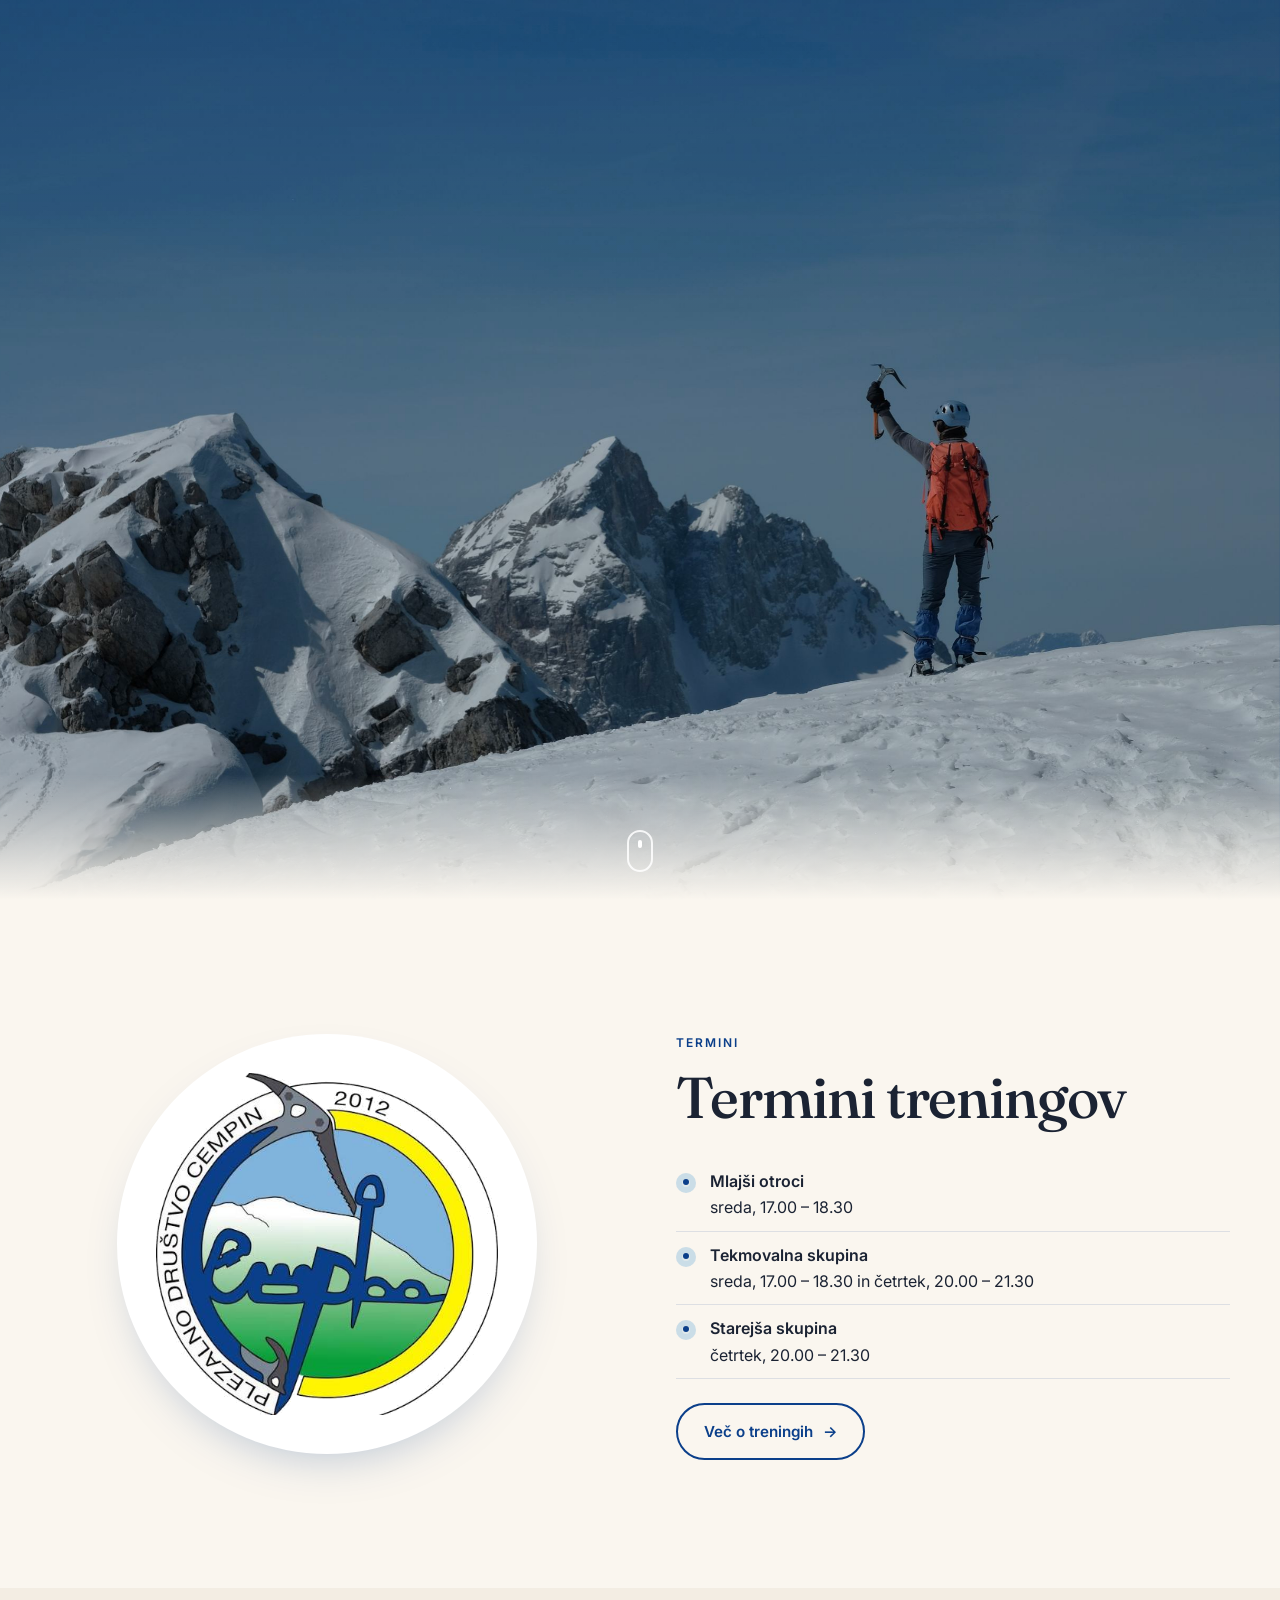
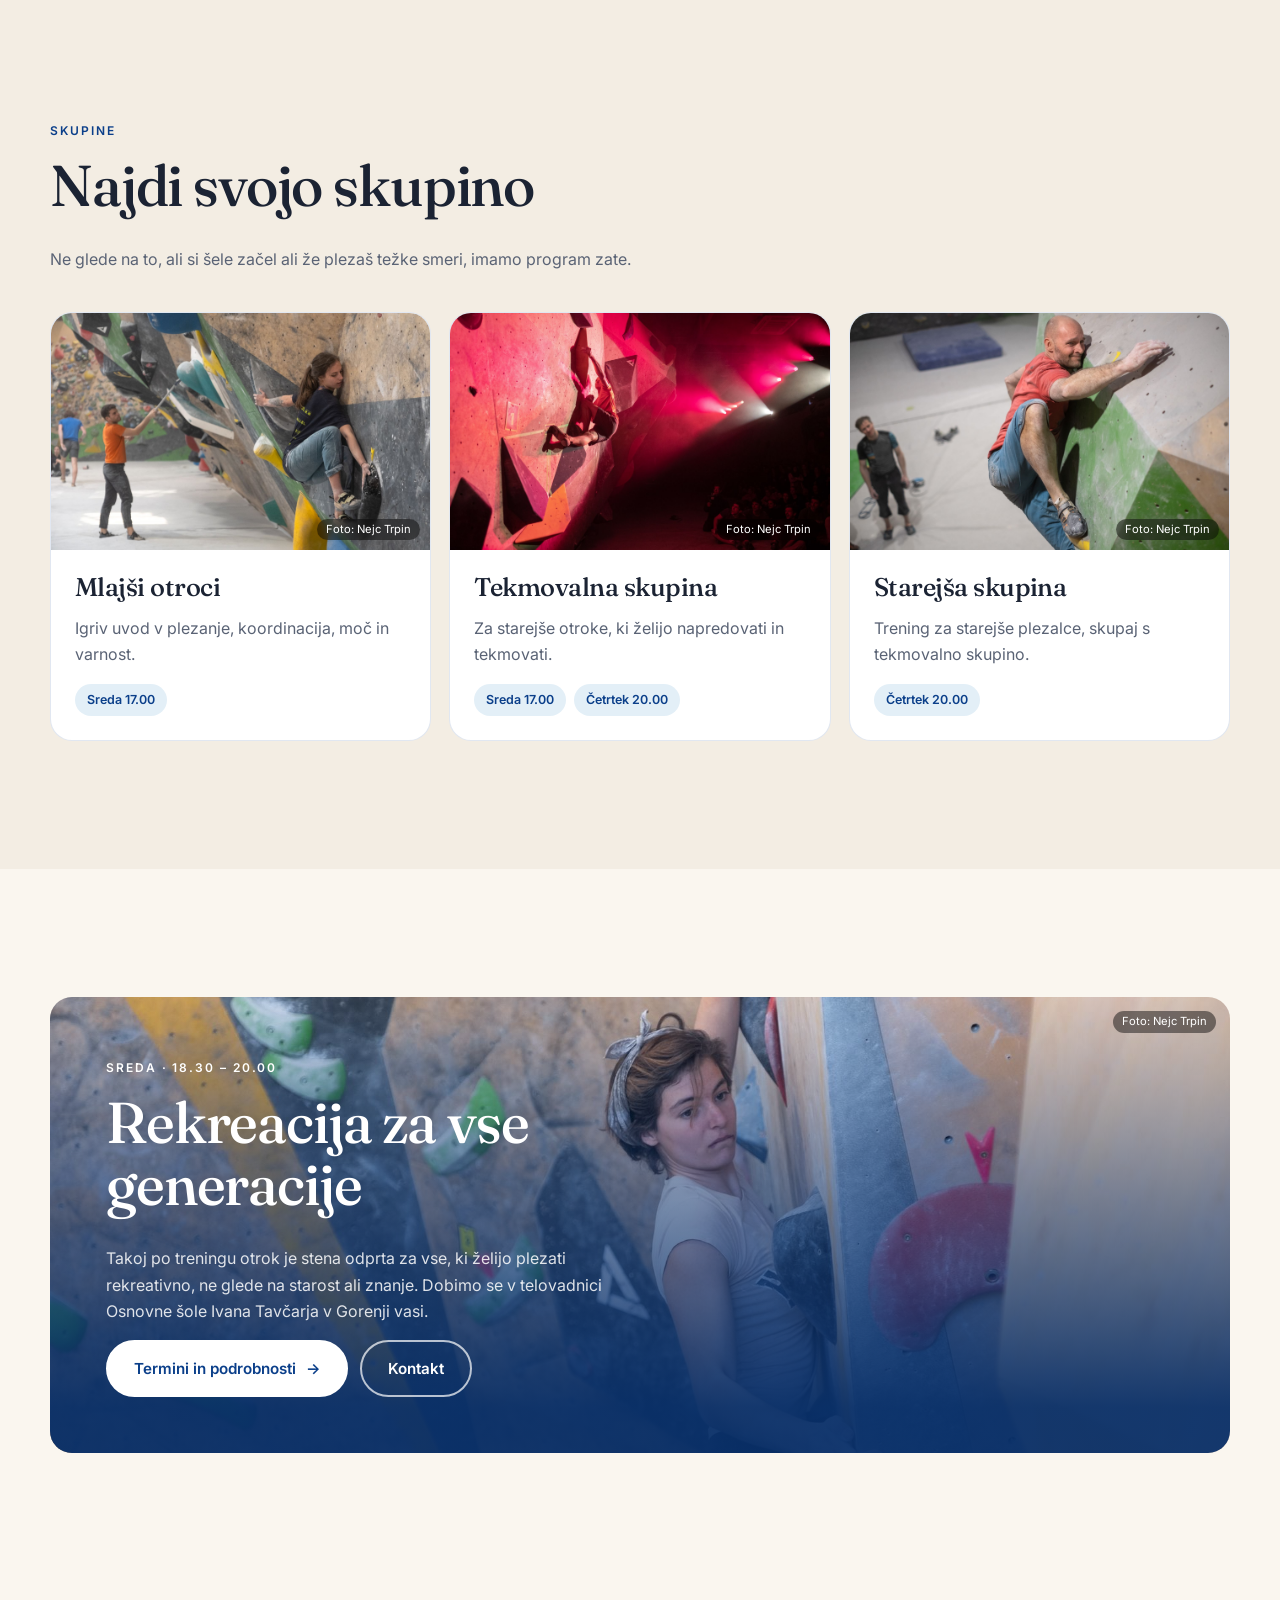
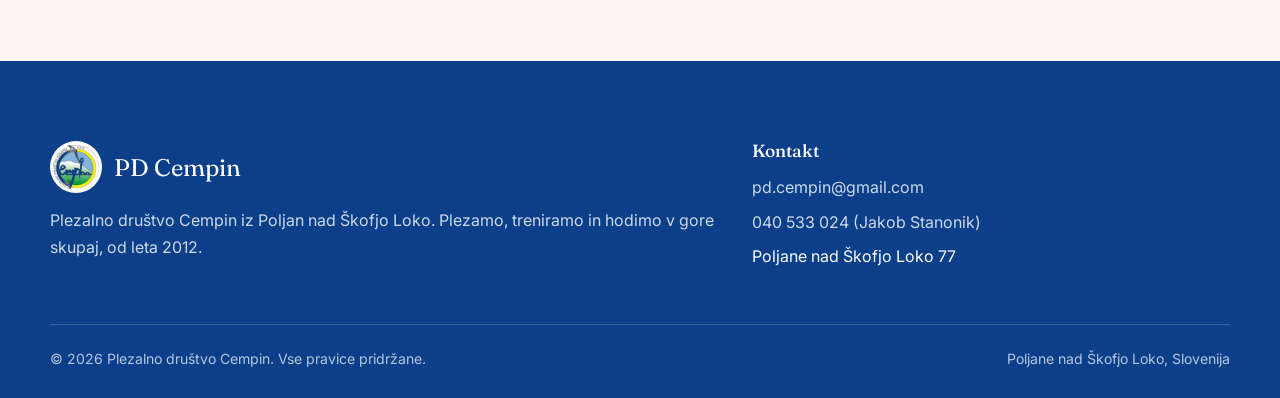
==== commit 70d42947: "Add files via upload" ====
--- a/index.html
+++ b/index.html
@@ -138,7 +138,7 @@
           <h3>Kontakt</h3>
           <ul>
             <li><a href="mailto:pd.cempin@gmail.com">pd.cempin@gmail.com</a></li>
-            <li><a href="tel:+38651653093">051 653 093 (Jakob Stanonik)</a></li>
+            <li><a href="tel:+38640533024">040 533 024 (Jakob Stanonik)</a></li>
             <li>Poljane nad Škofjo Loko 77</li>
           </ul>
         </div>
